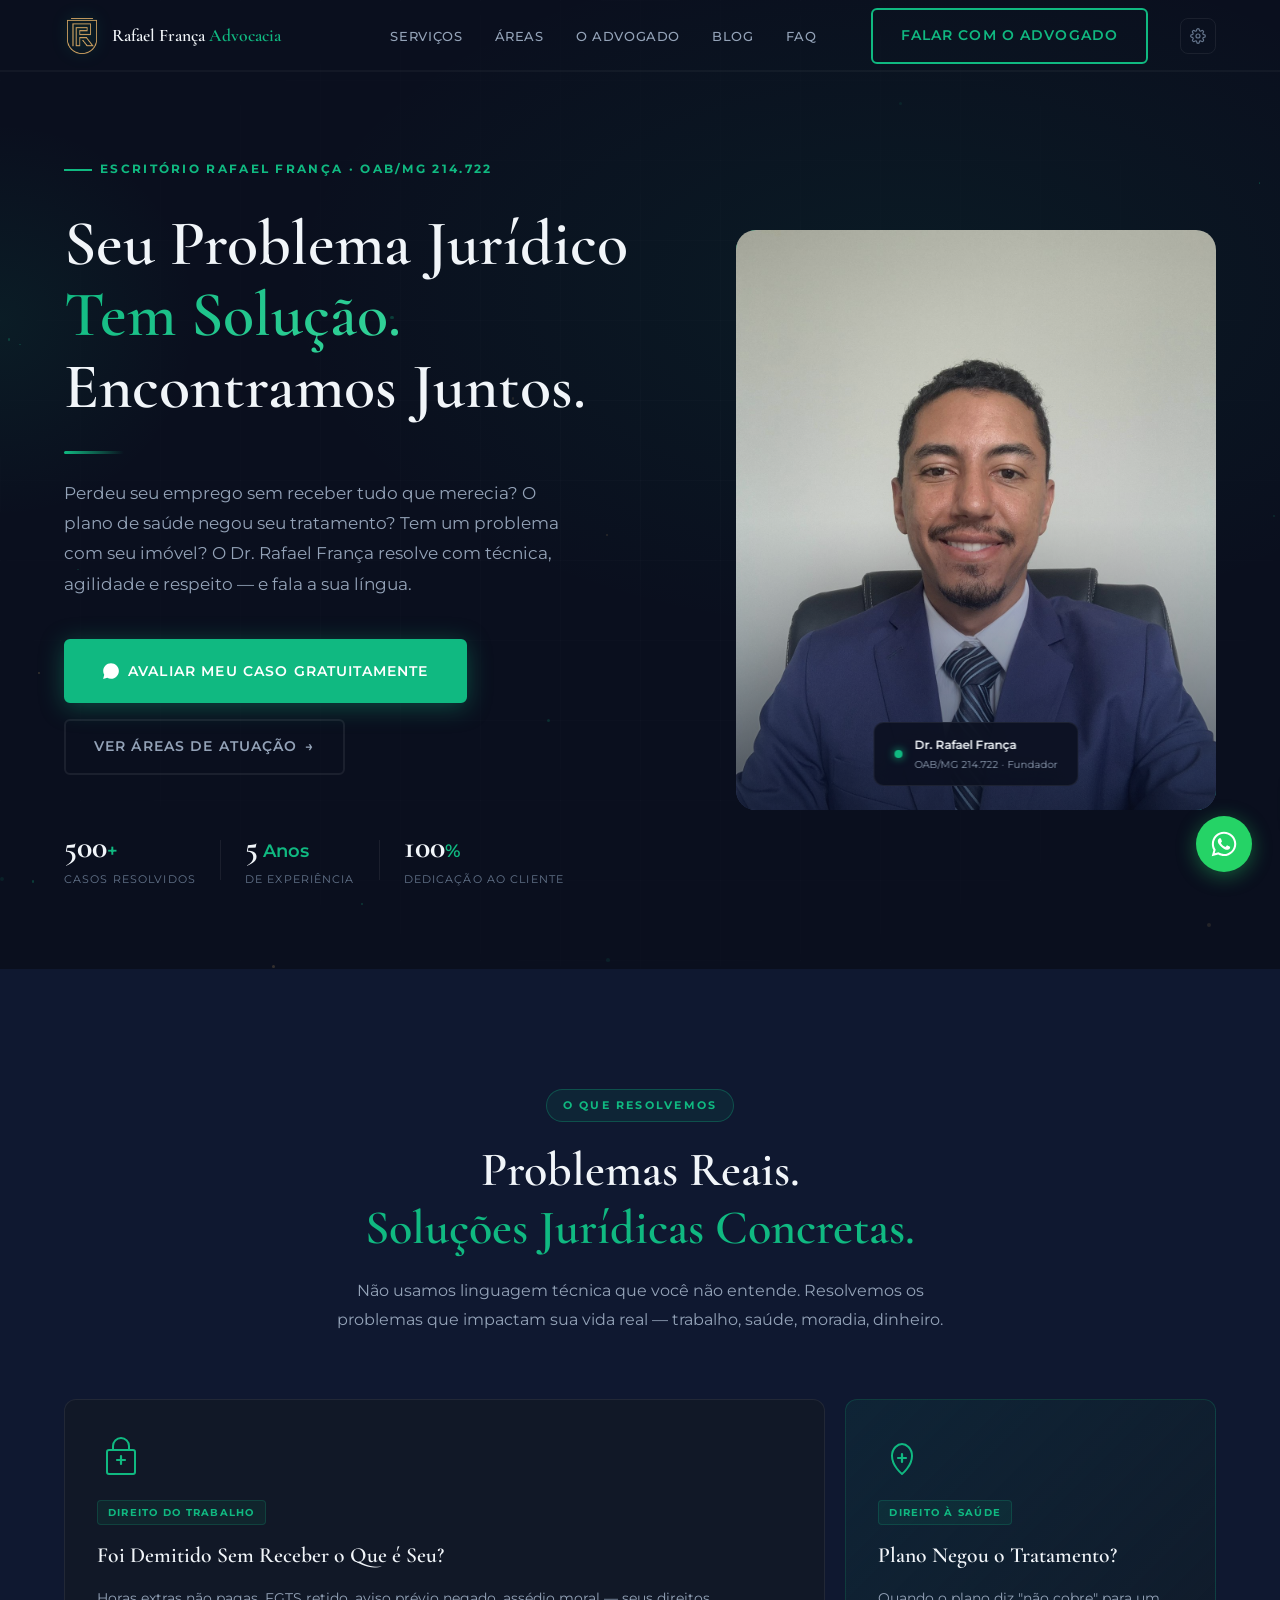
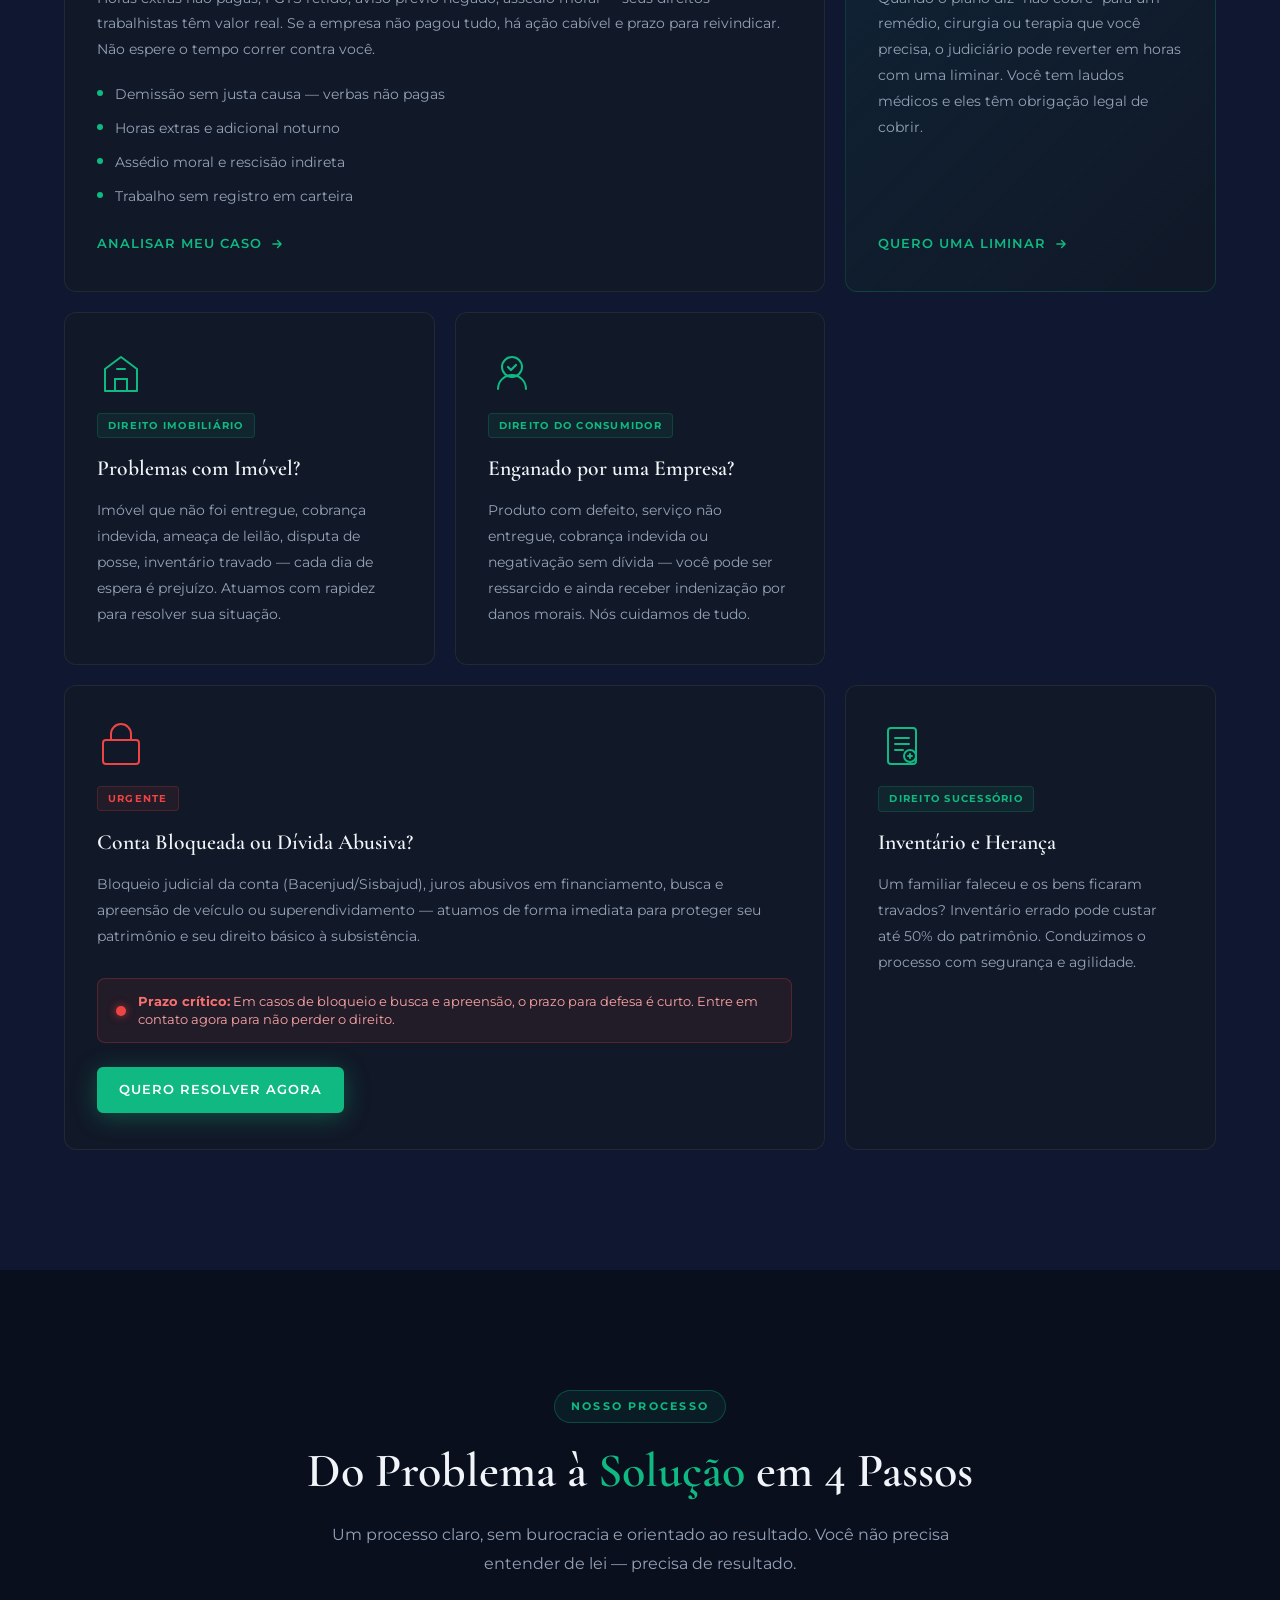
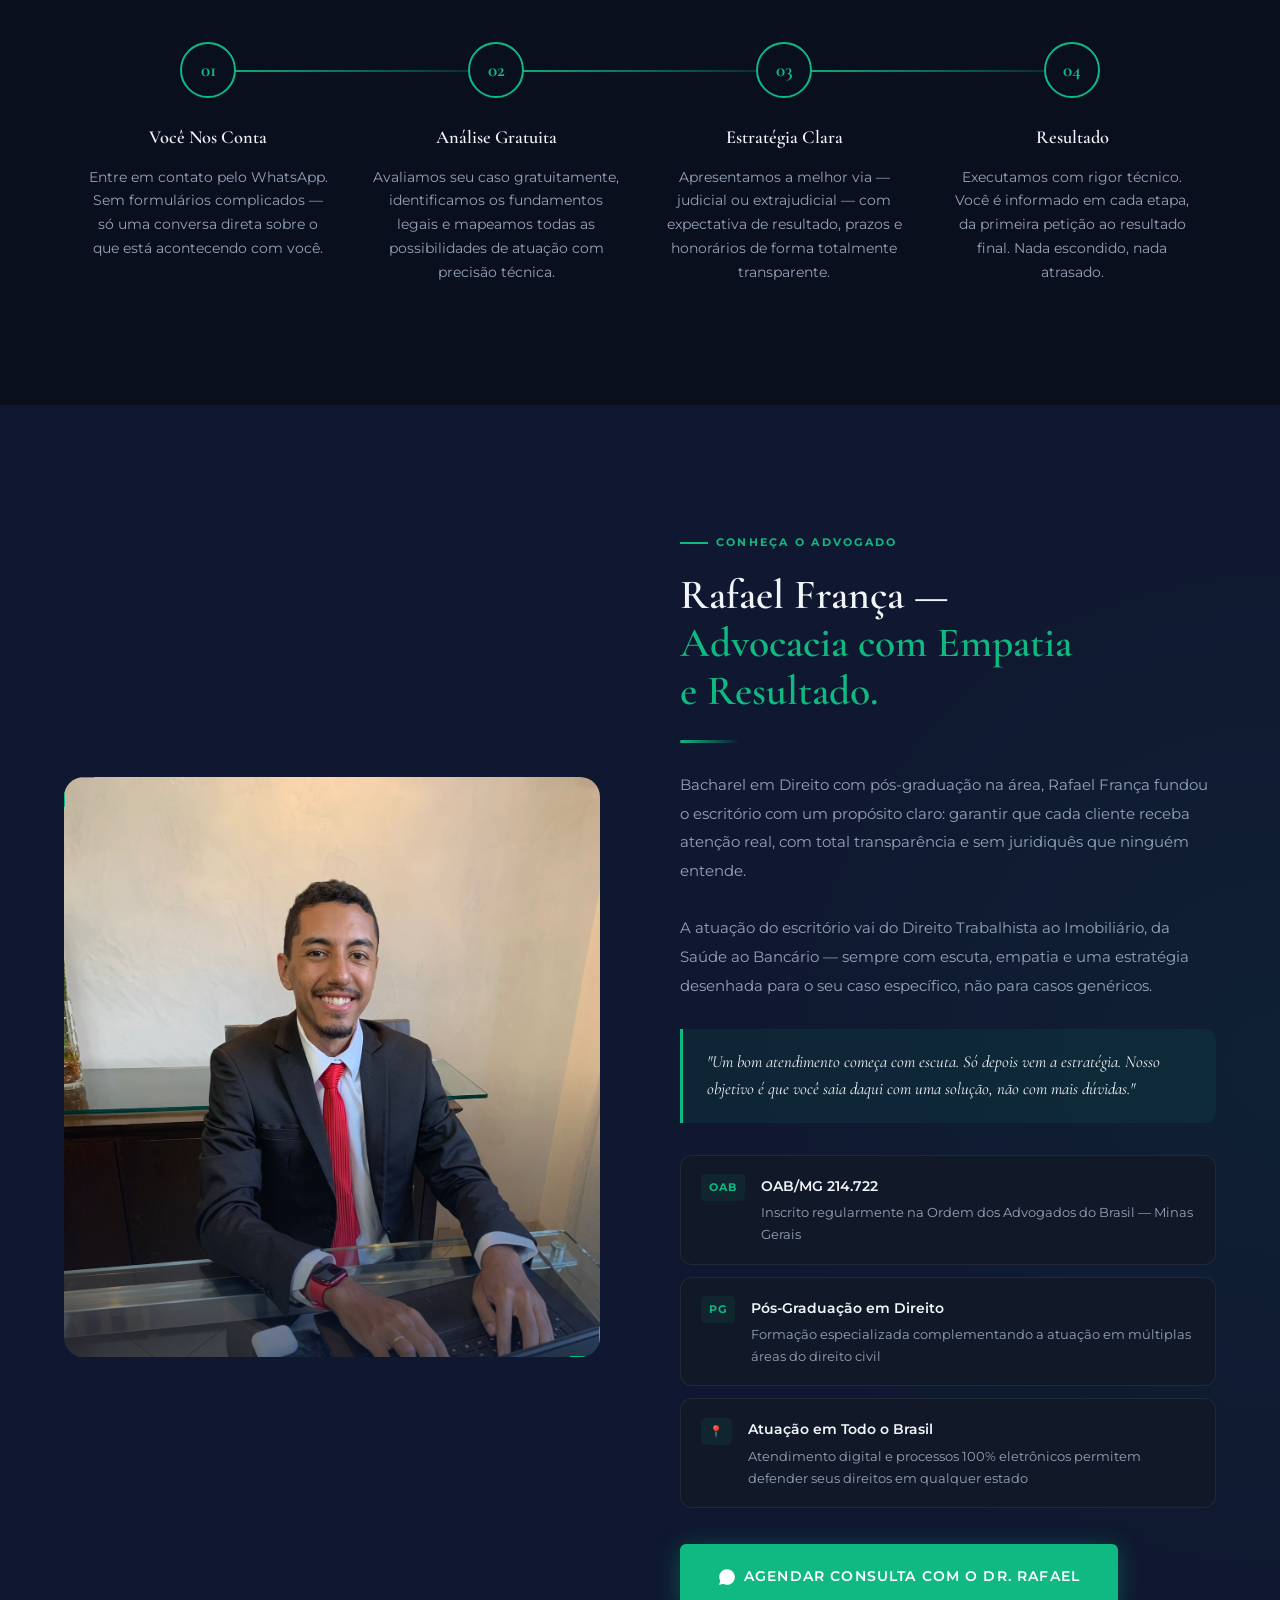
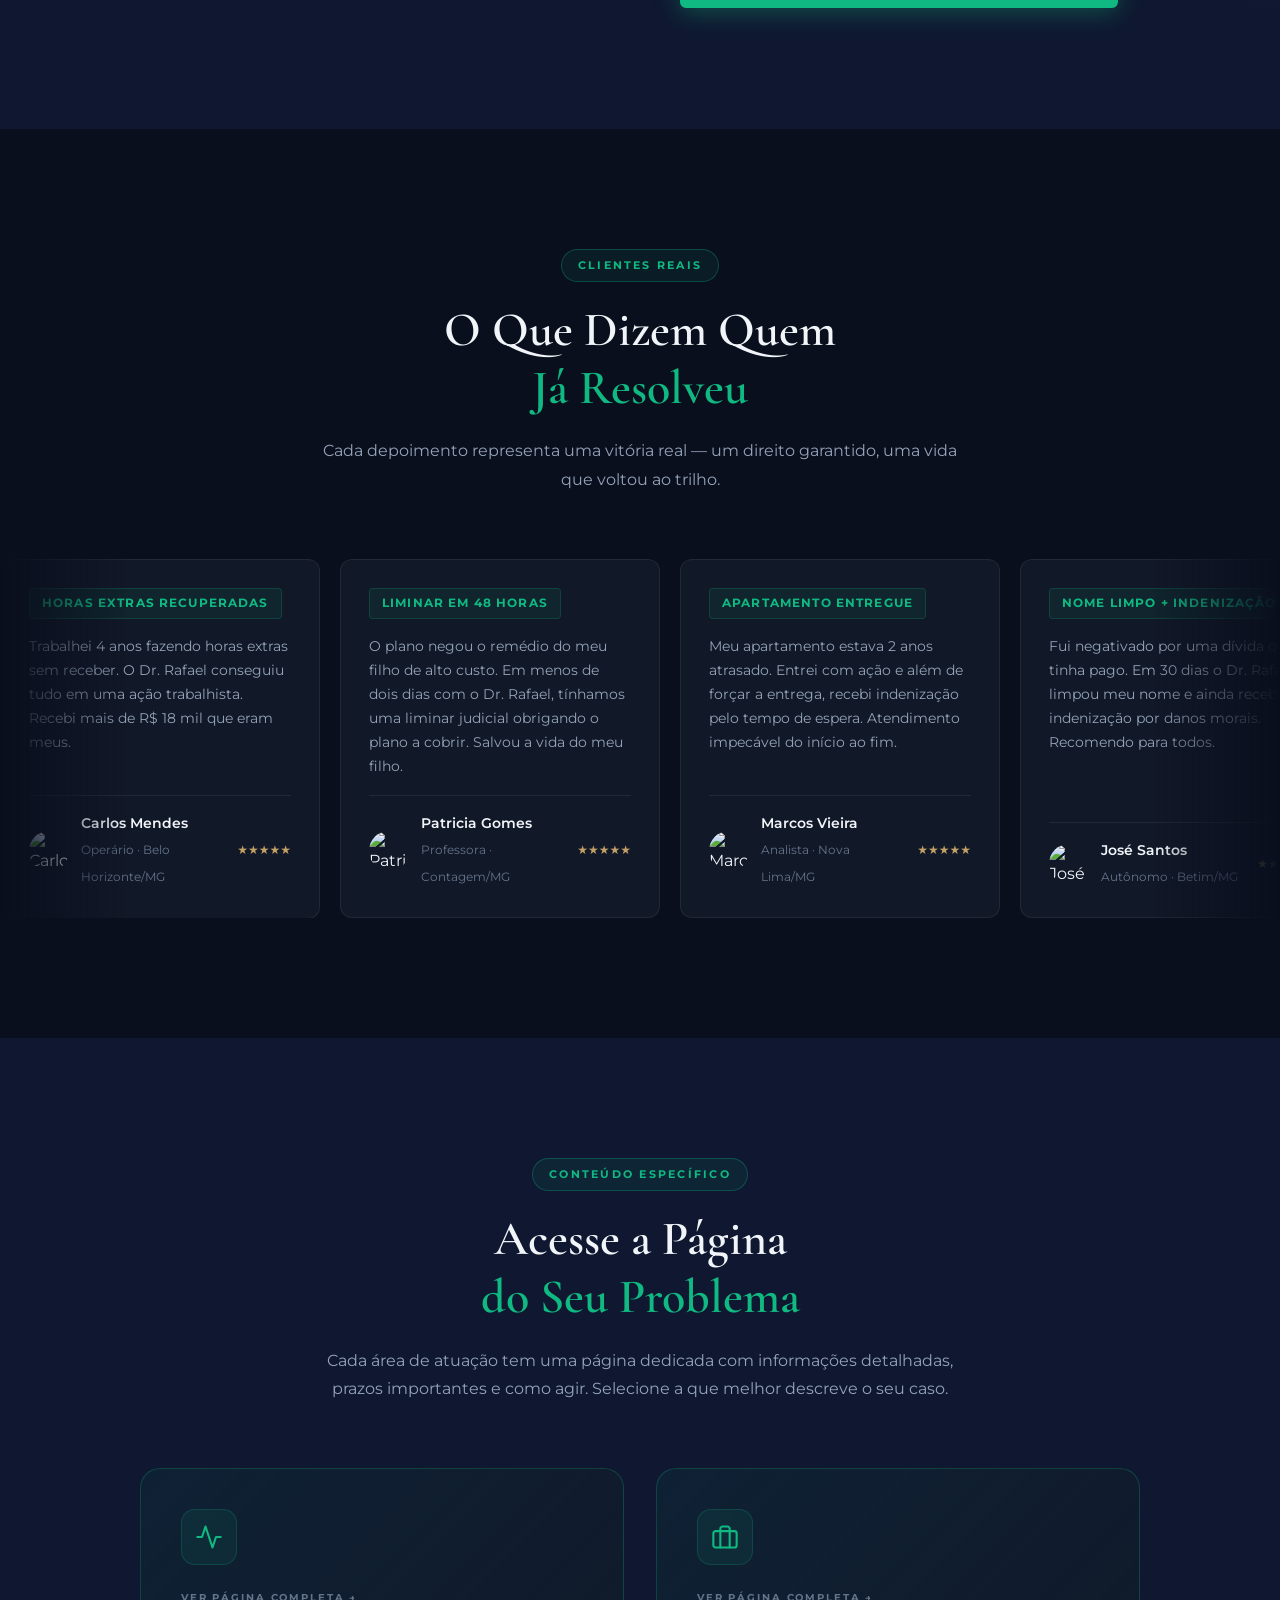
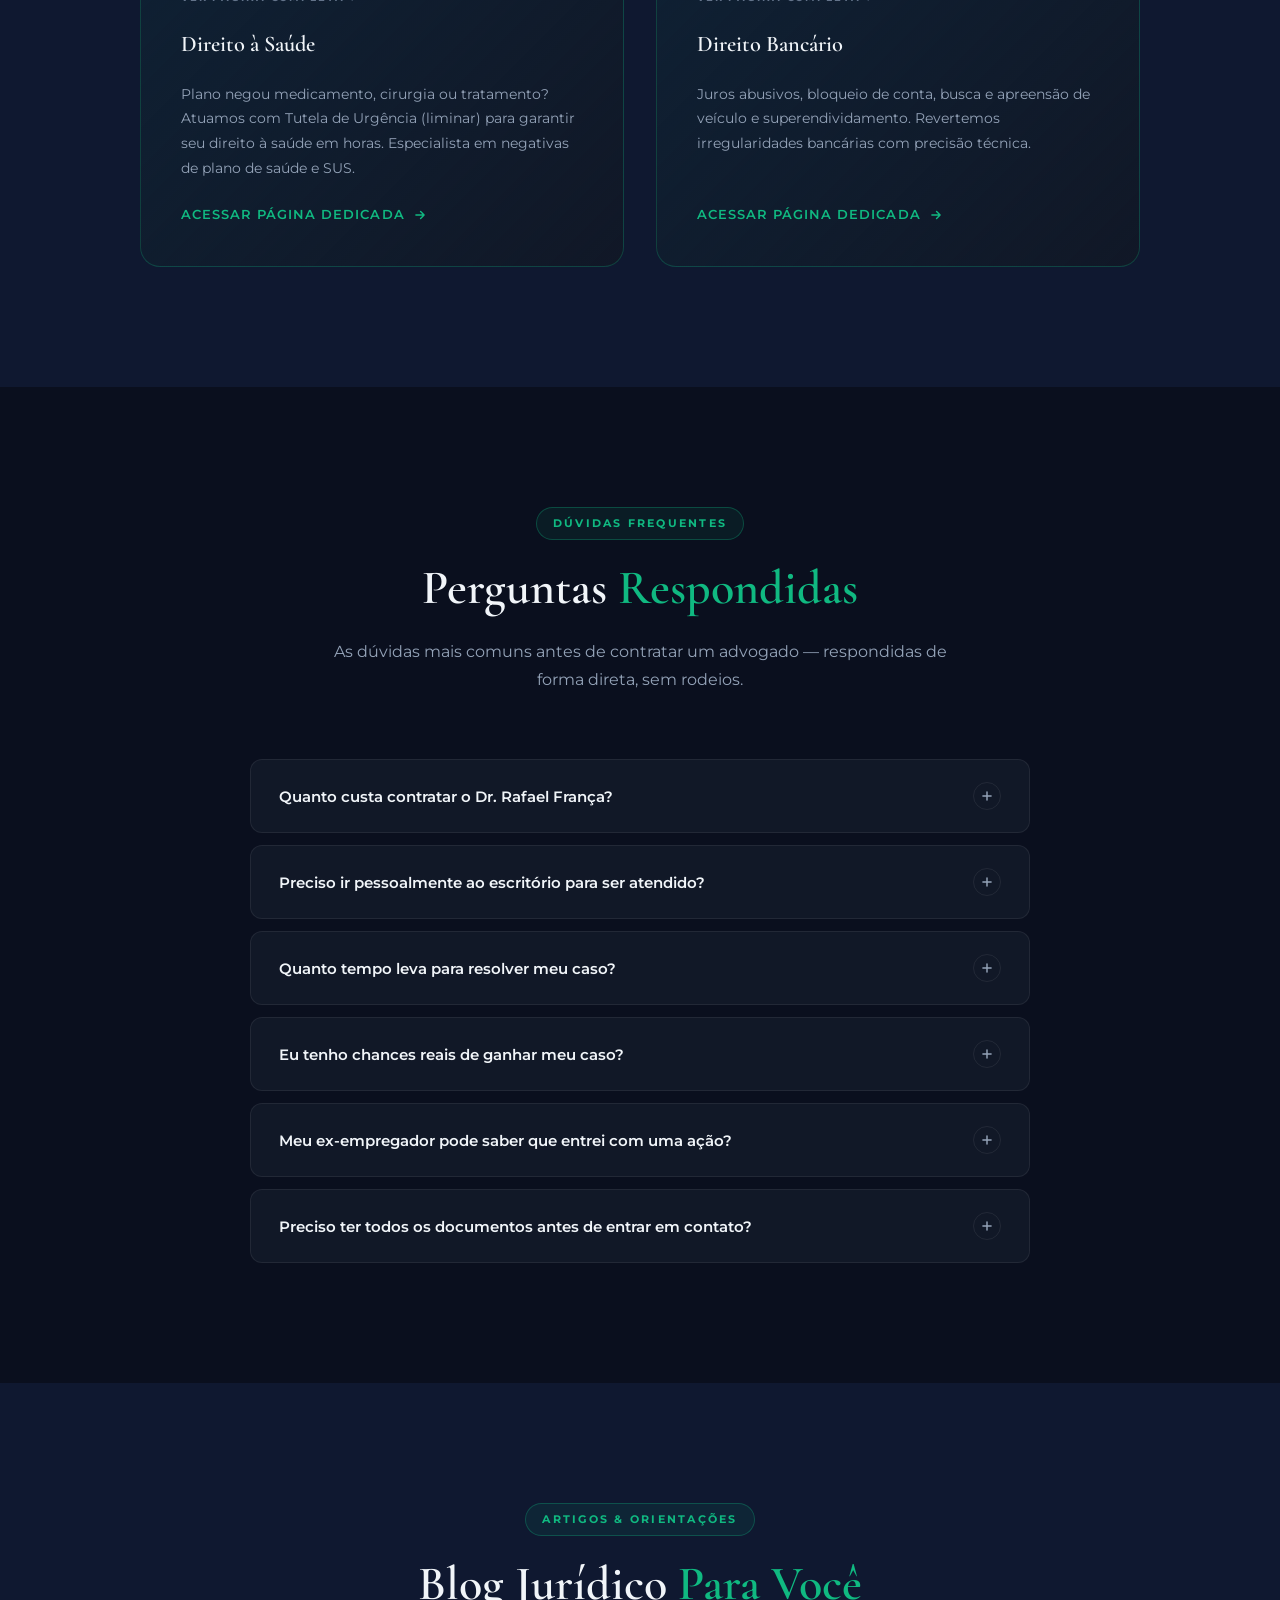
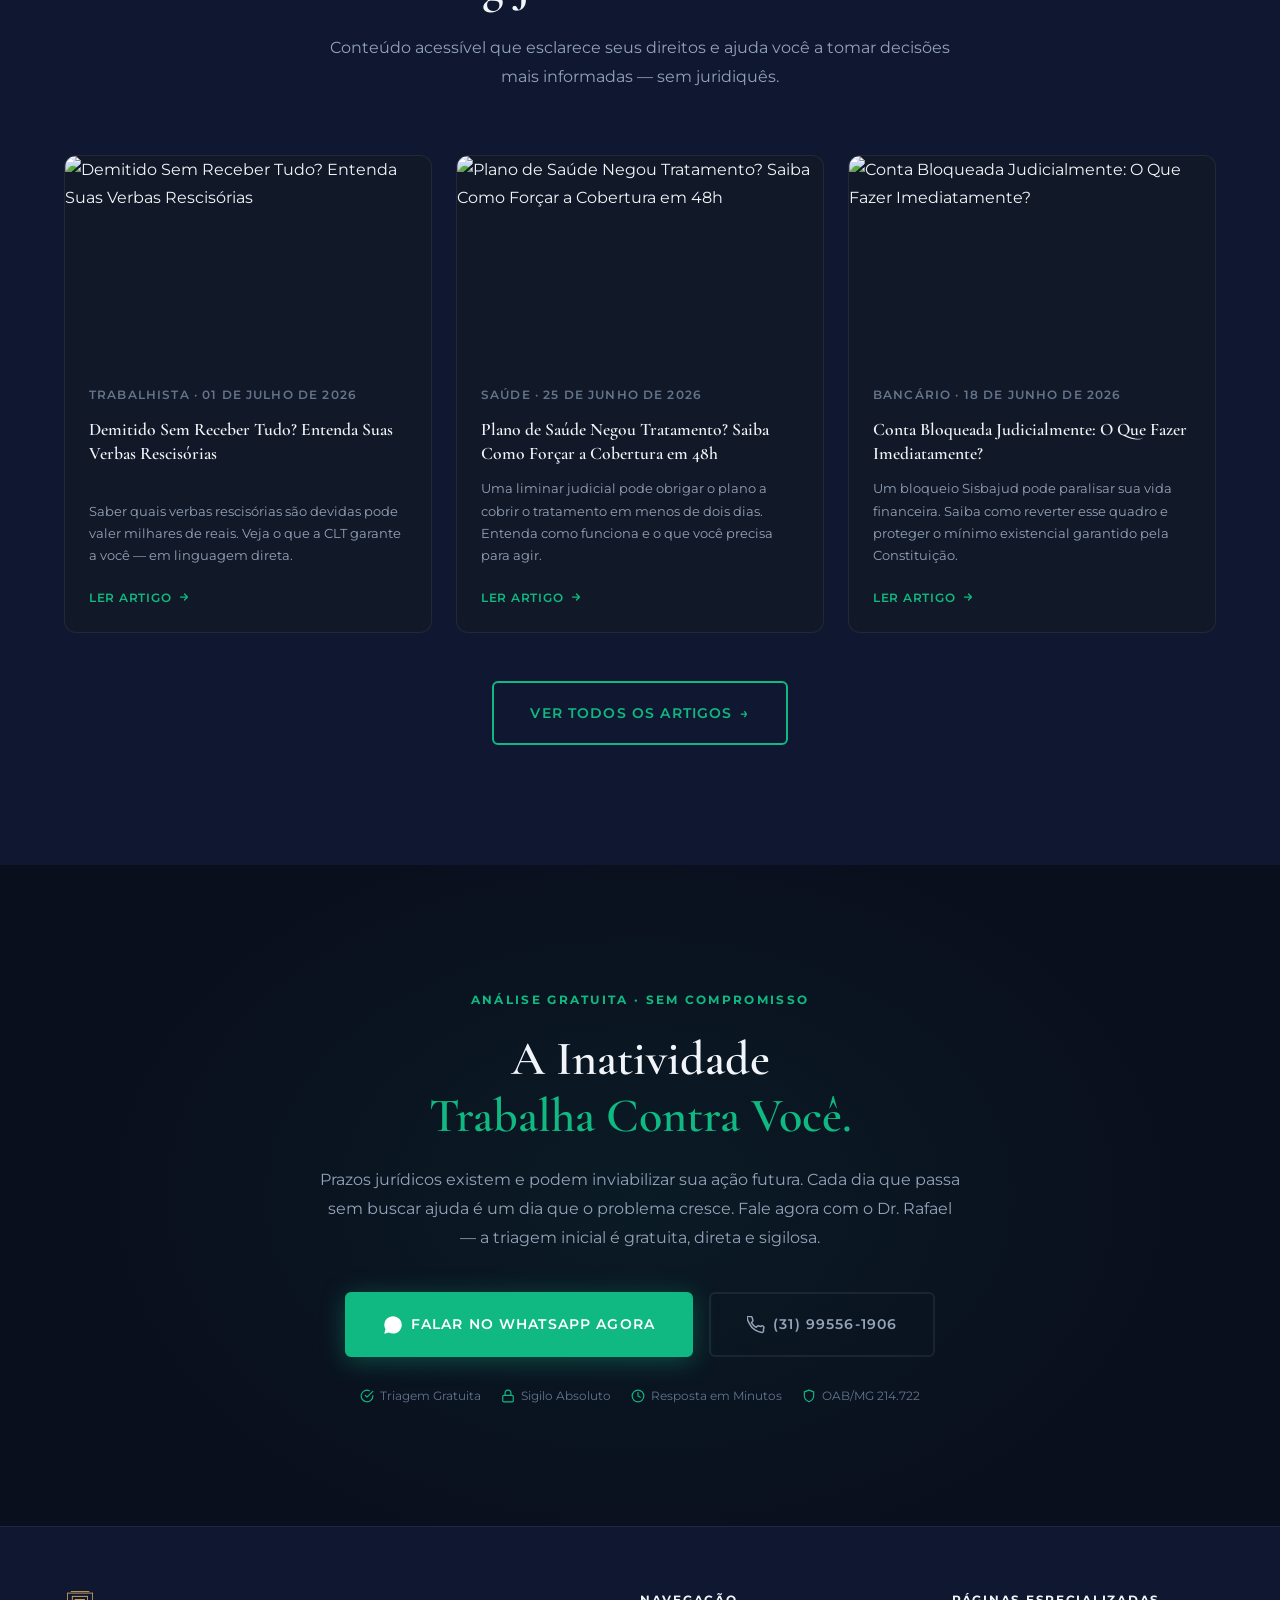
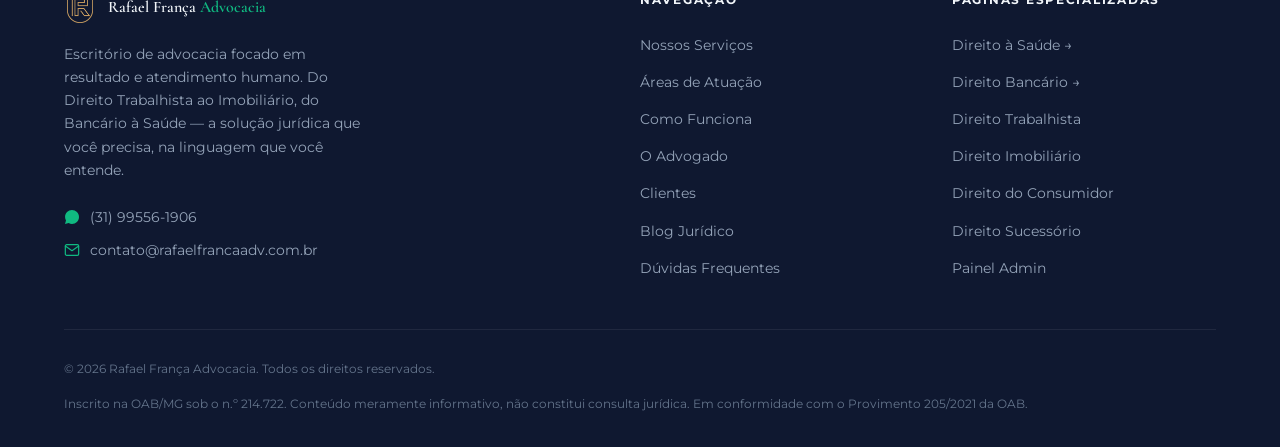
==== index.html @ 63d55066 "feat: landing page principal, blog funcional, cms local e melhorias visuais e SEO" ====
<!DOCTYPE html>
<html lang="pt-BR">
<head>
  <meta charset="UTF-8" />
  <meta name="viewport" content="width=device-width, initial-scale=1.0" />
  <meta name="description" content="Rafael França Advogado | OAB/MG 214.722 — Escritório de advocacia full-service em BH: Direito Trabalhista, Imobiliário, Saúde, Consumidor e Bancário. Atendimento personalizado e resultados reais." />
  <title>Rafael França Advocacia | Escritório Jurídico em Belo Horizonte — OAB/MG 214.722</title>

  <!-- Favicon -->
  <link rel="icon" type="image/png" href="assets/images/logo-escudo-goldsf.png" />
  <link rel="apple-touch-icon" href="assets/images/logo-escudo-goldsf.png" />
  <meta name="theme-color" content="#0A0F1E" />

  <!-- Open Graph -->
  <meta property="og:type" content="website" />
  <meta property="og:title" content="Rafael França Advocacia | Escritório Jurídico em BH" />
  <meta property="og:description" content="Direito Trabalhista, Imobiliário, Saúde, Consumidor e Bancário. Atendimento personalizado, resultados concretos. OAB/MG 214.722." />
  <meta property="og:url" content="https://rafaori.vercel.app/" />
  <meta property="og:image" content="https://rafaori.vercel.app/assets/images/logo-escudo-goldsf.png" />
  <meta property="og:locale" content="pt_BR" />
  <meta name="twitter:card" content="summary_large_image" />

  <!-- Schema.org -->
  <script type="application/ld+json">
  {
    "@context": "https://schema.org",
    "@type": "LegalService",
    "name": "Rafael França Advocacia",
    "description": "Escritório de advocacia especializado em Direito Trabalhista, Direito à Saúde, Direito Imobiliário, Direito do Consumidor e Direito Bancário.",
    "url": "https://rafaori.vercel.app/",
    "telephone": "+5531995561906",
    "address": {
      "@type": "PostalAddress",
      "addressLocality": "Belo Horizonte",
      "addressRegion": "MG",
      "addressCountry": "BR"
    },
    "sameAs": ["https://www.instagram.com/rafaelfranca.adv/"]
  }
  </script>

  <!-- Fonts -->
  <link rel="preconnect" href="https://fonts.googleapis.com" />
  <link rel="preconnect" href="https://fonts.gstatic.com" crossorigin />
  <link href="https://fonts.googleapis.com/css2?family=Cormorant+Garamond:ital,wght@0,400;0,600;0,700;1,400;1,600&family=Montserrat:wght@300;400;500;600;700&display=swap" rel="stylesheet" />

  <!-- AOS -->
  <link rel="stylesheet" href="https://unpkg.com/aos@2.3.4/dist/aos.css" />

  <!-- Styles -->
  <link rel="stylesheet" href="assets/css/style.css" />
</head>

<body>

  <!-- ==============================
       HEADER
  ================================= -->
  <header id="header" class="header" role="banner">
    <div class="header__inner">
      <a href="#hero" class="header__logo" aria-label="Rafael França Advocacia — Página Inicial">
        <img src="assets/images/logo-escudo-goldsf.png" alt="Escudo Rafael França" class="header__logo-icon" />
        <span class="header__logo-text">Rafael França <em>Advocacia</em></span>
      </a>

      <nav class="header__nav" id="main-nav" aria-label="Navegação principal">
        <ul class="header__nav-list">
          <li><a href="#servicos" class="header__nav-link">Serviços</a></li>
          <li><a href="#areas-lp" class="header__nav-link">Áreas</a></li>
          <li><a href="#especialista" class="header__nav-link">O Advogado</a></li>
          <li><a href="blog.html" class="header__nav-link">Blog</a></li>
          <li><a href="#faq" class="header__nav-link">FAQ</a></li>
        </ul>
      </nav>

      <a href="https://wa.me/message/267L3H22YEJVE1" class="btn btn--outline header__cta" target="_blank" rel="noopener noreferrer">
        Falar com o Advogado
      </a>

      <a href="admin/index.html" class="header__admin-btn" aria-label="Painel Administrativo do Blog" title="Painel Admin">
        <svg width="16" height="16" viewBox="0 0 24 24" fill="none" stroke="currentColor" stroke-width="1.8" stroke-linecap="round" stroke-linejoin="round" aria-hidden="true"><circle cx="12" cy="12" r="3"/><path d="M19.4 15a1.65 1.65 0 00.33 1.82l.06.06a2 2 0 010 2.83 2 2 0 01-2.83 0l-.06-.06a1.65 1.65 0 00-1.82-.33 1.65 1.65 0 00-1 1.51V21a2 2 0 01-4 0v-.09A1.65 1.65 0 009 19.4a1.65 1.65 0 00-1.82.33l-.06.06a2 2 0 01-2.83-2.83l.06-.06A1.65 1.65 0 004.68 15a1.65 1.65 0 00-1.51-1H3a2 2 0 010-4h.09A1.65 1.65 0 004.6 9a1.65 1.65 0 00-.33-1.82l-.06-.06a2 2 0 012.83-2.83l.06.06A1.65 1.65 0 009 4.68a1.65 1.65 0 001-1.51V3a2 2 0 014 0v.09a1.65 1.65 0 001 1.51 1.65 1.65 0 001.82-.33l.06-.06a2 2 0 012.83 2.83l-.06.06A1.65 1.65 0 0019.4 9a1.65 1.65 0 001.51 1H21a2 2 0 010 4h-.09a1.65 1.65 0 00-1.51 1z"/></svg>
      </a>

      <button class="hamburger" id="hamburger" aria-label="Abrir menu de navegação" aria-expanded="false" aria-controls="mobile-menu-overlay">
        <span class="hamburger__bar"></span>
        <span class="hamburger__bar"></span>
        <span class="hamburger__bar"></span>
      </button>
    </div>
    <div class="header__progress" aria-hidden="true">
      <div class="header__progress-bar" id="scroll-progress"></div>
    </div>
  </header>

  <!-- Mobile Menu -->
  <div class="mobile-menu" id="mobile-menu-overlay" aria-hidden="true" role="dialog" aria-modal="true" aria-label="Menu de navegação">
    <div class="mobile-menu__top">
      <a href="#hero" class="mobile-menu__logo mobile-menu__link" aria-label="Página inicial">
        <img src="assets/images/logo-escudo-goldsf.png" alt="" class="mobile-menu__logo-icon" />
        <span class="mobile-menu__logo-text">Rafael França <em>Advocacia</em></span>
      </a>
      <button class="mobile-menu__close" id="mobile-menu-close" aria-label="Fechar menu">
        <svg width="20" height="20" viewBox="0 0 24 24" fill="none" stroke="currentColor" stroke-width="1.8" stroke-linecap="round" aria-hidden="true"><line x1="18" y1="6" x2="6" y2="18"/><line x1="6" y1="6" x2="18" y2="18"/></svg>
      </button>
    </div>
    <div class="mobile-menu__divider"></div>
    <nav class="mobile-menu__nav" aria-label="Menu mobile">
      <ul class="mobile-menu__list">
        <li class="mobile-menu__item"><a href="#servicos" class="mobile-menu__link"><span class="mobile-menu__item-num">01</span><span class="mobile-menu__item-label">Serviços</span><svg class="mobile-menu__item-arrow" width="18" height="18" viewBox="0 0 24 24" fill="none" stroke="currentColor" stroke-width="1.5" aria-hidden="true"><path d="M5 12h14M13 6l6 6-6 6"/></svg></a></li>
        <li class="mobile-menu__item"><a href="#areas-lp" class="mobile-menu__link"><span class="mobile-menu__item-num">02</span><span class="mobile-menu__item-label">Áreas de Atuação</span><svg class="mobile-menu__item-arrow" width="18" height="18" viewBox="0 0 24 24" fill="none" stroke="currentColor" stroke-width="1.5" aria-hidden="true"><path d="M5 12h14M13 6l6 6-6 6"/></svg></a></li>
        <li class="mobile-menu__item"><a href="#especialista" class="mobile-menu__link"><span class="mobile-menu__item-num">03</span><span class="mobile-menu__item-label">O Advogado</span><svg class="mobile-menu__item-arrow" width="18" height="18" viewBox="0 0 24 24" fill="none" stroke="currentColor" stroke-width="1.5" aria-hidden="true"><path d="M5 12h14M13 6l6 6-6 6"/></svg></a></li>
        <li class="mobile-menu__item"><a href="#depoimentos" class="mobile-menu__link"><span class="mobile-menu__item-num">04</span><span class="mobile-menu__item-label">Clientes</span><svg class="mobile-menu__item-arrow" width="18" height="18" viewBox="0 0 24 24" fill="none" stroke="currentColor" stroke-width="1.5" aria-hidden="true"><path d="M5 12h14M13 6l6 6-6 6"/></svg></a></li>
        <li class="mobile-menu__item"><a href="blog.html" class="mobile-menu__link"><span class="mobile-menu__item-num">05</span><span class="mobile-menu__item-label">Blog</span><svg class="mobile-menu__item-arrow" width="18" height="18" viewBox="0 0 24 24" fill="none" stroke="currentColor" stroke-width="1.5" aria-hidden="true"><path d="M5 12h14M13 6l6 6-6 6"/></svg></a></li>
        <li class="mobile-menu__item"><a href="#faq" class="mobile-menu__link"><span class="mobile-menu__item-num">06</span><span class="mobile-menu__item-label">FAQ</span><svg class="mobile-menu__item-arrow" width="18" height="18" viewBox="0 0 24 24" fill="none" stroke="currentColor" stroke-width="1.5" aria-hidden="true"><path d="M5 12h14M13 6l6 6-6 6"/></svg></a></li>
      </ul>
    </nav>
    <div class="mobile-menu__bottom">
      <a href="https://wa.me/message/267L3H22YEJVE1" class="btn btn--primary" target="_blank" rel="noopener noreferrer">
        Falar com o Dr. Rafael
      </a>
      <p class="mobile-menu__tagline">Atendimento direto · Sigilo absoluto</p>
    </div>
    <div class="mobile-menu__watermark" aria-hidden="true">
      <img src="assets/images/logo-escudo-goldsf.png" alt="" />
    </div>
  </div>

  <!-- ==============================
       HERO
  ================================= -->
  <section id="hero" class="hero" aria-labelledby="hero-title">
    <div class="hero__bg" aria-hidden="true"></div>
    <div class="hero__grid-lines" aria-hidden="true"></div>
    <div class="hero__particles" id="particles" aria-hidden="true"></div>
    <div class="hero__mouse-glow" id="hero-glow" aria-hidden="true"></div>

    <div class="hero__inner">

      <!-- LEFT: texto -->
      <div class="hero__text-col">
        <div class="hero__eyebrow fade-up-init" id="hero-eyebrow">
          Escritório Rafael França · OAB/MG 214.722
        </div>

        <h1 class="hero__title fade-up-init" id="hero-title">
          Seu Problema Jurídico<br />
          <em class="hero__title--accent">Tem Solução.</em><br />
          Encontramos Juntos.
        </h1>

        <div class="hero__rule fade-up-init" aria-hidden="true"></div>

        <p class="hero__subtitle fade-up-init" id="hero-subtitle-text">
          Perdeu seu emprego sem receber tudo que merecia? O plano de saúde negou seu tratamento?
          Tem um problema com seu imóvel? O Dr. Rafael França resolve com técnica, agilidade e respeito — e fala a sua língua.
        </p>

        <div class="hero__ctas fade-up-init" id="hero-ctas">
          <a href="https://wa.me/message/267L3H22YEJVE1" class="btn btn--primary btn--large" target="_blank" rel="noopener noreferrer">
            <svg width="18" height="18" viewBox="0 0 448 512" fill="currentColor" aria-hidden="true"><path d="M380.9 97.1C339 55.1 283.2 32 223.9 32c-122.4 0-222 99.6-222 222 0 39.1 10.2 77.3 29.6 111L0 480l117.7-30.9c32.4 17.7 68.9 27 106.1 27h.1c122.3 0 224.1-99.6 224.1-222 0-59.3-25.2-115-67.1-157z"/></svg>
            <span>Avaliar Meu Caso Gratuitamente</span>
          </a>
          <a href="#servicos" class="btn btn--ghost">
            Ver Áreas de Atuação <span class="btn__arrow">→</span>
          </a>
        </div>

        <div class="hero__trust" id="hero-stats">
          <div class="hero__trust-item fade-up-init">
            <div><span class="hero__trust-number" data-count="500">0</span><span class="hero__trust-suffix">+</span></div>
            <span class="hero__trust-label">Casos Resolvidos</span>
          </div>
          <div class="hero__trust-sep fade-up-init" aria-hidden="true"></div>
          <div class="hero__trust-item fade-up-init">
            <div><span class="hero__trust-number" data-count="5">0</span><span class="hero__trust-suffix"> Anos</span></div>
            <span class="hero__trust-label">De Experiência</span>
          </div>
          <div class="hero__trust-sep fade-up-init" aria-hidden="true"></div>
          <div class="hero__trust-item fade-up-init">
            <div><span class="hero__trust-number" data-count="100">0</span><span class="hero__trust-suffix">%</span></div>
            <span class="hero__trust-label">Dedicação ao Cliente</span>
          </div>
        </div>
      </div>

      <!-- RIGHT: foto -->
      <div class="hero__photo-col">
        <div class="hero__photo-frame">
          <div class="frame-corner frame-corner--tl" aria-hidden="true"></div>
          <div class="frame-corner frame-corner--br" aria-hidden="true"></div>
          <img src="assets/images/rafa22.jpeg" alt="Dr. Rafael França, Advogado OAB/MG 214.722" class="hero__photo-img" fetchpriority="high" />
          <div class="hero__photo-overlay" aria-hidden="true"></div>
          <div class="hero__photo-badge">
            <div class="hero__photo-badge-dot" aria-hidden="true"></div>
            <div>
              <div class="hero__photo-badge-text">Dr. Rafael França</div>
              <div class="hero__photo-badge-sub">OAB/MG 214.722 · Fundador</div>
            </div>
          </div>
        </div>
      </div>

    </div>
  </section>

  <!-- ==============================
       SERVIÇOS (BENTO)
  ================================= -->
  <section id="servicos" class="section services" aria-labelledby="servicos-title">
    <div class="container">
      <div class="section__header" data-aos="fade-up">
        <div class="section__label">O Que Resolvemos</div>
        <h2 class="section__title" id="servicos-title">Problemas Reais.<br /><em>Soluções Jurídicas Concretas.</em></h2>
        <p class="section__desc">Não usamos linguagem técnica que você não entende. Resolvemos os problemas que impactam sua vida real — trabalho, saúde, moradia, dinheiro.</p>
      </div>

      <div class="bento-grid">

        <!-- Card 1: Trabalhista -->
        <div class="bento-card bento-card--wide" data-aos="fade-up" data-aos-delay="80">
          <div class="bento-card__icon">
            <svg viewBox="0 0 48 48" fill="none" xmlns="http://www.w3.org/2000/svg" aria-hidden="true">
              <rect x="10" y="14" width="28" height="24" rx="2" stroke="currentColor" stroke-width="2"/>
              <path d="M16 14V10a8 8 0 0116 0v4" stroke="currentColor" stroke-width="2" stroke-linecap="round"/>
              <path d="M24 28v-8M20 24h8" stroke="currentColor" stroke-width="2.2" stroke-linecap="round"/>
            </svg>
          </div>
          <div class="bento-card__badge">Direito do Trabalho</div>
          <h3 class="bento-card__title">Foi Demitido Sem Receber o Que é Seu?</h3>
          <p class="bento-card__text">Horas extras não pagas, FGTS retido, aviso prévio negado, assédio moral — seus direitos trabalhistas têm valor real. Se a empresa não pagou tudo, há ação cabível e prazo para reivindicar. Não espere o tempo correr contra você.</p>
          <ul class="bento-card__list" aria-label="Problemas trabalhistas que resolvemos">
            <li class="bento-card__list-item">Demissão sem justa causa — verbas não pagas</li>
            <li class="bento-card__list-item">Horas extras e adicional noturno</li>
            <li class="bento-card__list-item">Assédio moral e rescisão indireta</li>
            <li class="bento-card__list-item">Trabalho sem registro em carteira</li>
          </ul>
          <a href="https://wa.me/message/267L3H22YEJVE1?text=Oi+Dr.+Rafael%2C+preciso+de+ajuda+com+um+problema+trabalhista" class="bento-card__link" target="_blank" rel="noopener noreferrer">
            Analisar Meu Caso <svg width="14" height="14" viewBox="0 0 24 24" fill="none" stroke="currentColor" stroke-width="2.5" stroke-linecap="round" stroke-linejoin="round" aria-hidden="true"><path d="M5 12h14M13 6l6 6-6 6"/></svg>
          </a>
        </div>

        <!-- Card 2: Saúde -->
        <div class="bento-card bento-card--accent" data-aos="fade-up" data-aos-delay="120">
          <div class="bento-card__icon">
            <svg viewBox="0 0 48 48" fill="none" xmlns="http://www.w3.org/2000/svg" aria-hidden="true">
              <path d="M24 8C20 8 14 12 14 20c0 10 10 18 10 18s10-8 10-18c0-8-6-12-10-12z" stroke="currentColor" stroke-width="2" stroke-linejoin="round"/>
              <path d="M20 22h8M24 18v8" stroke="currentColor" stroke-width="2.2" stroke-linecap="round"/>
            </svg>
          </div>
          <div class="bento-card__badge">Direito à Saúde</div>
          <h3 class="bento-card__title">Plano Negou o Tratamento?</h3>
          <p class="bento-card__text">Quando o plano diz "não cobre" para um remédio, cirurgia ou terapia que você precisa, o judiciário pode reverter em horas com uma liminar. Você tem laudos médicos e eles têm obrigação legal de cobrir.</p>
          <a href="https://wa.me/message/267L3H22YEJVE1?text=Oi+Dr.+Rafael%2C+meu+plano+negou+um+tratamento" class="bento-card__link" target="_blank" rel="noopener noreferrer">
            Quero Uma Liminar <svg width="14" height="14" viewBox="0 0 24 24" fill="none" stroke="currentColor" stroke-width="2.5" stroke-linecap="round" stroke-linejoin="round" aria-hidden="true"><path d="M5 12h14M13 6l6 6-6 6"/></svg>
          </a>
        </div>

        <!-- Card 3: Imobiliário -->
        <div class="bento-card" data-aos="fade-up" data-aos-delay="160">
          <div class="bento-card__icon">
            <svg viewBox="0 0 48 48" fill="none" xmlns="http://www.w3.org/2000/svg" aria-hidden="true">
              <path d="M8 42V20L24 8l16 12v22H8z" stroke="currentColor" stroke-width="2" stroke-linejoin="round"/>
              <rect x="18" y="30" width="12" height="12" stroke="currentColor" stroke-width="2"/>
              <path d="M20 20h8" stroke="currentColor" stroke-width="2" stroke-linecap="round"/>
            </svg>
          </div>
          <div class="bento-card__badge">Direito Imobiliário</div>
          <h3 class="bento-card__title">Problemas com Imóvel?</h3>
          <p class="bento-card__text">Imóvel que não foi entregue, cobrança indevida, ameaça de leilão, disputa de posse, inventário travado — cada dia de espera é prejuízo. Atuamos com rapidez para resolver sua situação.</p>
        </div>

        <!-- Card 4: Consumidor -->
        <div class="bento-card" data-aos="fade-up" data-aos-delay="200">
          <div class="bento-card__icon">
            <svg viewBox="0 0 48 48" fill="none" xmlns="http://www.w3.org/2000/svg" aria-hidden="true">
              <circle cx="24" cy="18" r="10" stroke="currentColor" stroke-width="2"/>
              <path d="M10 40c0-7.7 6.3-14 14-14s14 6.3 14 14" stroke="currentColor" stroke-width="2" stroke-linecap="round"/>
              <path d="M20 18l3 3 5-5" stroke="currentColor" stroke-width="2.2" stroke-linecap="round" stroke-linejoin="round"/>
            </svg>
          </div>
          <div class="bento-card__badge">Direito do Consumidor</div>
          <h3 class="bento-card__title">Enganado por uma Empresa?</h3>
          <p class="bento-card__text">Produto com defeito, serviço não entregue, cobrança indevida ou negativação sem dívida — você pode ser ressarcido e ainda receber indenização por danos morais. Nós cuidamos de tudo.</p>
        </div>

        <!-- Card 5: Bancário -->
        <div class="bento-card bento-card--wide" data-aos="fade-up" data-aos-delay="240">
          <div class="bento-card__icon" style="color:#EF4444;">
            <svg viewBox="0 0 48 48" fill="none" xmlns="http://www.w3.org/2000/svg" aria-hidden="true">
              <rect x="6" y="18" width="36" height="24" rx="3" stroke="currentColor" stroke-width="2"/>
              <path d="M14 18V12a10 10 0 0120 0v6" stroke="currentColor" stroke-width="2" stroke-linecap="round"/>
            </svg>
          </div>
          <div class="bento-card__badge" style="color:#EF4444;background:rgba(239,68,68,0.08);border-color:rgba(239,68,68,0.2);">Urgente</div>
          <h3 class="bento-card__title">Conta Bloqueada ou Dívida Abusiva?</h3>
          <p class="bento-card__text">Bloqueio judicial da conta (Bacenjud/Sisbajud), juros abusivos em financiamento, busca e apreensão de veículo ou superendividamento — atuamos de forma imediata para proteger seu patrimônio e seu direito básico à subsistência.</p>
          <div class="urgency-alert">
            <div class="urgency-alert__dot" aria-hidden="true"></div>
            <p class="urgency-alert__text"><strong>Prazo crítico:</strong> Em casos de bloqueio e busca e apreensão, o prazo para defesa é curto. Entre em contato agora para não perder o direito.</p>
          </div>
          <a href="https://wa.me/message/267L3H22YEJVE1?text=Oi+Dr.+Rafael%2C+minha+conta+foi+bloqueada+e+preciso+de+ajuda+urgente" class="btn btn--primary btn--sm" style="align-self:flex-start;margin-top:8px;" target="_blank" rel="noopener noreferrer">
            <span>Quero Resolver Agora</span>
          </a>
        </div>

        <!-- Card 6: Sucessório -->
        <div class="bento-card" data-aos="fade-up" data-aos-delay="280">
          <div class="bento-card__icon">
            <svg viewBox="0 0 48 48" fill="none" xmlns="http://www.w3.org/2000/svg" aria-hidden="true">
              <rect x="10" y="6" width="28" height="36" rx="3" stroke="currentColor" stroke-width="2"/>
              <path d="M17 16h14M17 22h14M17 28h8" stroke="currentColor" stroke-width="2" stroke-linecap="round"/>
              <circle cx="32" cy="34" r="6" fill="var(--navy-card)" stroke="currentColor" stroke-width="2"/>
              <path d="M30 34h4M32 32v4" stroke="currentColor" stroke-width="2" stroke-linecap="round"/>
            </svg>
          </div>
          <div class="bento-card__badge">Direito Sucessório</div>
          <h3 class="bento-card__title">Inventário e Herança</h3>
          <p class="bento-card__text">Um familiar faleceu e os bens ficaram travados? Inventário errado pode custar até 50% do patrimônio. Conduzimos o processo com segurança e agilidade.</p>
        </div>

      </div>
    </div>
  </section>

  <!-- ==============================
       COMO FUNCIONA
  ================================= -->
  <section id="como-funciona" class="section process" aria-labelledby="process-title">
    <div class="container">
      <div class="section__header" data-aos="fade-up">
        <div class="section__label">Nosso Processo</div>
        <h2 class="section__title" id="process-title">Do Problema à <em>Solução</em> em 4 Passos</h2>
        <p class="section__desc">Um processo claro, sem burocracia e orientado ao resultado. Você não precisa entender de lei — precisa de resultado.</p>
      </div>

      <div class="process__steps" role="list">
        <div class="process__step" data-aos="fade-up" data-aos-delay="80" role="listitem">
          <div class="process__step-num" aria-hidden="true">01</div>
          <h3 class="process__step-title">Você Nos Conta</h3>
          <p class="process__step-text">Entre em contato pelo WhatsApp. Sem formulários complicados — só uma conversa direta sobre o que está acontecendo com você.</p>
        </div>

        <div class="process__step" data-aos="fade-up" data-aos-delay="160" role="listitem">
          <div class="process__step-num" aria-hidden="true">02</div>
          <h3 class="process__step-title">Análise Gratuita</h3>
          <p class="process__step-text">Avaliamos seu caso gratuitamente, identificamos os fundamentos legais e mapeamos todas as possibilidades de atuação com precisão técnica.</p>
        </div>

        <div class="process__step" data-aos="fade-up" data-aos-delay="240" role="listitem">
          <div class="process__step-num" aria-hidden="true">03</div>
          <h3 class="process__step-title">Estratégia Clara</h3>
          <p class="process__step-text">Apresentamos a melhor via — judicial ou extrajudicial — com expectativa de resultado, prazos e honorários de forma totalmente transparente.</p>
        </div>

        <div class="process__step" data-aos="fade-up" data-aos-delay="320" role="listitem">
          <div class="process__step-num" aria-hidden="true">04</div>
          <h3 class="process__step-title">Resultado</h3>
          <p class="process__step-text">Executamos com rigor técnico. Você é informado em cada etapa, da primeira petição ao resultado final. Nada escondido, nada atrasado.</p>
        </div>
      </div>
    </div>
  </section>

  <!-- ==============================
       O ESPECIALISTA
  ================================= -->
  <section id="especialista" class="section specialist" aria-labelledby="especialista-title">
    <div class="specialist__bg-accent" aria-hidden="true"></div>
    <div class="container specialist__inner">

      <!-- Foto -->
      <div class="specialist__image-col" data-aos="fade-right" data-aos-duration="1000">
        <div class="specialist__photo-frame">
          <div class="specialist__frame-corner specialist__frame-corner--tl" aria-hidden="true"></div>
          <div class="specialist__frame-corner specialist__frame-corner--br" aria-hidden="true"></div>
          <img src="assets/images/rafa1.jpeg" alt="Dr. Rafael França, Fundador do Escritório Rafael França Advocacia" class="specialist__photo-real" loading="lazy" />
          <div class="specialist__photo-overlay" aria-hidden="true"></div>
        </div>
      </div>

      <!-- Conteúdo -->
      <div class="specialist__content-col">
        <div class="specialist__label">Conheça o Advogado</div>
        <h2 class="specialist__title" id="especialista-title" data-aos="fade-up">
          Rafael França —<br /><em>Advocacia com Empatia<br />e Resultado.</em>
        </h2>
        <div class="specialist__divider" data-aos="fade-up" data-aos-delay="100" aria-hidden="true"></div>

        <p class="specialist__text" data-aos="fade-up" data-aos-delay="150">
          Bacharel em Direito com pós-graduação na área, Rafael França fundou o escritório com um propósito claro: garantir que cada cliente receba atenção real, com total transparência e sem juridiquês que ninguém entende.
        </p>

        <p class="specialist__text" data-aos="fade-up" data-aos-delay="180">
          A atuação do escritório vai do Direito Trabalhista ao Imobiliário, da Saúde ao Bancário — sempre com escuta, empatia e uma estratégia desenhada para o seu caso específico, não para casos genéricos.
        </p>

        <blockquote class="specialist__quote" data-aos="fade-up" data-aos-delay="220">
          "Um bom atendimento começa com escuta. Só depois vem a estratégia. Nosso objetivo é que você saia daqui com uma solução, não com mais dúvidas."
        </blockquote>

        <div class="specialist__credentials" data-aos="fade-up" data-aos-delay="280">
          <div class="credential-card">
            <div class="credential-card__num">OAB</div>
            <div class="credential-card__body">
              <strong>OAB/MG 214.722</strong>
              <span>Inscrito regularmente na Ordem dos Advogados do Brasil — Minas Gerais</span>
            </div>
          </div>
          <div class="credential-card">
            <div class="credential-card__num">PG</div>
            <div class="credential-card__body">
              <strong>Pós-Graduação em Direito</strong>
              <span>Formação especializada complementando a atuação em múltiplas áreas do direito civil</span>
            </div>
          </div>
          <div class="credential-card">
            <div class="credential-card__num">📍</div>
            <div class="credential-card__body">
              <strong>Atuação em Todo o Brasil</strong>
              <span>Atendimento digital e processos 100% eletrônicos permitem defender seus direitos em qualquer estado</span>
            </div>
          </div>
        </div>

        <a href="https://wa.me/message/267L3H22YEJVE1" class="btn btn--primary btn--large" target="_blank" rel="noopener noreferrer" data-aos="fade-up" data-aos-delay="360">
          <svg width="18" height="18" viewBox="0 0 448 512" fill="currentColor" aria-hidden="true"><path d="M380.9 97.1C339 55.1 283.2 32 223.9 32c-122.4 0-222 99.6-222 222 0 39.1 10.2 77.3 29.6 111L0 480l117.7-30.9c32.4 17.7 68.9 27 106.1 27h.1c122.3 0 224.1-99.6 224.1-222 0-59.3-25.2-115-67.1-157z"/></svg>
          <span>Agendar Consulta com o Dr. Rafael</span>
        </a>
      </div>
    </div>
  </section>

  <!-- ==============================
       DEPOIMENTOS — MARQUEE
  ================================= -->
  <section id="depoimentos" class="section testimonials" aria-labelledby="depoimentos-title">
    <div class="container">
      <div class="section__header" data-aos="fade-up">
        <div class="section__label">Clientes Reais</div>
        <h2 class="section__title" id="depoimentos-title">O Que Dizem Quem<br /><em>Já Resolveu</em></h2>
        <p class="section__desc">Cada depoimento representa uma vitória real — um direito garantido, uma vida que voltou ao trilho.</p>
      </div>
    </div>

    <div class="testimonials__marquee" data-aos="fade-up" data-aos-delay="100" aria-label="Depoimentos de clientes">
      <div class="testimonials__track" id="testimonials-track">
        <!-- Originais -->
        <div class="tcard" role="article">
          <div class="tcard__result">Horas extras recuperadas</div>
          <p class="tcard__text">Trabalhei 4 anos fazendo horas extras sem receber. O Dr. Rafael conseguiu tudo em uma ação trabalhista. Recebi mais de R$ 18 mil que eram meus.</p>
          <div class="tcard__author">
            <img class="tcard__avatar" src="https://ui-avatars.com/api/?name=Carlos+Mendes&background=10B981&color=fff&size=64&bold=true&font-size=0.4" alt="Carlos Mendes" loading="lazy" />
            <div class="tcard__author-info"><strong>Carlos Mendes</strong><span>Operário · Belo Horizonte/MG</span></div>
            <div class="tcard__stars" aria-label="5 estrelas">★★★★★</div>
          </div>
        </div>
        <div class="tcard" role="article">
          <div class="tcard__result">Liminar em 48 horas</div>
          <p class="tcard__text">O plano negou o remédio do meu filho de alto custo. Em menos de dois dias com o Dr. Rafael, tínhamos uma liminar judicial obrigando o plano a cobrir. Salvou a vida do meu filho.</p>
          <div class="tcard__author">
            <img class="tcard__avatar" src="https://ui-avatars.com/api/?name=Patricia+Gomes&background=10B981&color=fff&size=64&bold=true&font-size=0.4" alt="Patricia Gomes" loading="lazy" />
            <div class="tcard__author-info"><strong>Patricia Gomes</strong><span>Professora · Contagem/MG</span></div>
            <div class="tcard__stars" aria-label="5 estrelas">★★★★★</div>
          </div>
        </div>
        <div class="tcard" role="article">
          <div class="tcard__result">Apartamento entregue</div>
          <p class="tcard__text">Meu apartamento estava 2 anos atrasado. Entrei com ação e além de forçar a entrega, recebi indenização pelo tempo de espera. Atendimento impecável do início ao fim.</p>
          <div class="tcard__author">
            <img class="tcard__avatar" src="https://ui-avatars.com/api/?name=Marcos+Vieira&background=10B981&color=fff&size=64&bold=true&font-size=0.4" alt="Marcos Vieira" loading="lazy" />
            <div class="tcard__author-info"><strong>Marcos Vieira</strong><span>Analista · Nova Lima/MG</span></div>
            <div class="tcard__stars" aria-label="5 estrelas">★★★★★</div>
          </div>
        </div>
        <div class="tcard" role="article">
          <div class="tcard__result">Nome limpo + indenização</div>
          <p class="tcard__text">Fui negativado por uma dívida que já tinha pago. Em 30 dias o Dr. Rafael limpou meu nome e ainda recebi indenização por danos morais. Recomendo para todos.</p>
          <div class="tcard__author">
            <img class="tcard__avatar" src="https://ui-avatars.com/api/?name=Jose+Santos&background=10B981&color=fff&size=64&bold=true&font-size=0.4" alt="José Santos" loading="lazy" />
            <div class="tcard__author-info"><strong>José Santos</strong><span>Autônomo · Betim/MG</span></div>
            <div class="tcard__stars" aria-label="5 estrelas">★★★★★</div>
          </div>
        </div>
        <div class="tcard" role="article">
          <div class="tcard__result">Conta desbloqueada</div>
          <p class="tcard__text">Minha conta foi bloqueada judicialmente por uma dívida que nem era minha. O escritório identificou o erro em menos de um dia e conseguiu o desbloqueio rapidamente.</p>
          <div class="tcard__author">
            <img class="tcard__avatar" src="https://ui-avatars.com/api/?name=Ana+Rodrigues&background=10B981&color=fff&size=64&bold=true&font-size=0.4" alt="Ana Rodrigues" loading="lazy" />
            <div class="tcard__author-info"><strong>Ana Rodrigues</strong><span>Comerciante · Ribeirão das Neves/MG</span></div>
            <div class="tcard__stars" aria-label="5 estrelas">★★★★★</div>
          </div>
        </div>
        <div class="tcard" role="article">
          <div class="tcard__result">Herança regularizada</div>
          <p class="tcard__text">Perdemos nosso pai e os bens ficaram travados por anos. O Dr. Rafael conduziu todo o inventário com transparência e agilidade. Família unida e patrimônio garantido.</p>
          <div class="tcard__author">
            <img class="tcard__avatar" src="https://ui-avatars.com/api/?name=Luciana+Costa&background=10B981&color=fff&size=64&bold=true&font-size=0.4" alt="Luciana Costa" loading="lazy" />
            <div class="tcard__author-info"><strong>Luciana Costa</strong><span>Enfermeira · Belo Horizonte/MG</span></div>
            <div class="tcard__stars" aria-label="5 estrelas">★★★★★</div>
          </div>
        </div>
        <!-- Duplicadas para loop infinito -->
        <div class="tcard" role="article" aria-hidden="true">
          <div class="tcard__result">Horas extras recuperadas</div>
          <p class="tcard__text">Trabalhei 4 anos fazendo horas extras sem receber. O Dr. Rafael conseguiu tudo em uma ação trabalhista. Recebi mais de R$ 18 mil que eram meus.</p>
          <div class="tcard__author">
            <img class="tcard__avatar" src="https://ui-avatars.com/api/?name=Carlos+Mendes&background=10B981&color=fff&size=64&bold=true&font-size=0.4" alt="" loading="lazy" />
            <div class="tcard__author-info"><strong>Carlos Mendes</strong><span>Operário · Belo Horizonte/MG</span></div>
            <div class="tcard__stars" aria-label="5 estrelas">★★★★★</div>
          </div>
        </div>
        <div class="tcard" role="article" aria-hidden="true">
          <div class="tcard__result">Liminar em 48 horas</div>
          <p class="tcard__text">O plano negou o remédio do meu filho de alto custo. Em menos de dois dias com o Dr. Rafael, tínhamos uma liminar judicial obrigando o plano a cobrir. Salvou a vida do meu filho.</p>
          <div class="tcard__author">
            <img class="tcard__avatar" src="https://ui-avatars.com/api/?name=Patricia+Gomes&background=10B981&color=fff&size=64&bold=true&font-size=0.4" alt="" loading="lazy" />
            <div class="tcard__author-info"><strong>Patricia Gomes</strong><span>Professora · Contagem/MG</span></div>
            <div class="tcard__stars" aria-label="5 estrelas">★★★★★</div>
          </div>
        </div>
        <div class="tcard" role="article" aria-hidden="true">
          <div class="tcard__result">Apartamento entregue</div>
          <p class="tcard__text">Meu apartamento estava 2 anos atrasado. Entrei com ação e além de forçar a entrega, recebi indenização pelo tempo de espera. Atendimento impecável do início ao fim.</p>
          <div class="tcard__author">
            <img class="tcard__avatar" src="https://ui-avatars.com/api/?name=Marcos+Vieira&background=10B981&color=fff&size=64&bold=true&font-size=0.4" alt="" loading="lazy" />
            <div class="tcard__author-info"><strong>Marcos Vieira</strong><span>Analista · Nova Lima/MG</span></div>
            <div class="tcard__stars" aria-label="5 estrelas">★★★★★</div>
          </div>
        </div>
        <div class="tcard" role="article" aria-hidden="true">
          <div class="tcard__result">Nome limpo + indenização</div>
          <p class="tcard__text">Fui negativado por uma dívida que já tinha pago. Em 30 dias o Dr. Rafael limpou meu nome e ainda recebi indenização por danos morais. Recomendo para todos.</p>
          <div class="tcard__author">
            <img class="tcard__avatar" src="https://ui-avatars.com/api/?name=Jose+Santos&background=10B981&color=fff&size=64&bold=true&font-size=0.4" alt="" loading="lazy" />
            <div class="tcard__author-info"><strong>José Santos</strong><span>Autônomo · Betim/MG</span></div>
            <div class="tcard__stars" aria-label="5 estrelas">★★★★★</div>
          </div>
        </div>
        <div class="tcard" role="article" aria-hidden="true">
          <div class="tcard__result">Conta desbloqueada</div>
          <p class="tcard__text">Minha conta foi bloqueada judicialmente por uma dívida que nem era minha. O escritório identificou o erro em menos de um dia e conseguiu o desbloqueio rapidamente.</p>
          <div class="tcard__author">
            <img class="tcard__avatar" src="https://ui-avatars.com/api/?name=Ana+Rodrigues&background=10B981&color=fff&size=64&bold=true&font-size=0.4" alt="" loading="lazy" />
            <div class="tcard__author-info"><strong>Ana Rodrigues</strong><span>Comerciante · Ribeirão das Neves/MG</span></div>
            <div class="tcard__stars" aria-label="5 estrelas">★★★★★</div>
          </div>
        </div>
        <div class="tcard" role="article" aria-hidden="true">
          <div class="tcard__result">Herança regularizada</div>
          <p class="tcard__text">Perdemos nosso pai e os bens ficaram travados por anos. O Dr. Rafael conduziu todo o inventário com transparência e agilidade. Família unida e patrimônio garantido.</p>
          <div class="tcard__author">
            <img class="tcard__avatar" src="https://ui-avatars.com/api/?name=Luciana+Costa&background=10B981&color=fff&size=64&bold=true&font-size=0.4" alt="" loading="lazy" />
            <div class="tcard__author-info"><strong>Luciana Costa</strong><span>Enfermeira · Belo Horizonte/MG</span></div>
            <div class="tcard__stars" aria-label="5 estrelas">★★★★★</div>
          </div>
        </div>
      </div>
    </div>
  </section>

  <!-- ==============================
       ÁREAS LP — LINKS PARA LANDING PAGES
  ================================= -->
  <section id="areas-lp" class="section lp-areas" aria-labelledby="lp-areas-title">
    <div class="container">
      <div class="section__header" data-aos="fade-up">
        <div class="section__label">Conteúdo Específico</div>
        <h2 class="section__title" id="lp-areas-title">Acesse a Página<br /><em>do Seu Problema</em></h2>
        <p class="section__desc">Cada área de atuação tem uma página dedicada com informações detalhadas, prazos importantes e como agir. Selecione a que melhor descreve o seu caso.</p>
      </div>

      <div class="lp-areas__grid">
        <a href="https://rafamedd.vercel.app/" class="lp-card" data-aos="fade-up" data-aos-delay="80" target="_blank" rel="noopener noreferrer" aria-label="Ver página de Direito à Saúde">
          <div class="lp-card__icon">
            <svg viewBox="0 0 24 24" fill="none" stroke="currentColor" stroke-width="1.8" stroke-linecap="round" stroke-linejoin="round" aria-hidden="true"><path d="M22 12h-4l-3 9L9 3l-3 9H2"/></svg>
          </div>
          <div class="lp-card__category">Ver Página Completa →</div>
          <h3 class="lp-card__title">Direito à Saúde</h3>
          <p class="lp-card__desc">Plano negou medicamento, cirurgia ou tratamento? Atuamos com Tutela de Urgência (liminar) para garantir seu direito à saúde em horas. Especialista em negativas de plano de saúde e SUS.</p>
          <div class="lp-card__link">
            Acessar Página Dedicada <svg width="14" height="14" viewBox="0 0 24 24" fill="none" stroke="currentColor" stroke-width="2.5" stroke-linecap="round" stroke-linejoin="round" aria-hidden="true"><path d="M5 12h14M13 6l6 6-6 6"/></svg>
          </div>
        </a>

        <a href="https://rafaadv.vercel.app/" class="lp-card" data-aos="fade-up" data-aos-delay="120" target="_blank" rel="noopener noreferrer" aria-label="Ver página de Direito Bancário">
          <div class="lp-card__icon">
            <svg viewBox="0 0 24 24" fill="none" stroke="currentColor" stroke-width="1.8" stroke-linecap="round" stroke-linejoin="round" aria-hidden="true"><rect x="2" y="7" width="20" height="14" rx="2"/><path d="M16 21V5a2 2 0 00-2-2h-4a2 2 0 00-2 2v16"/></svg>
          </div>
          <div class="lp-card__category">Ver Página Completa →</div>
          <h3 class="lp-card__title">Direito Bancário</h3>
          <p class="lp-card__desc">Juros abusivos, bloqueio de conta, busca e apreensão de veículo e superendividamento. Revertemos irregularidades bancárias com precisão técnica.</p>
          <div class="lp-card__link">
            Acessar Página Dedicada <svg width="14" height="14" viewBox="0 0 24 24" fill="none" stroke="currentColor" stroke-width="2.5" stroke-linecap="round" stroke-linejoin="round" aria-hidden="true"><path d="M5 12h14M13 6l6 6-6 6"/></svg>
          </div>
        </a>
      </div>
    </div>
  </section>

  <!-- ==============================
       FAQ
  ================================= -->
  <section id="faq" class="section faq" aria-labelledby="faq-title">
    <div class="container">
      <div class="section__header" data-aos="fade-up">
        <div class="section__label">Dúvidas Frequentes</div>
        <h2 class="section__title" id="faq-title">Perguntas <em>Respondidas</em></h2>
        <p class="section__desc">As dúvidas mais comuns antes de contratar um advogado — respondidas de forma direta, sem rodeios.</p>
      </div>

      <div class="faq__list" id="faq-list" data-aos="fade-up" data-aos-delay="80">

        <div class="faq__item">
          <button class="faq__question" aria-expanded="false">
            Quanto custa contratar o Dr. Rafael França?
            <span class="faq__icon" aria-hidden="true">
              <svg width="14" height="14" viewBox="0 0 24 24" fill="none" stroke="currentColor" stroke-width="2.5" stroke-linecap="round"><line x1="12" y1="5" x2="12" y2="19"/><line x1="5" y1="12" x2="19" y2="12"/></svg>
            </span>
          </button>
          <div class="faq__answer" aria-hidden="true">
            <div class="faq__answer-inner">A análise inicial do seu caso é gratuita. Os honorários são apresentados de forma transparente, antes de qualquer contratação, de acordo com a complexidade do caso e os parâmetros do Código de Ética da OAB. Muitos casos trabalhistas são cobrados apenas em caso de êxito.</div>
          </div>
        </div>

        <div class="faq__item">
          <button class="faq__question" aria-expanded="false">
            Preciso ir pessoalmente ao escritório para ser atendido?
            <span class="faq__icon" aria-hidden="true">
              <svg width="14" height="14" viewBox="0 0 24 24" fill="none" stroke="currentColor" stroke-width="2.5" stroke-linecap="round"><line x1="12" y1="5" x2="12" y2="19"/><line x1="5" y1="12" x2="19" y2="12"/></svg>
            </span>
          </button>
          <div class="faq__answer" aria-hidden="true">
            <div class="faq__answer-inner">Não! O atendimento inicial é feito pelo WhatsApp e os processos são 100% digitais. O escritório pode representar seus interesses em qualquer estado do Brasil de forma remota. Você não precisa sair de casa para iniciar seu caso.</div>
          </div>
        </div>

        <div class="faq__item">
          <button class="faq__question" aria-expanded="false">
            Quanto tempo leva para resolver meu caso?
            <span class="faq__icon" aria-hidden="true">
              <svg width="14" height="14" viewBox="0 0 24 24" fill="none" stroke="currentColor" stroke-width="2.5" stroke-linecap="round"><line x1="12" y1="5" x2="12" y2="19"/><line x1="5" y1="12" x2="19" y2="12"/></svg>
            </span>
          </button>
          <div class="faq__answer" aria-hidden="true">
            <div class="faq__answer-inner">Depende da área e da complexidade. Casos de saúde com risco de vida podem ter liminar em 24 a 72 horas. Casos de desbloqueio de conta, de dias a semanas. Ações trabalhistas e imobiliárias têm prazos maiores, mas você é acompanhado em cada etapa. Na primeira consulta, já apresentamos uma estimativa realista.</div>
          </div>
        </div>

        <div class="faq__item">
          <button class="faq__question" aria-expanded="false">
            Eu tenho chances reais de ganhar meu caso?
            <span class="faq__icon" aria-hidden="true">
              <svg width="14" height="14" viewBox="0 0 24 24" fill="none" stroke="currentColor" stroke-width="2.5" stroke-linecap="round"><line x1="12" y1="5" x2="12" y2="19"/><line x1="5" y1="12" x2="19" y2="12"/></svg>
            </span>
          </button>
          <div class="faq__answer" aria-hidden="true">
            <div class="faq__answer-inner">Somos diretos: só aceitamos casos em que acreditamos ter fundamento legal sólido. Se não houver base jurídica suficiente, diremos isso na consulta inicial. Não prometemos resultados impossíveis, mas trabalhamos com estratégia e comprometimento nos casos que assumimos.</div>
          </div>
        </div>

        <div class="faq__item">
          <button class="faq__question" aria-expanded="false">
            Meu ex-empregador pode saber que entrei com uma ação?
            <span class="faq__icon" aria-hidden="true">
              <svg width="14" height="14" viewBox="0 0 24 24" fill="none" stroke="currentColor" stroke-width="2.5" stroke-linecap="round"><line x1="12" y1="5" x2="12" y2="19"/><line x1="5" y1="12" x2="19" y2="12"/></svg>
            </span>
          </button>
          <div class="faq__answer" aria-hidden="true">
            <div class="faq__answer-inner">Sim, em ações judiciais o réu (empresa) é citado no processo — isso é parte do procedimento legal. No entanto, isso não impede você de agir. A legislação trabalhista protege fortemente o trabalhador e é seu direito buscar o que lhe é devido. Discutiremos a melhor estratégia considerando sua situação específica.</div>
          </div>
        </div>

        <div class="faq__item">
          <button class="faq__question" aria-expanded="false">
            Preciso ter todos os documentos antes de entrar em contato?
            <span class="faq__icon" aria-hidden="true">
              <svg width="14" height="14" viewBox="0 0 24 24" fill="none" stroke="currentColor" stroke-width="2.5" stroke-linecap="round"><line x1="12" y1="5" x2="12" y2="19"/><line x1="5" y1="12" x2="19" y2="12"/></svg>
            </span>
          </button>
          <div class="faq__answer" aria-hidden="true">
            <div class="faq__answer-inner">Não espere ter todos os documentos perfeitos. Entre em contato agora mesmo. Na conversa inicial, orientamos exatamente quais documentos serão necessários para o seu caso específico. Em muitas situações, começamos a trabalhar com o que você já tem.</div>
          </div>
        </div>

      </div>
    </div>
  </section>

  <!-- ==============================
       BLOG PREVIEW
  ================================= -->
  <section id="blog" class="section blog-preview" aria-labelledby="blog-title">
    <div class="container">
      <div class="section__header" data-aos="fade-up">
        <div class="section__label">Artigos &amp; Orientações</div>
        <h2 class="section__title" id="blog-title">Blog Jurídico <em>Para Você</em></h2>
        <p class="section__desc">Conteúdo acessível que esclarece seus direitos e ajuda você a tomar decisões mais informadas — sem juridiquês.</p>
      </div>

      <div class="blog-preview__grid" id="blog-preview-grid" data-aos="fade-up" data-aos-delay="80">
        <!-- Renderizado por JS via CMS -->
      </div>

      <div class="blog-preview__cta-wrap" data-aos="fade-up" data-aos-delay="120">
        <a href="blog.html" class="btn btn--outline btn--large">
          Ver Todos os Artigos <span class="btn__arrow">→</span>
        </a>
      </div>
    </div>
  </section>

  <!-- ==============================
       CTA FINAL
  ================================= -->
  <section class="section cta-final" aria-labelledby="cta-title">
    <div class="container">
      <div class="cta-final__inner" data-aos="fade-up">
        <div class="cta-final__eyebrow">Análise Gratuita · Sem Compromisso</div>
        <h2 class="cta-final__title" id="cta-title">
          A Inatividade<br /><em>Trabalha Contra Você.</em>
        </h2>
        <p class="cta-final__text">
          Prazos jurídicos existem e podem inviabilizar sua ação futura. Cada dia que passa sem buscar ajuda é um dia que o problema cresce. Fale agora com o Dr. Rafael — a triagem inicial é gratuita, direta e sigilosa.
        </p>
        <div class="cta-final__buttons">
          <a href="https://wa.me/message/267L3H22YEJVE1" class="btn btn--primary btn--large" target="_blank" rel="noopener noreferrer">
            <svg width="20" height="20" viewBox="0 0 448 512" fill="currentColor" aria-hidden="true"><path d="M380.9 97.1C339 55.1 283.2 32 223.9 32c-122.4 0-222 99.6-222 222 0 39.1 10.2 77.3 29.6 111L0 480l117.7-30.9c32.4 17.7 68.9 27 106.1 27h.1c122.3 0 224.1-99.6 224.1-222 0-59.3-25.2-115-67.1-157z"/></svg>
            <span>Falar no WhatsApp Agora</span>
          </a>
          <a href="tel:+5531995561906" class="btn btn--ghost btn--large">
            <svg width="18" height="18" viewBox="0 0 24 24" fill="none" stroke="currentColor" stroke-width="2" stroke-linecap="round" stroke-linejoin="round" aria-hidden="true"><path d="M22 16.92v3a2 2 0 01-2.18 2 19.79 19.79 0 01-8.63-3.07A19.5 19.5 0 013.07 9.8a19.79 19.79 0 01-3.07-8.63A2 2 0 012 .82L5.08.8a2 2 0 012 1.72 12.84 12.84 0 00.7 2.81 2 2 0 01-.45 2.11L5.91 8.85a16 16 0 006.29 6.29l1.41-1.41a2 2 0 012.11-.45 12.84 12.84 0 002.81.7A2 2 0 0122 16.92z"/></svg>
            <span>(31) 99556-1906</span>
          </a>
        </div>
        <div class="cta-final__trust">
          <div class="cta-final__trust-item">
            <svg viewBox="0 0 24 24" fill="none" stroke="currentColor" stroke-width="2" stroke-linecap="round" stroke-linejoin="round" aria-hidden="true"><path d="M22 11.08V12a10 10 0 11-5.93-9.14"/><polyline points="22 4 12 14.01 9 11.01"/></svg>
            Triagem Gratuita
          </div>
          <div class="cta-final__trust-item">
            <svg viewBox="0 0 24 24" fill="none" stroke="currentColor" stroke-width="2" stroke-linecap="round" stroke-linejoin="round" aria-hidden="true"><rect x="3" y="11" width="18" height="11" rx="2"/><path d="M7 11V7a5 5 0 0110 0v4"/></svg>
            Sigilo Absoluto
          </div>
          <div class="cta-final__trust-item">
            <svg viewBox="0 0 24 24" fill="none" stroke="currentColor" stroke-width="2" stroke-linecap="round" stroke-linejoin="round" aria-hidden="true"><circle cx="12" cy="12" r="10"/><polyline points="12 6 12 12 16 14"/></svg>
            Resposta em Minutos
          </div>
          <div class="cta-final__trust-item">
            <svg viewBox="0 0 24 24" fill="none" stroke="currentColor" stroke-width="2" stroke-linecap="round" stroke-linejoin="round" aria-hidden="true"><path d="M12 22s8-4 8-10V5l-8-3-8 3v7c0 6 8 10 8 10z"/></svg>
            OAB/MG 214.722
          </div>
        </div>
      </div>
    </div>
  </section>

  <!-- ==============================
       FOOTER
  ================================= -->
  <footer class="footer" role="contentinfo">
    <div class="container">
      <div class="footer__grid">

        <!-- Brand -->
        <div class="footer__brand">
          <div class="footer__logo">
            <img src="assets/images/logo-escudo-goldsf.png" alt="Escudo Rafael França Advocacia" class="footer__logo-icon" />
            <span class="footer__logo-text">Rafael França <em>Advocacia</em></span>
          </div>
          <p class="footer__tagline">
            Escritório de advocacia focado em resultado e atendimento humano. Do Direito Trabalhista ao Imobiliário, do Bancário à Saúde — a solução jurídica que você precisa, na linguagem que você entende.
          </p>
          <div class="footer__contact">
            <a href="https://wa.me/message/267L3H22YEJVE1" class="footer__contact-item" target="_blank" rel="noopener noreferrer">
              <svg viewBox="0 0 448 512" fill="currentColor" aria-hidden="true"><path d="M380.9 97.1C339 55.1 283.2 32 223.9 32c-122.4 0-222 99.6-222 222 0 39.1 10.2 77.3 29.6 111L0 480l117.7-30.9c32.4 17.7 68.9 27 106.1 27h.1c122.3 0 224.1-99.6 224.1-222 0-59.3-25.2-115-67.1-157z"/></svg>
              (31) 99556-1906
            </a>
            <a href="mailto:contato@rafaelfrancaadv.com.br" class="footer__contact-item">
              <svg viewBox="0 0 24 24" fill="none" stroke="currentColor" stroke-width="1.8" stroke-linecap="round" stroke-linejoin="round" aria-hidden="true"><path d="M4 4h16c1.1 0 2 .9 2 2v12c0 1.1-.9 2-2 2H4c-1.1 0-2-.9-2-2V6c0-1.1.9-2 2-2z"/><polyline points="22,6 12,13 2,6"/></svg>
              contato@rafaelfrancaadv.com.br
            </a>
          </div>
        </div>

        <!-- Navegação -->
        <div class="footer__col">
          <h3 class="footer__col-title">Navegação</h3>
          <ul class="footer__nav-list">
            <li><a href="#servicos" class="footer__nav-link">Nossos Serviços</a></li>
            <li><a href="#areas-lp" class="footer__nav-link">Áreas de Atuação</a></li>
            <li><a href="#como-funciona" class="footer__nav-link">Como Funciona</a></li>
            <li><a href="#especialista" class="footer__nav-link">O Advogado</a></li>
            <li><a href="#depoimentos" class="footer__nav-link">Clientes</a></li>
            <li><a href="blog.html" class="footer__nav-link">Blog Jurídico</a></li>
            <li><a href="#faq" class="footer__nav-link">Dúvidas Frequentes</a></li>
          </ul>
        </div>

        <!-- LPs -->
        <div class="footer__col">
          <h3 class="footer__col-title">Páginas Especializadas</h3>
          <ul class="footer__nav-list">
            <li><a href="https://rafamedd.vercel.app/" class="footer__nav-link" target="_blank" rel="noopener noreferrer">Direito à Saúde →</a></li>
            <li><a href="https://rafaadv.vercel.app/" class="footer__nav-link" target="_blank" rel="noopener noreferrer">Direito Bancário →</a></li>
            <li><a href="https://wa.me/message/267L3H22YEJVE1?text=Direito+Trabalhista" class="footer__nav-link" target="_blank" rel="noopener noreferrer">Direito Trabalhista</a></li>
            <li><a href="https://wa.me/message/267L3H22YEJVE1?text=Direito+Imobiliario" class="footer__nav-link" target="_blank" rel="noopener noreferrer">Direito Imobiliário</a></li>
            <li><a href="https://wa.me/message/267L3H22YEJVE1?text=Direito+Consumidor" class="footer__nav-link" target="_blank" rel="noopener noreferrer">Direito do Consumidor</a></li>
            <li><a href="https://wa.me/message/267L3H22YEJVE1?text=Direito+Sucessorio" class="footer__nav-link" target="_blank" rel="noopener noreferrer">Direito Sucessório</a></li>
            <li><a href="admin/index.html" class="footer__nav-link">Painel Admin</a></li>
          </ul>
        </div>

      </div>

      <div class="footer__bottom">
        <p class="footer__copy">© 2026 Rafael França Advocacia. Todos os direitos reservados.</p>
        <p class="footer__oab">Inscrito na OAB/MG sob o n.º 214.722. Conteúdo meramente informativo, não constitui consulta jurídica. Em conformidade com o Provimento 205/2021 da OAB.</p>
      </div>
    </div>
  </footer>

  <!-- WhatsApp Float -->
  <a href="https://wa.me/message/267L3H22YEJVE1" class="whatsapp-float" target="_blank" rel="noopener noreferrer" aria-label="Conversar no WhatsApp com o Dr. Rafael França">
    <svg viewBox="0 0 448 512" fill="currentColor" aria-hidden="true"><path d="M380.9 97.1C339 55.1 283.2 32 223.9 32c-122.4 0-222 99.6-222 222 0 39.1 10.2 77.3 29.6 111L0 480l117.7-30.9c32.4 17.7 68.9 27 106.1 27h.1c122.3 0 224.1-99.6 224.1-222 0-59.3-25.2-115-67.1-157zm-157 341.6c-33.2 0-65.7-8.9-94-25.7l-6.7-4-69.8 18.3L72 359.2l-4.4-7c-18.5-29.4-28.2-63.3-28.2-98.2 0-101.7 82.8-184.5 184.6-184.5 49.3 0 95.6 19.2 130.4 54.1 34.8 34.9 56.2 81.2 56.1 130.5 0 101.8-84.9 184.6-186.6 184.6zm101.2-138.2c-5.5-2.8-32.8-16.2-37.9-18-5.1-1.9-8.8-2.8-12.5 2.8-3.7 5.6-14.3 18-17.6 21.8-3.2 3.7-6.5 4.2-12 1.4-32.6-16.3-54-29.1-75.5-66-5.7-9.8 5.7-9.1 16.3-30.3 1.8-3.7.9-6.9-.5-9.7-1.4-2.8-12.5-30.1-17.1-41.2-4.5-10.8-9.1-9.3-12.5-9.5-3.2-.2-6.9-.2-10.6-.2-3.7 0-9.7 1.4-14.8 6.9-5.1 5.6-19.4 19-19.4 46.3 0 27.3 19.9 53.7 22.6 57.4 2.8 3.7 39.1 59.7 94.8 83.8 35.2 15.2 49 16.5 66.6 13.9 10.7-1.6 32.8-13.4 37.4-26.4 4.6-13 4.6-24.1 3.2-26.4-1.3-2.5-5-3.9-10.5-6.6z"/></svg>
  </a>

  <!-- AOS -->
  <script src="https://unpkg.com/aos@2.3.4/dist/aos.js"></script>

  <!-- CMS Engine -->
  <script src="js/cms.js?v=3.0.0"></script>

  <!-- Main JS -->
  <script src="assets/js/main.js?v=3.0.0"></script>

</body>
</html>
---- assets/css/style.css ----
/**
 * style.css — Rafael França Advocacia | Site Principal
 * Design System: Dark Navy + Esmeralda/Petróleo
 * Versão: 3.0.0
 * ================================================
 */

/* ============================================
   1. TOKENS & VARIÁVEIS
   ============================================ */
:root {
  /* Cores Primárias */
  --navy:          #0A0F1E;
  --navy-mid:      #0F1830;
  --navy-card:     #111827;
  --navy-border:   rgba(255,255,255,0.07);

  /* Esmeralda / Teal — cor de destaque */
  --emerald:       #10B981;
  --emerald-light: #34D399;
  --emerald-dark:  #059669;
  --emerald-glow:  rgba(16,185,129,0.18);
  --emerald-subtle:rgba(16,185,129,0.08);

  /* Ouro — herança da marca */
  --gold:          #C3A166;
  --gold-light:    #D4AF6A;
  --gold-subtle:   rgba(195,161,102,0.12);

  /* Texto */
  --text-light:    #F1F5F9;
  --text-muted:    #94A3B8;
  --text-subtle:   #64748B;

  /* Tipografia */
  --font-serif:    'Cormorant Garamond', Georgia, serif;
  --font-sans:     'Montserrat', 'Inter', system-ui, sans-serif;

  /* Espaçamento */
  --section-pad:   120px;
  --container:     1200px;
  --radius:        12px;
  --radius-lg:     20px;

  /* Sombras */
  --shadow-card:   0 4px 32px rgba(0,0,0,0.35);
  --shadow-glow:   0 0 40px rgba(16,185,129,0.15);

  /* Transições */
  --ease:          cubic-bezier(0.16, 1, 0.3, 1);
  --dur:           0.35s;
}

/* ============================================
   2. RESET & BASE
   ============================================ */
*, *::before, *::after { box-sizing: border-box; margin: 0; padding: 0; }

html { scroll-behavior: smooth; font-size: 16px; -webkit-text-size-adjust: 100%; }

body {
  font-family: var(--font-sans);
  background-color: var(--navy);
  color: var(--text-light);
  line-height: 1.7;
  overflow-x: hidden;
  -webkit-font-smoothing: antialiased;
}

img { max-width: 100%; display: block; }
a { color: inherit; text-decoration: none; }
ul, ol { list-style: none; }
button { font-family: inherit; cursor: pointer; border: none; background: none; }

/* ============================================
   3. UTILITÁRIOS
   ============================================ */
.container {
  width: 100%;
  max-width: var(--container);
  margin: 0 auto;
  padding: 0 24px;
}
.section { padding: var(--section-pad) 0; }
.text-emerald { color: var(--emerald); }
.text-gold    { color: var(--gold); }
.sr-only { position:absolute;width:1px;height:1px;overflow:hidden;clip:rect(0,0,0,0); }

/* ============================================
   4. BOTÕES
   ============================================ */
.btn {
  display: inline-flex;
  align-items: center;
  gap: 8px;
  padding: 14px 28px;
  border-radius: 6px;
  font-family: var(--font-sans);
  font-size: 0.875rem;
  font-weight: 600;
  letter-spacing: 0.08em;
  text-transform: uppercase;
  transition: all var(--dur) var(--ease);
  cursor: pointer;
  white-space: nowrap;
  border: 2px solid transparent;
  position: relative;
  overflow: hidden;
}
.btn::before {
  content: '';
  position: absolute;
  inset: 0;
  background: rgba(255,255,255,0.06);
  opacity: 0;
  transition: opacity 0.2s;
}
.btn:hover::before { opacity: 1; }

.btn--primary {
  background: var(--emerald);
  color: #fff;
  border-color: var(--emerald);
  box-shadow: 0 4px 24px rgba(16,185,129,0.35);
}
.btn--primary:hover {
  background: var(--emerald-light);
  border-color: var(--emerald-light);
  box-shadow: 0 6px 32px rgba(16,185,129,0.5);
  transform: translateY(-2px);
}
.btn--outline {
  background: transparent;
  border-color: var(--emerald);
  color: var(--emerald);
}
.btn--outline:hover {
  background: var(--emerald);
  color: #fff;
  transform: translateY(-2px);
}
.btn--ghost {
  background: transparent;
  border-color: var(--navy-border);
  color: var(--text-muted);
}
.btn--ghost:hover {
  border-color: rgba(255,255,255,0.2);
  color: var(--text-light);
}
.btn--large { padding: 18px 36px; font-size: 0.9rem; }
.btn--sm    { padding: 10px 20px; font-size: 0.8rem; }
.btn__arrow { transition: transform 0.2s; }
.btn:hover .btn__arrow { transform: translateX(4px); }

/* ============================================
   5. SEÇÃO HEADER
   ============================================ */
.section__header {
  text-align: center;
  margin-bottom: 64px;
}
.section__label {
  display: inline-block;
  font-size: 0.7rem;
  font-weight: 700;
  letter-spacing: 0.2em;
  text-transform: uppercase;
  color: var(--emerald);
  padding: 6px 16px;
  border: 1px solid rgba(16,185,129,0.3);
  border-radius: 100px;
  background: var(--emerald-subtle);
  margin-bottom: 20px;
}
.section__title {
  font-family: var(--font-serif);
  font-size: clamp(2rem, 4vw, 3rem);
  font-weight: 600;
  line-height: 1.2;
  color: var(--text-light);
}
.section__title em {
  font-style: normal;
  color: var(--emerald);
}
.section__desc {
  max-width: 640px;
  margin: 20px auto 0;
  color: var(--text-muted);
  font-size: 1rem;
  line-height: 1.8;
}

/* ============================================
   6. NAVBAR / HEADER
   ============================================ */
.header {
  position: fixed;
  top: 0; left: 0; right: 0;
  z-index: 1000;
  transition: background 0.4s var(--ease), box-shadow 0.4s;
}
.header.scrolled {
  background: rgba(10,15,30,0.95);
  backdrop-filter: blur(20px);
  -webkit-backdrop-filter: blur(20px);
  box-shadow: 0 1px 0 var(--navy-border);
}
.header__inner {
  max-width: var(--container);
  margin: 0 auto;
  padding: 0 24px;
  height: 72px;
  display: flex;
  align-items: center;
  gap: 24px;
}
.header__logo {
  display: flex;
  align-items: center;
  gap: 12px;
  flex-shrink: 0;
}
.header__logo-icon {
  width: 36px;
  height: 36px;
  object-fit: contain;
  filter: drop-shadow(0 0 8px rgba(16,185,129,0.4));
}
.header__logo-text {
  font-family: var(--font-serif);
  font-size: 1.1rem;
  font-weight: 600;
  color: var(--text-light);
}
.header__logo-text em {
  font-style: normal;
  color: var(--emerald);
}
.header__nav { margin-left: auto; }
.header__nav-list {
  display: flex;
  align-items: center;
  gap: 4px;
}
.header__nav-link {
  padding: 8px 14px;
  font-size: 0.8rem;
  font-weight: 500;
  letter-spacing: 0.05em;
  text-transform: uppercase;
  color: var(--text-muted);
  border-radius: 6px;
  transition: color 0.2s, background 0.2s;
}
.header__nav-link:hover {
  color: var(--text-light);
  background: rgba(255,255,255,0.05);
}
.header__cta { margin-left: 16px; }
.header__admin-btn {
  display: flex;
  align-items: center;
  justify-content: center;
  width: 36px;
  height: 36px;
  color: var(--text-subtle);
  border-radius: 8px;
  border: 1px solid var(--navy-border);
  transition: color 0.2s, border-color 0.2s, background 0.2s;
  margin-left: 8px;
  flex-shrink: 0;
}
.header__admin-btn:hover {
  color: var(--emerald);
  border-color: rgba(16,185,129,0.3);
  background: var(--emerald-subtle);
}
.header__progress {
  position: absolute;
  bottom: 0; left: 0; right: 0;
  height: 2px;
  background: rgba(255,255,255,0.04);
}
.header__progress-bar {
  height: 100%;
  background: linear-gradient(90deg, var(--emerald), var(--gold));
  width: 0%;
  transition: width 0.1s;
}

/* Hamburger */
.hamburger {
  display: none;
  flex-direction: column;
  justify-content: center;
  gap: 5px;
  width: 36px;
  height: 36px;
  padding: 6px;
  border-radius: 8px;
  border: 1px solid var(--navy-border);
  margin-left: 8px;
  flex-shrink: 0;
}
.hamburger__bar {
  display: block;
  height: 2px;
  background: var(--text-muted);
  border-radius: 2px;
  transition: all 0.3s var(--ease);
}
.hamburger.is-open .hamburger__bar:nth-child(1) { transform: translateY(7px) rotate(45deg); }
.hamburger.is-open .hamburger__bar:nth-child(2) { opacity: 0; transform: scaleX(0); }
.hamburger.is-open .hamburger__bar:nth-child(3) { transform: translateY(-7px) rotate(-45deg); }

/* Mobile Menu */
.mobile-menu {
  position: fixed;
  inset: 0;
  z-index: 999;
  background: var(--navy-mid);
  display: flex;
  flex-direction: column;
  padding: 20px 24px 40px;
  transform: translateX(100%);
  transition: transform 0.4s var(--ease);
}
.mobile-menu.is-open { transform: translateX(0); }
.mobile-menu__top {
  display: flex;
  align-items: center;
  justify-content: space-between;
  height: 72px;
}
.mobile-menu__logo { display: flex; align-items: center; gap: 12px; }
.mobile-menu__logo-icon { width: 32px; height: 32px; object-fit: contain; }
.mobile-menu__logo-text {
  font-family: var(--font-serif);
  font-size: 1rem;
  font-weight: 600;
  color: var(--text-light);
}
.mobile-menu__logo-text em { font-style: normal; color: var(--emerald); }
.mobile-menu__close {
  display: flex;
  align-items: center;
  justify-content: center;
  width: 36px; height: 36px;
  border-radius: 8px;
  border: 1px solid var(--navy-border);
  color: var(--text-muted);
  transition: color 0.2s, background 0.2s;
}
.mobile-menu__close:hover { color: var(--text-light); background: rgba(255,255,255,0.05); }
.mobile-menu__divider { height: 1px; background: var(--navy-border); margin: 8px 0; }
.mobile-menu__nav { flex: 1; padding-top: 16px; }
.mobile-menu__list { display: flex; flex-direction: column; gap: 4px; }
.mobile-menu__item {}
.mobile-menu__link {
  display: flex;
  align-items: center;
  gap: 16px;
  padding: 16px 12px;
  border-radius: 10px;
  font-size: 1.1rem;
  font-weight: 500;
  color: var(--text-muted);
  transition: color 0.2s, background 0.2s;
}
.mobile-menu__link:hover {
  color: var(--text-light);
  background: rgba(255,255,255,0.04);
}
.mobile-menu__item-num {
  font-size: 0.7rem;
  font-weight: 700;
  letter-spacing: 0.1em;
  color: var(--emerald);
  min-width: 24px;
}
.mobile-menu__item-label { flex: 1; }
.mobile-menu__item-arrow { color: var(--text-subtle); }
.mobile-menu__bottom {
  display: flex;
  flex-direction: column;
  align-items: center;
  gap: 12px;
}
.mobile-menu__bottom .btn { width: 100%; justify-content: center; }
.mobile-menu__tagline {
  font-size: 0.75rem;
  color: var(--text-subtle);
  letter-spacing: 0.05em;
}
.mobile-menu__watermark {
  position: absolute;
  bottom: -40px; right: -40px;
  width: 260px; height: 260px;
  opacity: 0.03;
  pointer-events: none;
}
.mobile-menu__watermark img { width: 100%; }

/* ============================================
   7. HERO
   ============================================ */
.hero {
  position: relative;
  min-height: 100vh;
  display: flex;
  align-items: center;
  overflow: hidden;
  background: var(--navy);
  padding-top: 72px;
}
.hero__bg {
  position: absolute;
  inset: 0;
  background:
    radial-gradient(ellipse 80% 60% at 70% 30%, rgba(16,185,129,0.07) 0%, transparent 60%),
    radial-gradient(ellipse 60% 80% at 20% 80%, rgba(10,15,30,0.8) 0%, transparent 70%);
}
.hero__grid-lines {
  position: absolute;
  inset: 0;
  background-image:
    linear-gradient(rgba(255,255,255,0.015) 1px, transparent 1px),
    linear-gradient(90deg, rgba(255,255,255,0.015) 1px, transparent 1px);
  background-size: 80px 80px;
  mask-image: radial-gradient(ellipse 80% 80% at 50% 50%, black 0%, transparent 100%);
}
.hero__particles { position: absolute; inset: 0; pointer-events: none; }
.hero__mouse-glow {
  position: absolute;
  width: 400px; height: 400px;
  border-radius: 50%;
  background: radial-gradient(circle, rgba(16,185,129,0.08) 0%, transparent 70%);
  pointer-events: none;
  transform: translate(-50%, -50%);
  transition: left 0.15s, top 0.15s;
}
.hero__inner {
  position: relative;
  z-index: 2;
  max-width: var(--container);
  margin: 0 auto;
  padding: 80px 24px;
  display: grid;
  grid-template-columns: 1fr 480px;
  gap: 80px;
  align-items: center;
  width: 100%;
}
.hero__eyebrow {
  display: inline-flex;
  align-items: center;
  gap: 8px;
  font-size: 0.72rem;
  font-weight: 700;
  letter-spacing: 0.2em;
  text-transform: uppercase;
  color: var(--emerald);
  margin-bottom: 28px;
}
.hero__eyebrow::before {
  content: '';
  display: inline-block;
  width: 28px; height: 2px;
  background: var(--emerald);
}
.hero__title {
  font-family: var(--font-serif);
  font-size: clamp(2.4rem, 5.5vw, 4rem);
  font-weight: 600;
  line-height: 1.12;
  color: var(--text-light);
  margin-bottom: 28px;
}
.hero__title--accent {
  font-style: normal;
  background: linear-gradient(135deg, var(--emerald) 0%, var(--emerald-light) 100%);
  -webkit-background-clip: text;
  -webkit-text-fill-color: transparent;
  background-clip: text;
}
.hero__rule {
  width: 60px; height: 3px;
  background: linear-gradient(90deg, var(--emerald), transparent);
  border-radius: 2px;
  margin-bottom: 24px;
}
.hero__subtitle {
  font-size: 1.05rem;
  color: var(--text-muted);
  line-height: 1.8;
  max-width: 500px;
  margin-bottom: 40px;
}
.hero__ctas {
  display: flex;
  flex-wrap: wrap;
  gap: 16px;
  margin-bottom: 56px;
}
.hero__trust {
  display: flex;
  align-items: center;
  gap: 0;
}
.hero__trust-sep {
  width: 1px; height: 40px;
  background: var(--navy-border);
  margin: 0 24px;
}
.hero__trust-item {}
.hero__trust-number {
  font-family: var(--font-serif);
  font-size: 2rem;
  font-weight: 700;
  color: var(--text-light);
  line-height: 1;
}
.hero__trust-suffix {
  font-size: 1.1rem;
  color: var(--emerald);
  font-weight: 600;
}
.hero__trust-label {
  display: block;
  font-size: 0.7rem;
  letter-spacing: 0.1em;
  text-transform: uppercase;
  color: var(--text-subtle);
  margin-top: 4px;
}

/* Hero Photo */
.hero__photo-col { position: relative; }
.hero__photo-frame {
  position: relative;
  border-radius: var(--radius-lg);
  overflow: hidden;
}
.hero__photo-img {
  width: 100%;
  height: 580px;
  object-fit: cover;
  object-position: top center;
  display: block;
  filter: grayscale(15%);
  transition: filter 0.4s;
}
.hero__photo-frame:hover .hero__photo-img { filter: grayscale(0%); }
.hero__photo-overlay {
  position: absolute;
  inset: 0;
  background: linear-gradient(
    to top,
    rgba(10,15,30,0.7) 0%,
    rgba(10,15,30,0.1) 50%,
    transparent 100%
  );
}
.frame-corner {
  position: absolute;
  width: 28px; height: 28px;
  pointer-events: none;
}
.frame-corner--tl { top: -1px; left: -1px; border-top: 2px solid var(--emerald); border-left: 2px solid var(--emerald); border-radius: 4px 0 0 0; }
.frame-corner--br { bottom: -1px; right: -1px; border-bottom: 2px solid var(--emerald); border-right: 2px solid var(--emerald); border-radius: 0 0 4px 0; }
.hero__photo-badge {
  position: absolute;
  bottom: 24px;
  left: 50%;
  transform: translateX(-50%);
  background: rgba(10,15,30,0.85);
  backdrop-filter: blur(12px);
  border: 1px solid var(--navy-border);
  border-radius: 10px;
  padding: 12px 20px;
  display: flex;
  align-items: center;
  gap: 12px;
  white-space: nowrap;
}
.hero__photo-badge-dot {
  width: 8px; height: 8px;
  border-radius: 50%;
  background: var(--emerald);
  box-shadow: 0 0 8px var(--emerald);
  animation: pulse-dot 2s infinite;
}
@keyframes pulse-dot { 0%,100%{opacity:1;transform:scale(1)} 50%{opacity:0.7;transform:scale(1.2)} }
.hero__photo-badge-text {
  font-size: 0.75rem;
  font-weight: 600;
  color: var(--text-light);
}
.hero__photo-badge-sub {
  font-size: 0.65rem;
  color: var(--text-muted);
}

/* Fade-up animation (JS init) */
.fade-up-init { opacity: 0; transform: translateY(30px); }
.fade-up-done { opacity: 1; transform: translateY(0); transition: opacity 0.7s var(--ease), transform 0.7s var(--ease); }

/* ============================================
   8. SERVIÇOS (BENTO GRID)
   ============================================ */
.services { background: var(--navy-mid); }
.bento-grid {
  display: grid;
  grid-template-columns: repeat(3, 1fr);
  gap: 20px;
}
.bento-card {
  background: var(--navy-card);
  border: 1px solid var(--navy-border);
  border-radius: var(--radius);
  padding: 36px 32px;
  display: flex;
  flex-direction: column;
  gap: 16px;
  transition: border-color 0.3s, transform 0.3s var(--ease), box-shadow 0.3s;
  position: relative;
  overflow: hidden;
}
.bento-card::before {
  content: '';
  position: absolute;
  top: 0; left: 0; right: 0;
  height: 3px;
  background: linear-gradient(90deg, var(--emerald), transparent);
  opacity: 0;
  transition: opacity 0.3s;
}
.bento-card:hover {
  border-color: rgba(16,185,129,0.25);
  transform: translateY(-4px);
  box-shadow: var(--shadow-glow);
}
.bento-card:hover::before { opacity: 1; }
.bento-card--wide  { grid-column: span 2; }
.bento-card--full  { grid-column: 1 / -1; }
.bento-card--accent {
  background: linear-gradient(135deg, rgba(16,185,129,0.08) 0%, var(--navy-card) 100%);
  border-color: rgba(16,185,129,0.2);
}

.bento-card__icon {
  width: 48px; height: 48px;
  color: var(--emerald);
  flex-shrink: 0;
}
.bento-card__icon svg { width: 100%; height: 100%; }
.bento-card__badge {
  display: inline-block;
  font-size: 0.65rem;
  font-weight: 700;
  letter-spacing: 0.12em;
  text-transform: uppercase;
  color: var(--emerald);
  background: var(--emerald-subtle);
  border: 1px solid rgba(16,185,129,0.2);
  border-radius: 4px;
  padding: 3px 10px;
  align-self: flex-start;
}
.bento-card__title {
  font-family: var(--font-serif);
  font-size: 1.35rem;
  font-weight: 600;
  color: var(--text-light);
  line-height: 1.3;
}
.bento-card__text {
  font-size: 0.9rem;
  color: var(--text-muted);
  line-height: 1.8;
  flex: 1;
}
.bento-card__link {
  display: inline-flex;
  align-items: center;
  gap: 8px;
  font-size: 0.8rem;
  font-weight: 600;
  letter-spacing: 0.08em;
  text-transform: uppercase;
  color: var(--emerald);
  margin-top: 8px;
  transition: gap 0.2s;
}
.bento-card__link:hover { gap: 14px; }
.bento-card__list {
  display: flex;
  flex-direction: column;
  gap: 10px;
  margin-top: 4px;
}
.bento-card__list-item {
  display: flex;
  align-items: flex-start;
  gap: 12px;
  font-size: 0.88rem;
  color: var(--text-muted);
}
.bento-card__list-item::before {
  content: '';
  display: inline-block;
  width: 6px; height: 6px;
  border-radius: 50%;
  background: var(--emerald);
  margin-top: 7px;
  flex-shrink: 0;
}

/* Urgência card */
.urgency-alert {
  display: flex;
  align-items: center;
  gap: 12px;
  background: rgba(239,68,68,0.08);
  border: 1px solid rgba(239,68,68,0.25);
  border-radius: 8px;
  padding: 14px 18px;
  margin-top: 12px;
}
.urgency-alert__dot {
  width: 10px; height: 10px;
  border-radius: 50%;
  background: #EF4444;
  box-shadow: 0 0 8px rgba(239,68,68,0.7);
  animation: pulse-dot 1.5s infinite;
  flex-shrink: 0;
}
.urgency-alert__text {
  font-size: 0.8rem;
  color: #FCA5A5;
  line-height: 1.4;
}
.urgency-alert__text strong { color: #F87171; }

/* ============================================
   9. COMO FUNCIONA
   ============================================ */
.process { background: var(--navy); }
.process__steps {
  display: grid;
  grid-template-columns: repeat(4, 1fr);
  gap: 0;
  position: relative;
}
.process__step {
  display: flex;
  flex-direction: column;
  align-items: center;
  text-align: center;
  padding: 0 20px;
  position: relative;
}
.process__step:not(:last-child)::after {
  content: '';
  position: absolute;
  top: 28px;
  right: -50%;
  width: 100%;
  height: 2px;
  background: linear-gradient(90deg, var(--emerald), rgba(16,185,129,0.1));
}
.process__step-num {
  width: 56px; height: 56px;
  border-radius: 50%;
  background: var(--navy); /* Fundo sólido para ocultar a linha por trás */
  border: 2px solid var(--emerald);
  display: flex;
  align-items: center;
  justify-content: center;
  font-family: var(--font-serif);
  font-size: 1.2rem;
  font-weight: 700;
  color: var(--emerald);
  margin-bottom: 24px;
  position: relative;
  z-index: 2;
  transition: all 0.3s var(--ease);
}
.process__step:hover .process__step-num {
  background: var(--emerald);
  color: var(--navy);
  box-shadow: 0 0 20px rgba(16,185,129,0.4);
}
.process__step-icon {
  width: 28px; height: 28px;
  color: var(--emerald);
  margin-bottom: 16px;
}
.process__step-title {
  font-family: var(--font-serif);
  font-size: 1.15rem;
  font-weight: 600;
  color: var(--text-light);
  margin-bottom: 12px;
}
.process__step-text {
  font-size: 0.875rem;
  color: var(--text-muted);
  line-height: 1.7;
}

/* ============================================
   10. O ESPECIALISTA
   ============================================ */
.specialist {
  background: var(--navy-mid);
  position: relative;
  overflow: hidden;
}
.specialist__bg-accent {
  position: absolute;
  top: 0; right: 0;
  width: 50%;
  height: 100%;
  background: radial-gradient(ellipse at right center, rgba(16,185,129,0.05) 0%, transparent 60%);
  pointer-events: none;
}
.specialist__inner {
  display: grid;
  grid-template-columns: 1fr 1fr;
  gap: 80px;
  align-items: center;
}
.specialist__image-col { position: relative; }
.specialist__photo-frame {
  position: relative;
  border-radius: var(--radius-lg);
  overflow: hidden;
}
.specialist__frame-corner {
  position: absolute;
  width: 32px; height: 32px;
  pointer-events: none;
  z-index: 2;
}
.specialist__frame-corner--tl { top: -2px; left: -2px; border-top: 3px solid var(--emerald); border-left: 3px solid var(--emerald); border-radius: 6px 0 0 0; }
.specialist__frame-corner--br { bottom: -2px; right: -2px; border-bottom: 3px solid var(--emerald); border-right: 3px solid var(--emerald); border-radius: 0 0 6px 0; }
.specialist__photo-real {
  width: 100%;
  max-height: 580px;
  object-fit: cover;
  object-position: top center;
  display: block;
  transition: transform 0.5s var(--ease);
}
.specialist__photo-frame:hover .specialist__photo-real { transform: scale(1.02); }
.specialist__photo-overlay {
  position: absolute;
  inset: 0;
  background: linear-gradient(to top, rgba(15,24,48,0.6) 0%, transparent 50%);
}

.specialist__content-col {}
.specialist__label {
  display: inline-flex;
  align-items: center;
  gap: 8px;
  font-size: 0.7rem;
  font-weight: 700;
  letter-spacing: 0.2em;
  text-transform: uppercase;
  color: var(--emerald);
  margin-bottom: 20px;
}
.specialist__label::before {
  content: '';
  display: inline-block;
  width: 28px; height: 2px;
  background: var(--emerald);
}
.specialist__title {
  font-family: var(--font-serif);
  font-size: clamp(1.8rem, 3.5vw, 2.6rem);
  font-weight: 600;
  color: var(--text-light);
  line-height: 1.15;
  margin-bottom: 24px;
}
.specialist__title em { font-style: normal; color: var(--emerald); }
.specialist__divider {
  width: 60px; height: 3px;
  background: linear-gradient(90deg, var(--emerald), transparent);
  border-radius: 2px;
  margin-bottom: 28px;
}
.specialist__text {
  font-size: 0.95rem;
  color: var(--text-muted);
  line-height: 1.9;
  margin-bottom: 28px;
}
.specialist__quote {
  position: relative;
  padding: 20px 24px;
  border-left: 3px solid var(--emerald);
  background: var(--emerald-subtle);
  border-radius: 0 var(--radius) var(--radius) 0;
  font-family: var(--font-serif);
  font-size: 1.05rem;
  font-style: italic;
  color: var(--text-light);
  margin-bottom: 32px;
  line-height: 1.6;
}
.specialist__credentials {
  display: flex;
  flex-direction: column;
  gap: 12px;
  margin-bottom: 36px;
}
.credential-card {
  display: flex;
  align-items: flex-start;
  gap: 16px;
  background: var(--navy-card);
  border: 1px solid var(--navy-border);
  border-radius: var(--radius);
  padding: 18px 20px;
  transition: border-color 0.2s;
}
.credential-card:hover { border-color: rgba(16,185,129,0.2); }
.credential-card__num {
  font-size: 0.7rem;
  font-weight: 700;
  letter-spacing: 0.1em;
  color: var(--emerald);
  padding: 4px 8px;
  background: var(--emerald-subtle);
  border-radius: 4px;
  flex-shrink: 0;
}
.credential-card__body {
  display: flex;
  flex-direction: column;
  gap: 4px;
}
.credential-card__body strong {
  font-size: 0.9rem;
  font-weight: 600;
  color: var(--text-light);
}
.credential-card__body span {
  font-size: 0.8rem;
  color: var(--text-muted);
}

/* ============================================
   11. DEPOIMENTOS — MARQUEE
   ============================================ */
.testimonials { background: var(--navy); overflow: hidden; }
.testimonials__marquee {
  position: relative;
  overflow: hidden;
  mask-image: linear-gradient(to right, transparent, black 10%, black 90%, transparent);
  -webkit-mask-image: linear-gradient(to right, transparent, black 10%, black 90%, transparent);
}
.testimonials__track {
  display: flex;
  gap: 20px;
  animation: marquee-scroll 40s linear infinite;
  width: max-content;
}
.testimonials__track:hover { animation-play-state: paused; }
@keyframes marquee-scroll {
  from { transform: translateX(0); }
  to   { transform: translateX(-50%); }
}
.tcard {
  width: 320px;
  flex-shrink: 0;
  background: var(--navy-card);
  border: 1px solid var(--navy-border);
  border-radius: var(--radius);
  padding: 28px;
  display: flex;
  flex-direction: column;
  gap: 16px;
  transition: border-color 0.3s, transform 0.3s;
}
.tcard:hover {
  border-color: rgba(16,185,129,0.2);
  transform: translateY(-4px);
}
.tcard__result {
  display: inline-block;
  font-size: 0.72rem;
  font-weight: 700;
  letter-spacing: 0.1em;
  text-transform: uppercase;
  color: var(--emerald);
  background: var(--emerald-subtle);
  border: 1px solid rgba(16,185,129,0.2);
  padding: 5px 12px;
  border-radius: 4px;
  align-self: flex-start;
}
.tcard__text {
  font-size: 0.88rem;
  color: var(--text-muted);
  line-height: 1.7;
  flex: 1;
}
.tcard__author {
  display: flex;
  align-items: center;
  gap: 12px;
  border-top: 1px solid var(--navy-border);
  padding-top: 16px;
}
.tcard__avatar {
  width: 40px; height: 40px;
  border-radius: 50%;
  object-fit: cover;
  flex-shrink: 0;
}
.tcard__author-info strong {
  display: block;
  font-size: 0.85rem;
  font-weight: 600;
  color: var(--text-light);
}
.tcard__author-info span {
  font-size: 0.75rem;
  color: var(--text-subtle);
}
.tcard__stars { margin-left: auto; color: var(--gold); font-size: 0.75rem; }

/* ============================================
   12. ÁREAS LP — CARDS CALL-TO-ACTION
   ============================================ */
.lp-areas { background: var(--navy-mid); }
.lp-areas__grid {
  display: grid;
  grid-template-columns: repeat(2, 1fr);
  gap: 32px;
  max-width: 1000px;
  margin: 0 auto;
}
.lp-card {
  background: linear-gradient(135deg, rgba(16,185,129,0.06) 0%, var(--navy-card) 100%);
  border: 1px solid rgba(16,185,129,0.25);
  border-radius: var(--radius-lg);
  padding: 40px;
  display: flex;
  flex-direction: column;
  gap: 24px;
  position: relative;
  overflow: hidden;
  transition: border-color 0.3s, transform 0.3s var(--ease), box-shadow 0.3s;
}
.lp-card::after {
  content: '';
  position: absolute;
  inset: 0;
  border-radius: var(--radius-lg);
  background: linear-gradient(135deg, rgba(16,185,129,0.12) 0%, transparent 60%);
  opacity: 0;
  transition: opacity 0.3s;
}
.lp-card:hover {
  border-color: rgba(16,185,129,0.5);
  transform: translateY(-6px);
  box-shadow: 0 16px 48px rgba(16,185,129,0.18);
}
.lp-card:hover::after { opacity: 1; }
.lp-card--featured {
  background: linear-gradient(135deg, rgba(16,185,129,0.06) 0%, var(--navy-card) 100%);
  border-color: rgba(16,185,129,0.25);
}
.lp-card__icon {
  width: 56px; height: 56px;
  background: var(--emerald-subtle);
  border: 1px solid rgba(16,185,129,0.2);
  border-radius: 14px;
  display: flex;
  align-items: center;
  justify-content: center;
  color: var(--emerald);
  position: relative;
  z-index: 1;
}
.lp-card__icon svg { width: 28px; height: 28px; }
.lp-card__category {
  font-size: 0.65rem;
  font-weight: 700;
  letter-spacing: 0.18em;
  text-transform: uppercase;
  color: var(--text-subtle);
  position: relative;
  z-index: 1;
}
.lp-card__title {
  font-family: var(--font-serif);
  font-size: 1.4rem;
  font-weight: 600;
  color: var(--text-light);
  line-height: 1.2;
  position: relative;
  z-index: 1;
}
.lp-card__desc {
  font-size: 0.88rem;
  color: var(--text-muted);
  line-height: 1.75;
  flex: 1;
  position: relative;
  z-index: 1;
}
.lp-card__link {
  display: inline-flex;
  align-items: center;
  gap: 8px;
  font-size: 0.8rem;
  font-weight: 600;
  letter-spacing: 0.08em;
  text-transform: uppercase;
  color: var(--emerald);
  transition: gap 0.2s;
  position: relative;
  z-index: 1;
  align-self: flex-start;
}
.lp-card__link:hover { gap: 14px; }

/* ============================================
   13. FAQ (ACCORDION)
   ============================================ */
.faq { background: var(--navy); }
.faq__list {
  max-width: 780px;
  margin: 0 auto;
  display: flex;
  flex-direction: column;
  gap: 12px;
}
.faq__item {
  background: var(--navy-card);
  border: 1px solid var(--navy-border);
  border-radius: var(--radius);
  overflow: hidden;
  transition: border-color 0.2s;
}
.faq__item.is-open { border-color: rgba(16,185,129,0.3); }
.faq__question {
  display: flex;
  align-items: center;
  justify-content: space-between;
  gap: 16px;
  width: 100%;
  padding: 22px 28px;
  text-align: left;
  font-size: 0.95rem;
  font-weight: 600;
  color: var(--text-light);
  line-height: 1.4;
  transition: color 0.2s;
}
.faq__question:hover { color: var(--emerald); }
.faq__item.is-open .faq__question { color: var(--emerald); }
.faq__icon {
  width: 28px; height: 28px;
  border-radius: 50%;
  border: 1px solid var(--navy-border);
  display: flex;
  align-items: center;
  justify-content: center;
  color: var(--text-muted);
  flex-shrink: 0;
  transition: all 0.3s;
}
.faq__item.is-open .faq__icon {
  border-color: var(--emerald);
  color: var(--emerald);
  background: var(--emerald-subtle);
  transform: rotate(45deg);
}
.faq__answer {
  max-height: 0;
  overflow: hidden;
  transition: max-height 0.4s var(--ease);
}
.faq__answer-inner {
  padding: 0 28px 24px;
  font-size: 0.9rem;
  color: var(--text-muted);
  line-height: 1.8;
}

/* ============================================
   14. BLOG PREVIEW
   ============================================ */
.blog-preview { background: var(--navy-mid); }
.blog-preview__grid {
  display: grid;
  grid-template-columns: repeat(3, 1fr);
  gap: 24px;
  margin-bottom: 48px;
}
.blog-card {
  background: var(--navy-card);
  border: 1px solid var(--navy-border);
  border-radius: var(--radius);
  overflow: hidden;
  display: flex;
  flex-direction: column;
  transition: border-color 0.3s, transform 0.3s var(--ease), box-shadow 0.3s;
}
.blog-card:hover {
  border-color: rgba(16,185,129,0.2);
  transform: translateY(-4px);
  box-shadow: var(--shadow-glow);
}
.blog-card__thumb {
  aspect-ratio: 16/9;
  overflow: hidden;
  position: relative;
}
.blog-card__thumb img {
  width: 100%; height: 100%;
  object-fit: cover;
  transition: transform 0.5s var(--ease);
}
.blog-card:hover .blog-card__thumb img { transform: scale(1.05); }
.blog-card__body { padding: 24px; flex: 1; display: flex; flex-direction: column; gap: 12px; }
.blog-card__date {
  font-size: 0.72rem;
  font-weight: 600;
  letter-spacing: 0.1em;
  text-transform: uppercase;
  color: var(--text-subtle);
}
.blog-card__title {
  font-family: var(--font-serif);
  font-size: 1.1rem;
  font-weight: 600;
  color: var(--text-light);
  line-height: 1.35;
  transition: color 0.2s;
  flex: 1;
}
.blog-card:hover .blog-card__title { color: var(--emerald); }
.blog-card__excerpt {
  font-size: 0.82rem;
  color: var(--text-muted);
  line-height: 1.7;
}
.blog-card__read {
  display: inline-flex;
  align-items: center;
  gap: 6px;
  font-size: 0.78rem;
  font-weight: 600;
  letter-spacing: 0.06em;
  text-transform: uppercase;
  color: var(--emerald);
  transition: gap 0.2s;
  margin-top: 8px;
}
.blog-card:hover .blog-card__read { gap: 12px; }
.blog-preview__cta-wrap {
  display: flex;
  justify-content: center;
}

/* ============================================
   15. CTA FINAL
   ============================================ */
.cta-final {
  background: var(--navy);
  position: relative;
  overflow: hidden;
}
.cta-final::before {
  content: '';
  position: absolute;
  inset: 0;
  background: radial-gradient(ellipse 60% 80% at 50% 50%, rgba(16,185,129,0.07) 0%, transparent 70%);
}
.cta-final__inner {
  position: relative;
  z-index: 1;
  text-align: center;
  max-width: 640px;
  margin: 0 auto;
}
.cta-final__eyebrow {
  display: inline-block;
  font-size: 0.72rem;
  font-weight: 700;
  letter-spacing: 0.2em;
  text-transform: uppercase;
  color: var(--emerald);
  margin-bottom: 20px;
}
.cta-final__title {
  font-family: var(--font-serif);
  font-size: clamp(2rem, 4vw, 3rem);
  font-weight: 600;
  color: var(--text-light);
  margin-bottom: 20px;
  line-height: 1.2;
}
.cta-final__title em { font-style: normal; color: var(--emerald); }
.cta-final__text {
  font-size: 1rem;
  color: var(--text-muted);
  line-height: 1.8;
  margin-bottom: 40px;
}
.cta-final__buttons {
  display: flex;
  justify-content: center;
  flex-wrap: wrap;
  gap: 16px;
  margin-bottom: 28px;
}
.cta-final__trust {
  display: flex;
  justify-content: center;
  align-items: center;
  gap: 20px;
  flex-wrap: wrap;
}
.cta-final__trust-item {
  display: flex;
  align-items: center;
  gap: 6px;
  font-size: 0.78rem;
  color: var(--text-subtle);
}
.cta-final__trust-item svg { width: 14px; height: 14px; color: var(--emerald); }

/* ============================================
   16. FOOTER
   ============================================ */
.footer {
  background: var(--navy-mid);
  border-top: 1px solid var(--navy-border);
  padding: 64px 0 32px;
}
.footer__grid {
  display: grid;
  grid-template-columns: 2fr 1fr 1fr;
  gap: 48px;
  margin-bottom: 48px;
}
.footer__brand {}
.footer__logo {
  display: flex;
  align-items: center;
  gap: 12px;
  margin-bottom: 20px;
}
.footer__logo-icon { width: 32px; height: 32px; object-fit: contain; }
.footer__logo-text {
  font-family: var(--font-serif);
  font-size: 1rem;
  font-weight: 600;
  color: var(--text-light);
}
.footer__logo-text em { font-style: normal; color: var(--emerald); }
.footer__tagline {
  font-size: 0.85rem;
  color: var(--text-muted);
  line-height: 1.7;
  max-width: 300px;
  margin-bottom: 24px;
}
.footer__contact {}
.footer__contact-item {
  display: flex;
  align-items: center;
  gap: 10px;
  font-size: 0.85rem;
  color: var(--text-muted);
  margin-bottom: 10px;
  transition: color 0.2s;
}
.footer__contact-item:hover { color: var(--text-light); }
.footer__contact-item svg { width: 16px; height: 16px; color: var(--emerald); flex-shrink: 0; }
.footer__col-title {
  font-size: 0.72rem;
  font-weight: 700;
  letter-spacing: 0.15em;
  text-transform: uppercase;
  color: var(--text-light);
  margin-bottom: 20px;
}
.footer__nav-list { display: flex; flex-direction: column; gap: 10px; }
.footer__nav-link {
  font-size: 0.85rem;
  color: var(--text-muted);
  transition: color 0.2s;
}
.footer__nav-link:hover { color: var(--emerald); }
.footer__bottom {
  border-top: 1px solid var(--navy-border);
  padding-top: 28px;
  display: flex;
  align-items: center;
  justify-content: space-between;
  flex-wrap: wrap;
  gap: 16px;
}
.footer__copy {
  font-size: 0.78rem;
  color: var(--text-subtle);
}
.footer__oab {
  font-size: 0.72rem;
  color: var(--text-subtle);
}

/* WhatsApp float */
.whatsapp-float {
  position: fixed;
  bottom: 28px;
  right: 28px;
  z-index: 900;
  width: 56px;
  height: 56px;
  background: #25D366;
  border-radius: 50%;
  display: flex;
  align-items: center;
  justify-content: center;
  box-shadow: 0 4px 20px rgba(37,211,102,0.4);
  color: white;
  transition: transform 0.3s var(--ease), box-shadow 0.3s;
}
.whatsapp-float:hover {
  transform: scale(1.1);
  box-shadow: 0 6px 28px rgba(37,211,102,0.55);
}
.whatsapp-float svg { width: 28px; height: 28px; }

/* ============================================
   17. BLOG PAGE
   ============================================ */
.blog-hero {
  background: var(--navy-mid);
  padding: 120px 0 80px;
  border-bottom: 1px solid var(--navy-border);
}
.blog-hero__title {
  font-family: var(--font-serif);
  font-size: clamp(2rem, 4vw, 3.2rem);
  font-weight: 600;
  color: var(--text-light);
  margin-bottom: 16px;
}
.blog-hero__title em { font-style: normal; color: var(--emerald); }
.blog-hero__desc {
  font-size: 1rem;
  color: var(--text-muted);
  max-width: 560px;
}

.blog-main { background: var(--navy); padding: var(--section-pad) 0; }
.blog-layout {
  display: grid;
  grid-template-columns: 1fr 340px;
  gap: 48px;
  align-items: start;
}
.blog-grid {
  display: grid;
  grid-template-columns: 1fr 1fr;
  gap: 24px;
}
.blog-grid--single { grid-template-columns: 1fr; }
.blog-empty {
  grid-column: 1 / -1;
  text-align: center;
  padding: 60px 0;
  color: var(--text-muted);
}
.blog-empty__icon { font-size: 3rem; margin-bottom: 16px; }
.blog-empty p { font-size: 0.9rem; }

/* Blog Sidebar */
.blog-sidebar { position: sticky; top: 92px; }
.sidebar-widget {
  background: var(--navy-card);
  border: 1px solid var(--navy-border);
  border-radius: var(--radius);
  padding: 28px;
  margin-bottom: 24px;
}
.sidebar-widget__title {
  font-size: 0.75rem;
  font-weight: 700;
  letter-spacing: 0.15em;
  text-transform: uppercase;
  color: var(--text-light);
  margin-bottom: 20px;
}
.sidebar-cta {
  background: linear-gradient(135deg, rgba(16,185,129,0.1) 0%, var(--navy-card) 100%);
  border-color: rgba(16,185,129,0.2);
}
.sidebar-cta__text {
  font-size: 0.9rem;
  color: var(--text-muted);
  line-height: 1.6;
  margin-bottom: 20px;
}
.sidebar-recent-post {
  display: flex;
  gap: 12px;
  padding: 12px 0;
  border-bottom: 1px solid var(--navy-border);
}
.sidebar-recent-post:last-child { border-bottom: none; padding-bottom: 0; }
.sidebar-recent-post__thumb {
  width: 56px; height: 56px;
  border-radius: 8px;
  overflow: hidden;
  flex-shrink: 0;
}
.sidebar-recent-post__thumb img { width: 100%; height: 100%; object-fit: cover; }
.sidebar-recent-post__title {
  font-size: 0.8rem;
  font-weight: 500;
  color: var(--text-light);
  line-height: 1.35;
  margin-bottom: 4px;
  transition: color 0.2s;
}
.sidebar-recent-post:hover .sidebar-recent-post__title { color: var(--emerald); }
.sidebar-recent-post__date { font-size: 0.7rem; color: var(--text-subtle); }

/* Blog post card (full) */
.blog-card--featured {
  grid-column: 1 / -1;
}
.blog-card--featured .blog-card__thumb {
  aspect-ratio: 2.5/1;
}

/* Single post page */
.post-hero {
  background: var(--navy-mid);
  padding: 120px 0 60px;
  border-bottom: 1px solid var(--navy-border);
}
.post-layout {
  display: grid;
  grid-template-columns: 1fr 300px;
  gap: 48px;
  align-items: start;
  padding: var(--section-pad) 0;
}
.post-content {
  background: var(--navy-card);
  border: 1px solid var(--navy-border);
  border-radius: var(--radius-lg);
  padding: 48px;
}
.post-content h2 {
  font-family: var(--font-serif);
  font-size: 1.5rem;
  font-weight: 600;
  color: var(--text-light);
  margin: 32px 0 16px;
}
.post-content h3 {
  font-family: var(--font-serif);
  font-size: 1.2rem;
  font-weight: 600;
  color: var(--text-light);
  margin: 24px 0 12px;
}
.post-content p {
  color: var(--text-muted);
  line-height: 1.9;
  margin-bottom: 20px;
  font-size: 0.95rem;
}
.post-content ul, .post-content ol {
  margin: 16px 0 20px 24px;
  color: var(--text-muted);
  font-size: 0.95rem;
  line-height: 1.8;
}
.post-content ul { list-style: disc; }
.post-content ol { list-style: decimal; }
.post-content li { margin-bottom: 8px; }
.post-content strong { color: var(--text-light); }
.post-content blockquote {
  border-left: 3px solid var(--emerald);
  background: var(--emerald-subtle);
  padding: 16px 20px;
  border-radius: 0 8px 8px 0;
  color: var(--text-light);
  font-style: italic;
  margin: 24px 0;
}
.post-back {
  display: inline-flex;
  align-items: center;
  gap: 8px;
  font-size: 0.8rem;
  font-weight: 600;
  letter-spacing: 0.08em;
  text-transform: uppercase;
  color: var(--text-muted);
  margin-bottom: 28px;
  transition: color 0.2s;
}
.post-back:hover { color: var(--emerald); }
.post-meta {
  display: flex;
  align-items: center;
  gap: 20px;
  margin-bottom: 20px;
  flex-wrap: wrap;
}
.post-meta__date {
  font-size: 0.78rem;
  color: var(--text-subtle);
  display: flex;
  align-items: center;
  gap: 6px;
}
.post-meta__category {
  font-size: 0.7rem;
  font-weight: 700;
  letter-spacing: 0.1em;
  text-transform: uppercase;
  color: var(--emerald);
  background: var(--emerald-subtle);
  border: 1px solid rgba(16,185,129,0.2);
  padding: 3px 10px;
  border-radius: 4px;
}
.post-hero__title {
  font-family: var(--font-serif);
  font-size: clamp(1.8rem, 3.5vw, 2.8rem);
  font-weight: 600;
  color: var(--text-light);
  line-height: 1.2;
  margin-bottom: 20px;
}
.post-hero__cover {
  width: 100%;
  border-radius: var(--radius);
  overflow: hidden;
  margin-bottom: 40px;
}
.post-hero__cover img {
  width: 100%;
  aspect-ratio: 16/7;
  object-fit: cover;
}

/* ============================================
   18. REVEAL ANIMATION
   ============================================ */
[data-aos] { transition-duration: 0.7s; }

/* ============================================
   19. RESPONSIVE
   ============================================ */
@media (max-width: 1024px) {
  .hero__inner { grid-template-columns: 1fr; gap: 48px; }
  .hero__photo-col {
    display: flex;
    justify-content: center;
    align-items: center;
    width: 100%;
    max-width: 400px;
    margin: 0 auto;
  }
  .hero__photo-frame { width: 100%; }
  .hero__photo-img { height: 420px; }
  .hero__title { font-size: clamp(2rem, 6vw, 3rem); }
  .specialist__inner { grid-template-columns: 1fr; gap: 48px; }
  .specialist__image-col {
    display: flex;
    justify-content: center;
    align-items: center;
    width: 100%;
    max-width: 400px;
    margin: 0 auto;
  }
  .specialist__photo-frame { width: 100%; }
  .specialist__photo-real { max-height: 420px; }
  .bento-grid { grid-template-columns: repeat(2, 1fr); }
  .bento-card--full { grid-column: 1 / -1; }
  .process__steps { grid-template-columns: repeat(2, 1fr); gap: 40px; }
  .process__step:not(:last-child)::after { display: none; }
  .lp-areas__grid { grid-template-columns: repeat(2, 1fr); }
  .lp-card--featured { grid-column: span 1; }
  .blog-preview__grid { grid-template-columns: repeat(2, 1fr); }
  .footer__grid { grid-template-columns: 1fr 1fr; }
}

@media (max-width: 768px) {
  :root { --section-pad: 80px; }
  .header__nav, .header__cta { display: none; }
  .hamburger { display: flex; }
  .bento-grid { grid-template-columns: 1fr; }
  .bento-card--wide { grid-column: auto; }
  .process__steps { grid-template-columns: 1fr; }
  .lp-areas__grid { grid-template-columns: 1fr; }
  .blog-preview__grid { grid-template-columns: 1fr; }
  .blog-layout { grid-template-columns: 1fr; }
  .blog-grid { grid-template-columns: 1fr; }
  .blog-card--featured { grid-column: auto; }
  .blog-grid--single { grid-template-columns: 1fr; }
  .post-layout { grid-template-columns: 1fr; }
  .blog-sidebar { position: static; }
  .footer__grid { grid-template-columns: 1fr; gap: 32px; }
  .footer__bottom { flex-direction: column; text-align: center; }
  .hero__trust { flex-direction: column; gap: 24px; align-items: flex-start; }
  .hero__trust-sep { display: none; }
  .cta-final__trust { flex-direction: column; }
}

@media (max-width: 480px) {
  .hero__ctas { flex-direction: column; }
  .hero__ctas .btn { width: 100%; justify-content: center; }
  .post-content { padding: 28px 20px; }
}
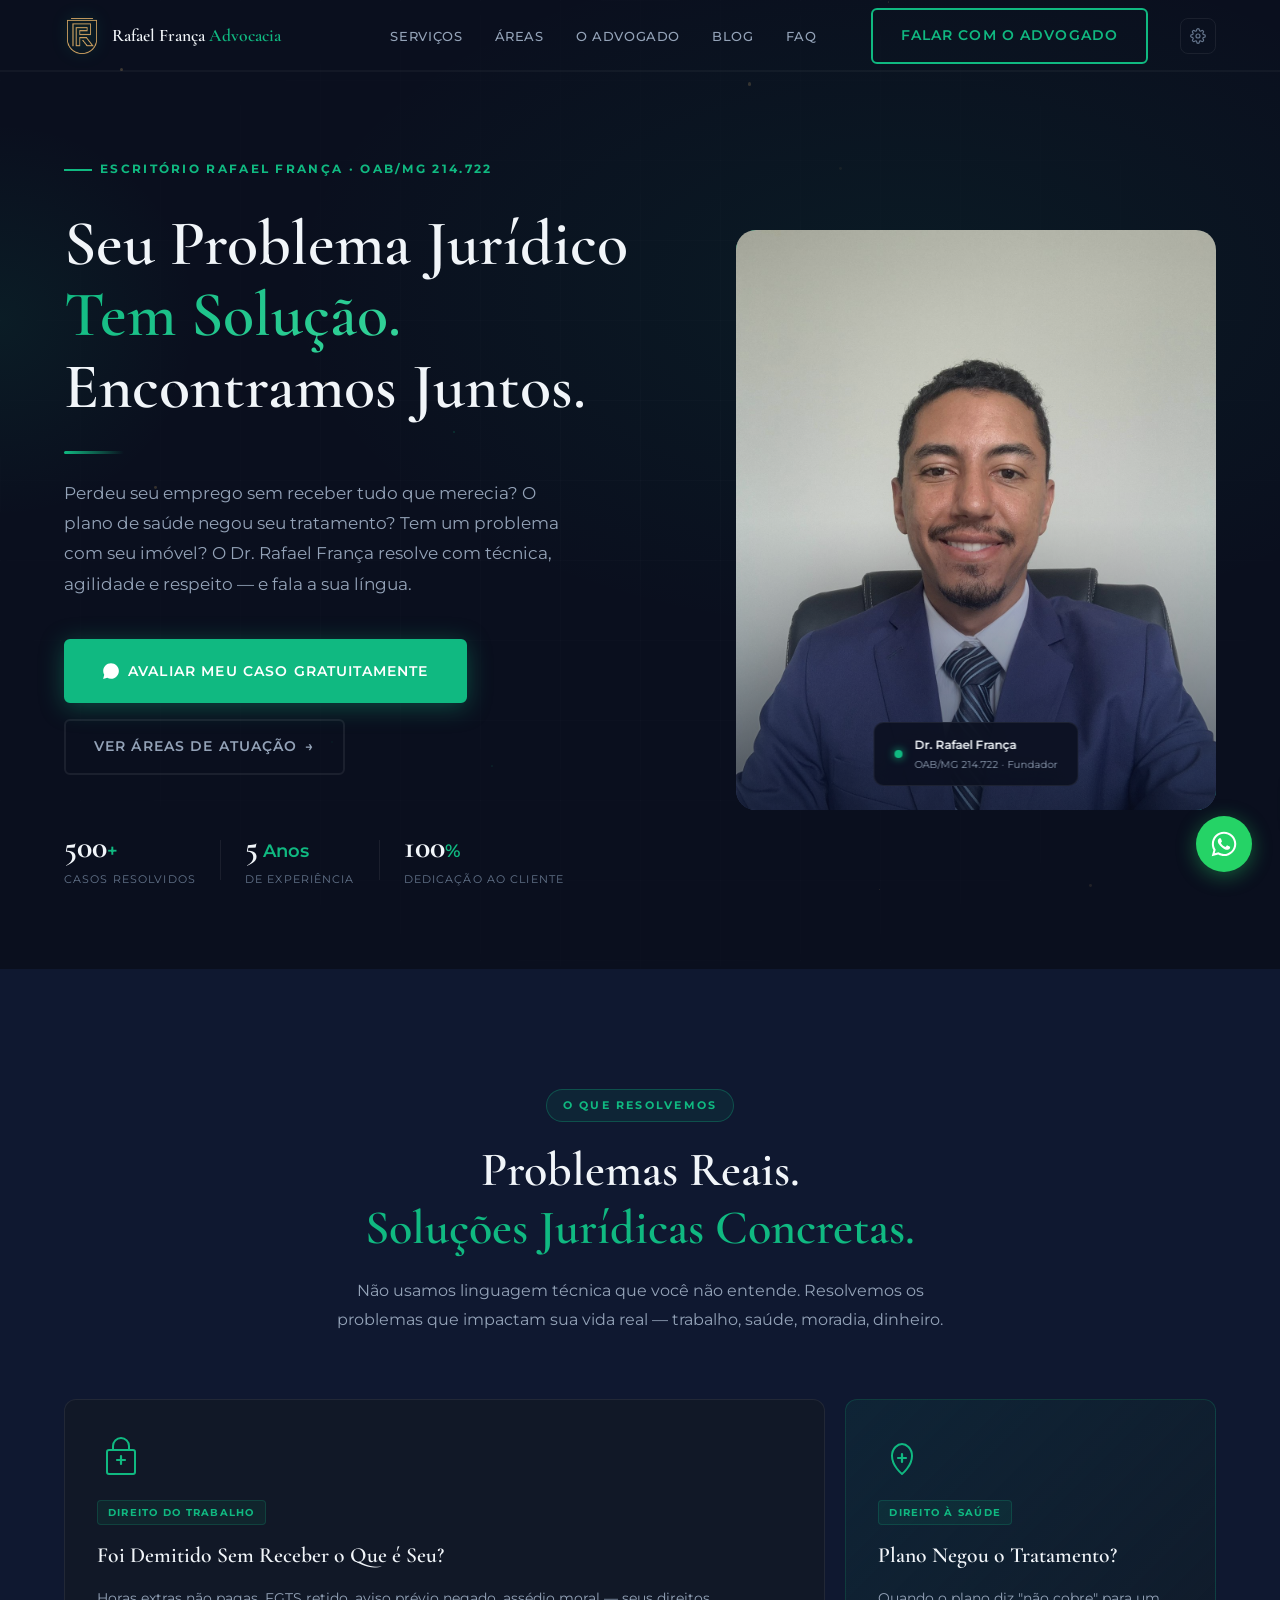
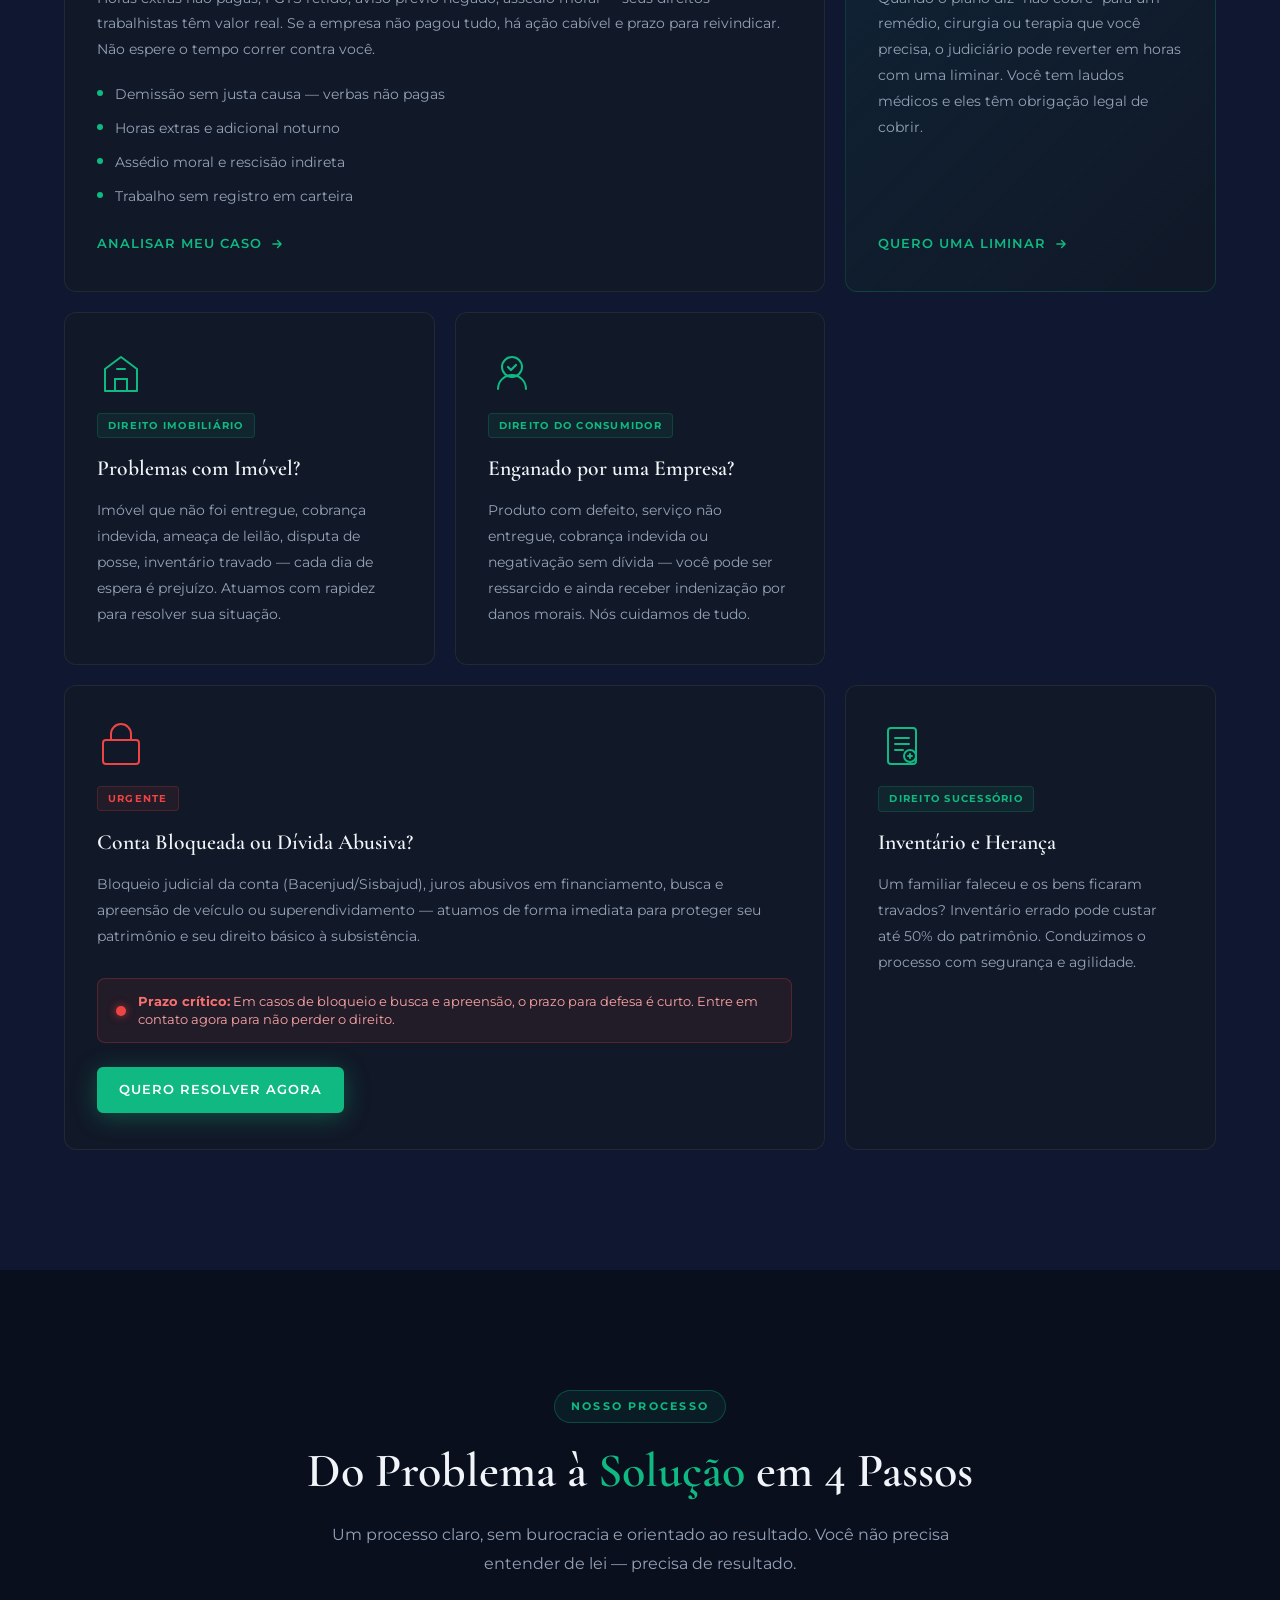
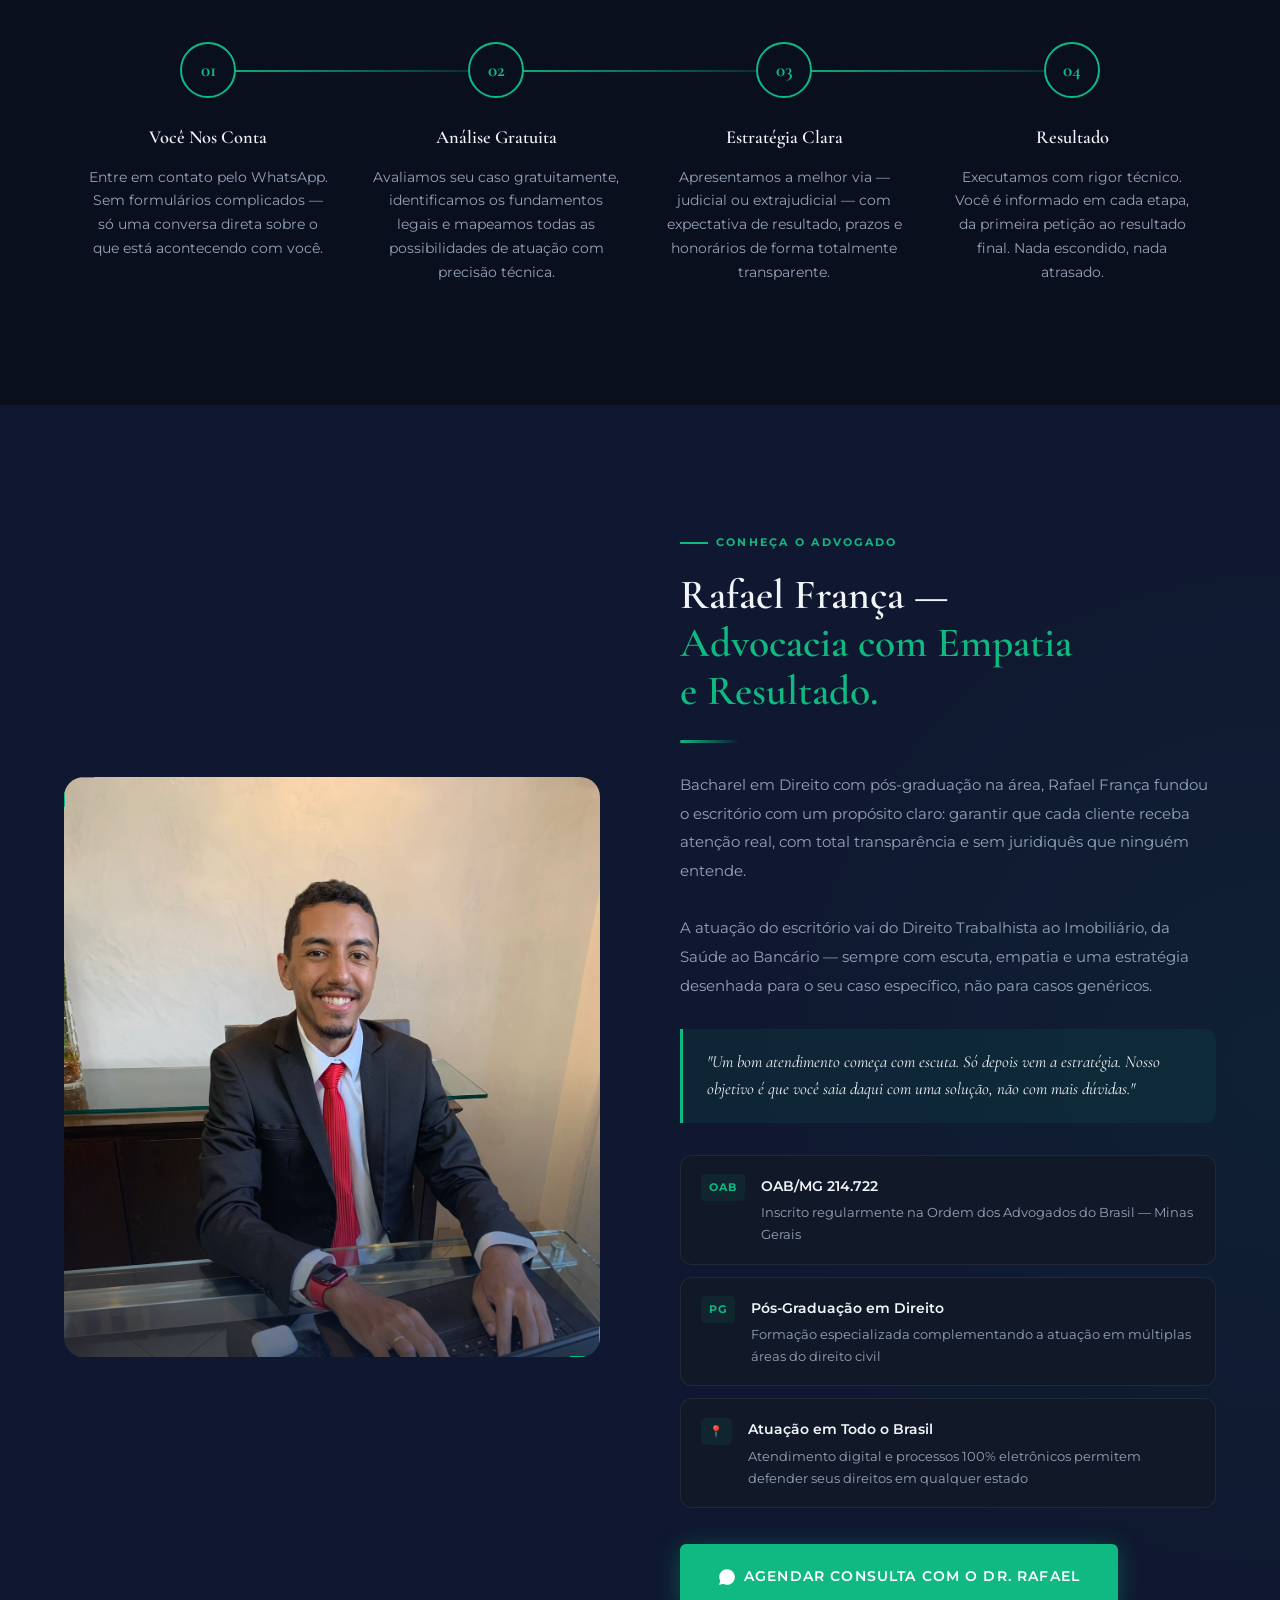
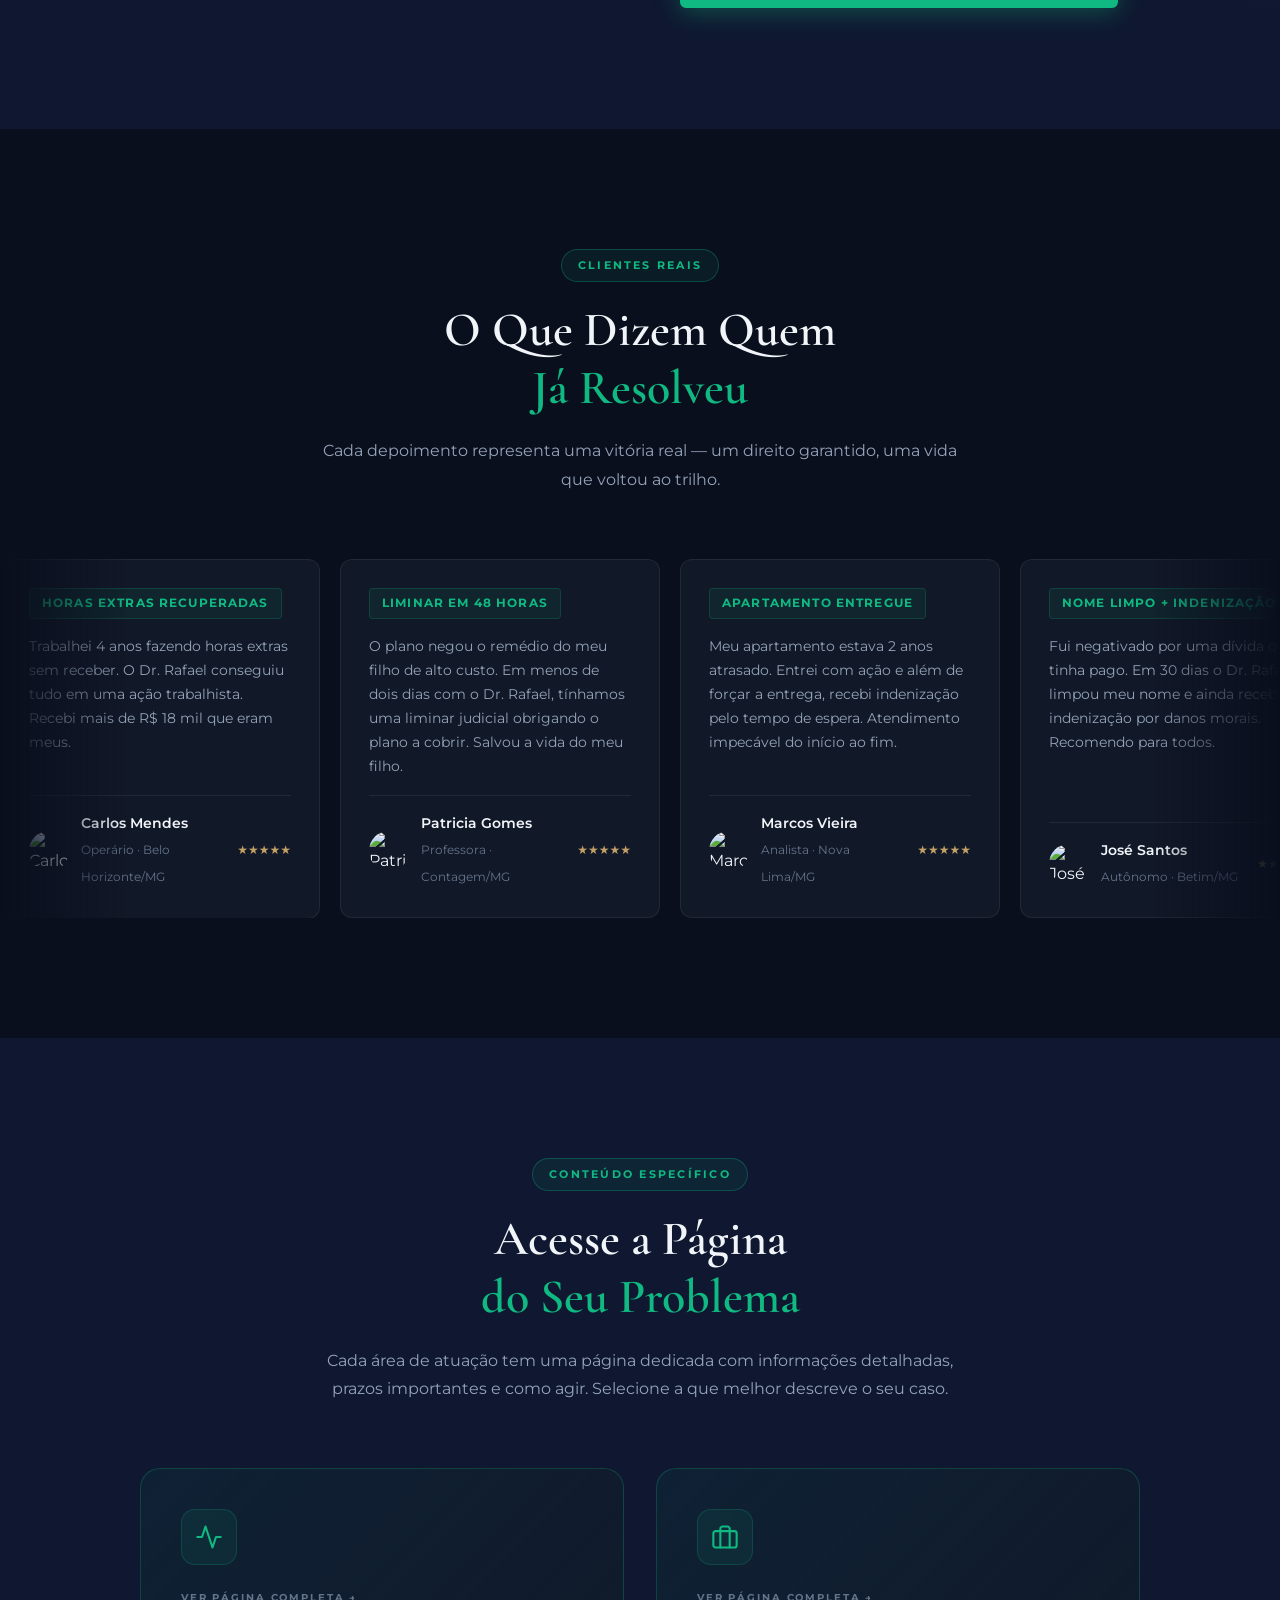
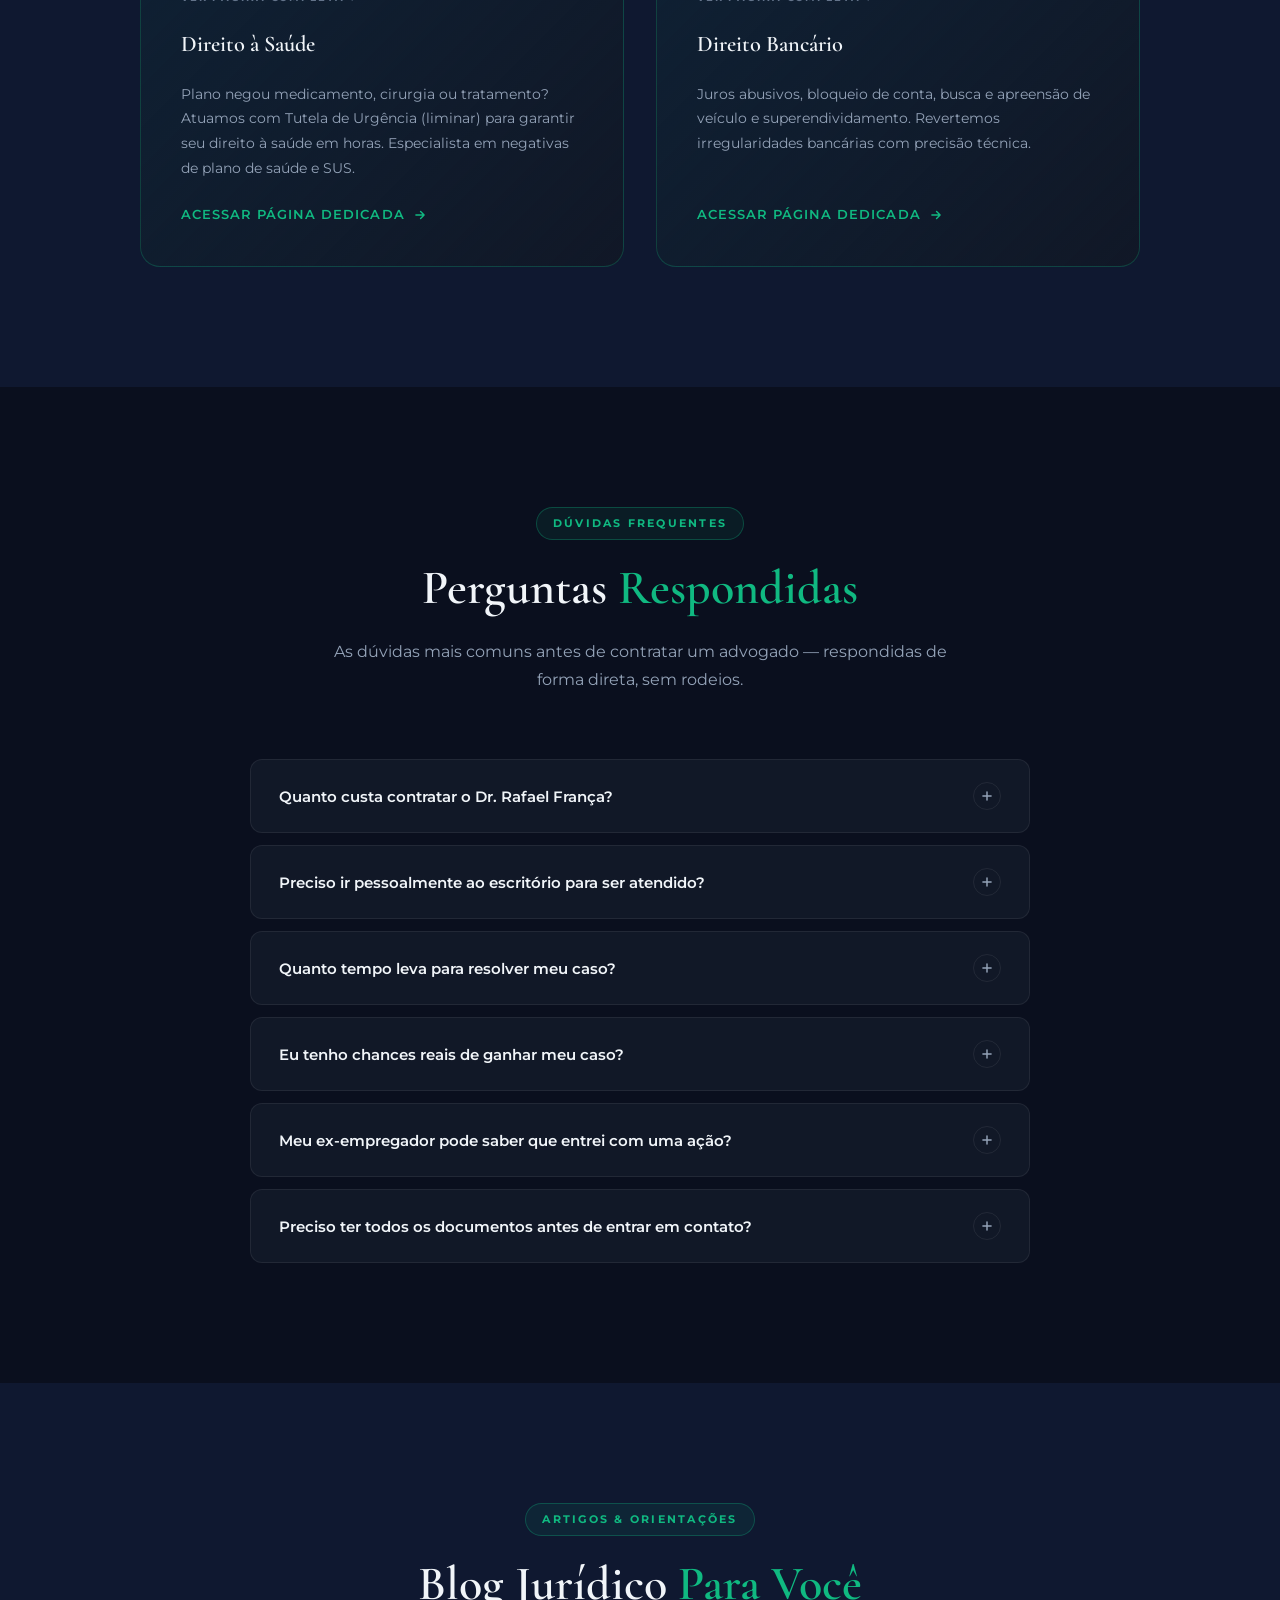
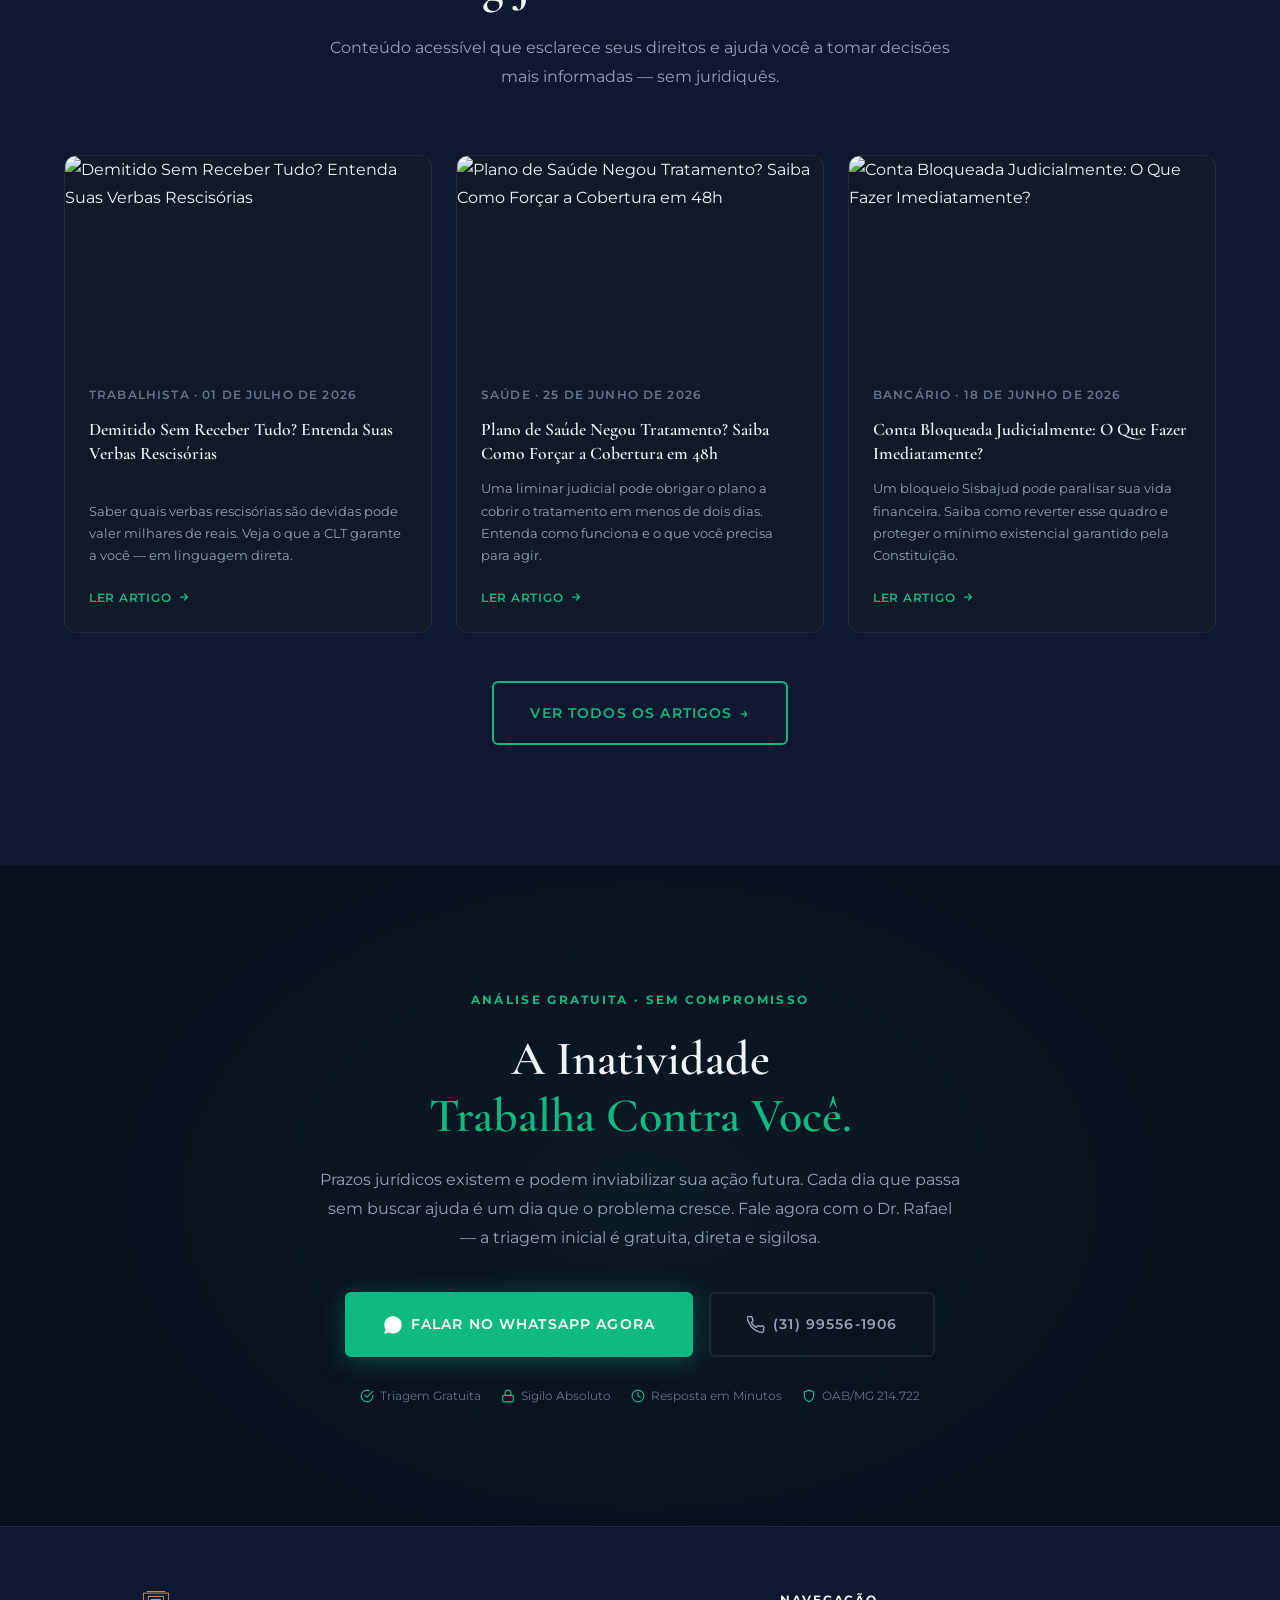
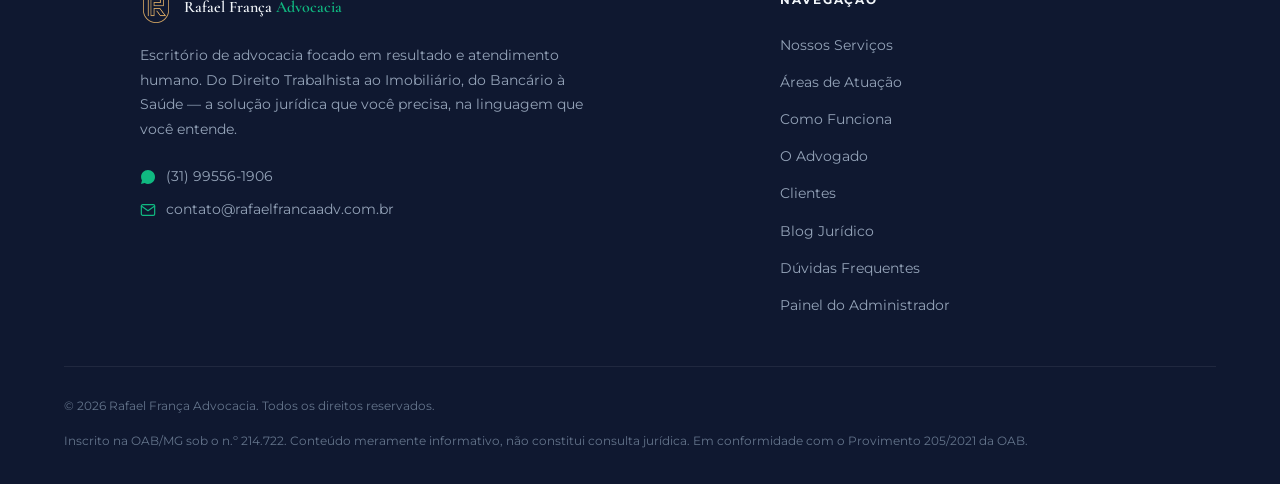
==== commit a726762d: "style: remove a coluna de paginas especializadas e enxuga o rodape" ====
--- a/index.html
+++ b/index.html
@@ -793,20 +793,7 @@
             <li><a href="#depoimentos" class="footer__nav-link">Clientes</a></li>
             <li><a href="blog.html" class="footer__nav-link">Blog Jurídico</a></li>
             <li><a href="#faq" class="footer__nav-link">Dúvidas Frequentes</a></li>
-          </ul>
-        </div>
-
-        <!-- LPs -->
-        <div class="footer__col">
-          <h3 class="footer__col-title">Páginas Especializadas</h3>
-          <ul class="footer__nav-list">
-            <li><a href="https://rafamedd.vercel.app/" class="footer__nav-link" target="_blank" rel="noopener noreferrer">Direito à Saúde →</a></li>
-            <li><a href="https://rafaadv.vercel.app/" class="footer__nav-link" target="_blank" rel="noopener noreferrer">Direito Bancário →</a></li>
-            <li><a href="https://wa.me/message/267L3H22YEJVE1?text=Direito+Trabalhista" class="footer__nav-link" target="_blank" rel="noopener noreferrer">Direito Trabalhista</a></li>
-            <li><a href="https://wa.me/message/267L3H22YEJVE1?text=Direito+Imobiliario" class="footer__nav-link" target="_blank" rel="noopener noreferrer">Direito Imobiliário</a></li>
-            <li><a href="https://wa.me/message/267L3H22YEJVE1?text=Direito+Consumidor" class="footer__nav-link" target="_blank" rel="noopener noreferrer">Direito do Consumidor</a></li>
-            <li><a href="https://wa.me/message/267L3H22YEJVE1?text=Direito+Sucessorio" class="footer__nav-link" target="_blank" rel="noopener noreferrer">Direito Sucessório</a></li>
-            <li><a href="admin/index.html" class="footer__nav-link">Painel Admin</a></li>
+            <li><a href="admin/index.html" class="footer__nav-link">Painel do Administrador</a></li>
           </ul>
         </div>
 
--- a/assets/css/style.css
+++ b/assets/css/style.css
@@ -1352,9 +1352,10 @@
 }
 .footer__grid {
   display: grid;
-  grid-template-columns: 2fr 1fr 1fr;
-  gap: 48px;
-  margin-bottom: 48px;
+  grid-template-columns: 1.6fr 1fr;
+  gap: 64px;
+  max-width: 1000px;
+  margin: 0 auto 48px;
 }
 .footer__brand {}
 .footer__logo {
@@ -1374,8 +1375,8 @@
 .footer__tagline {
   font-size: 0.85rem;
   color: var(--text-muted);
-  line-height: 1.7;
-  max-width: 300px;
+  line-height: 1.8;
+  max-width: 460px;
   margin-bottom: 24px;
 }
 .footer__contact {}
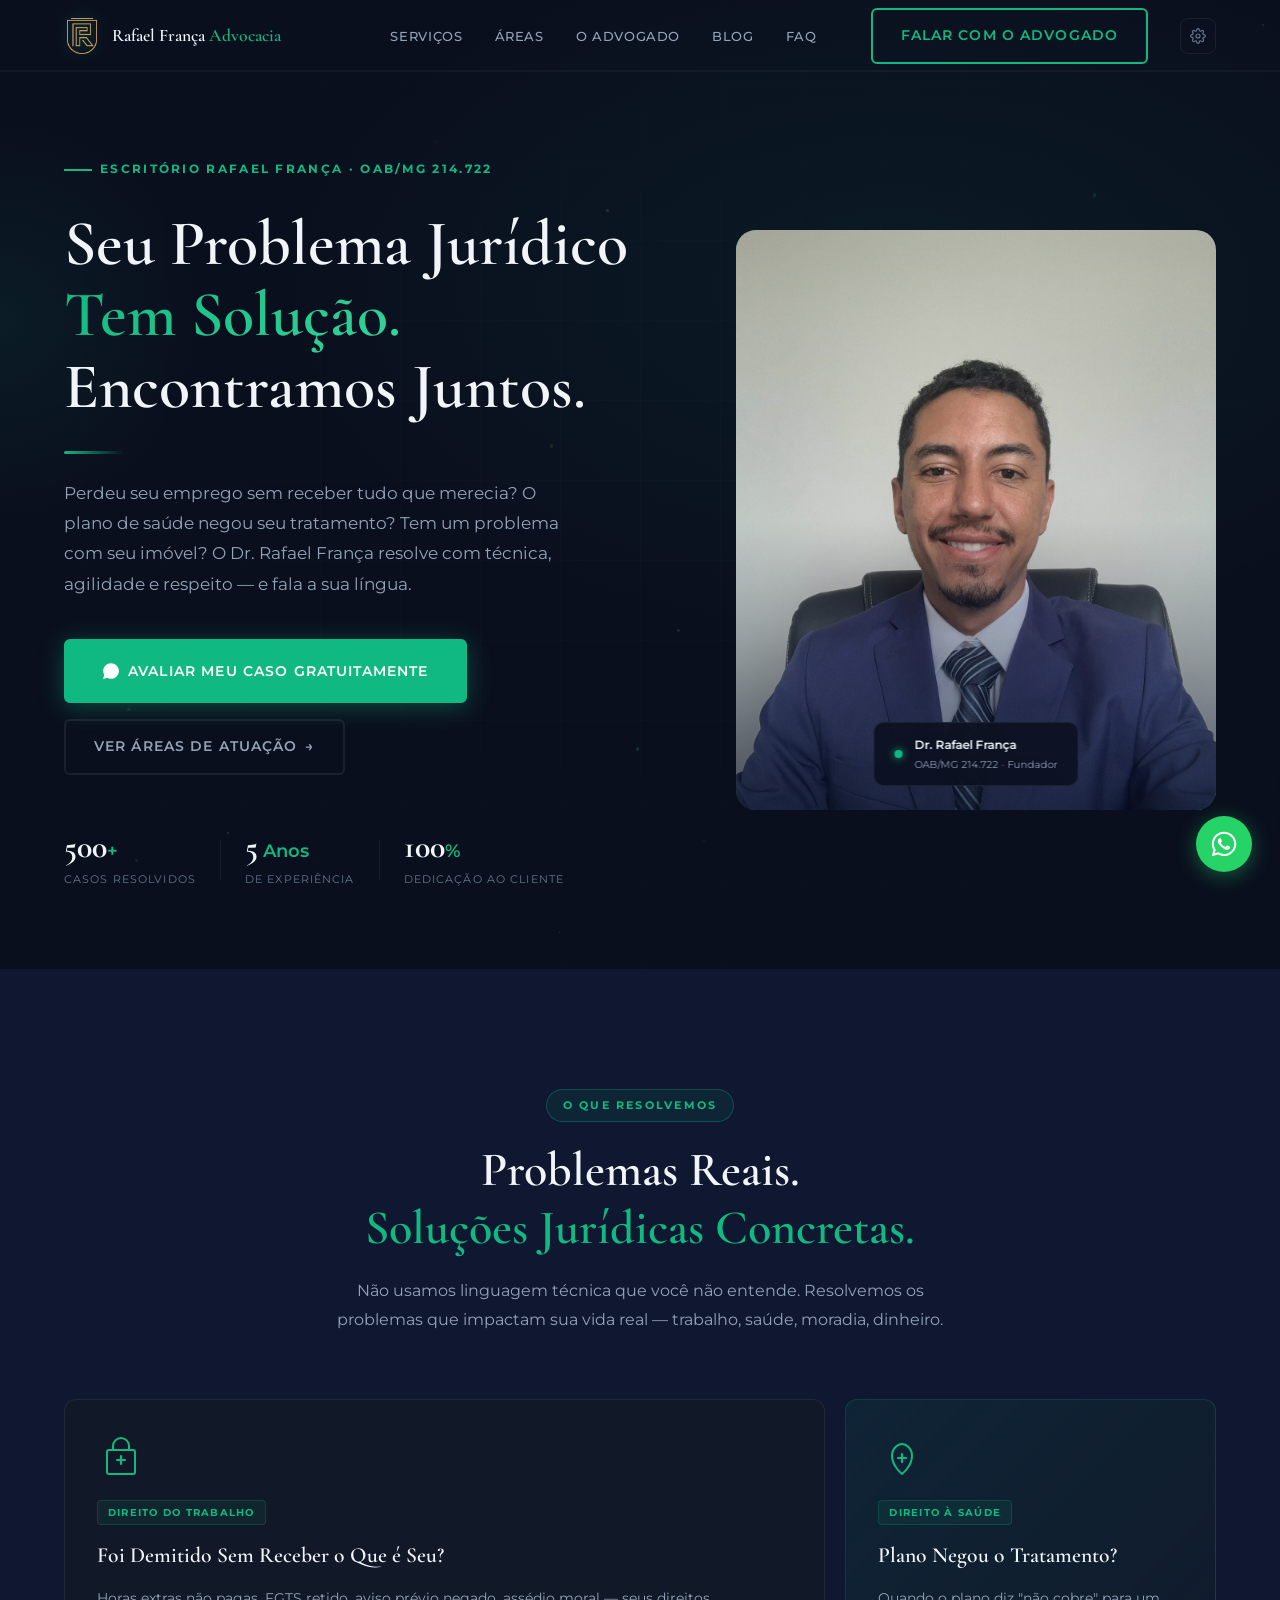
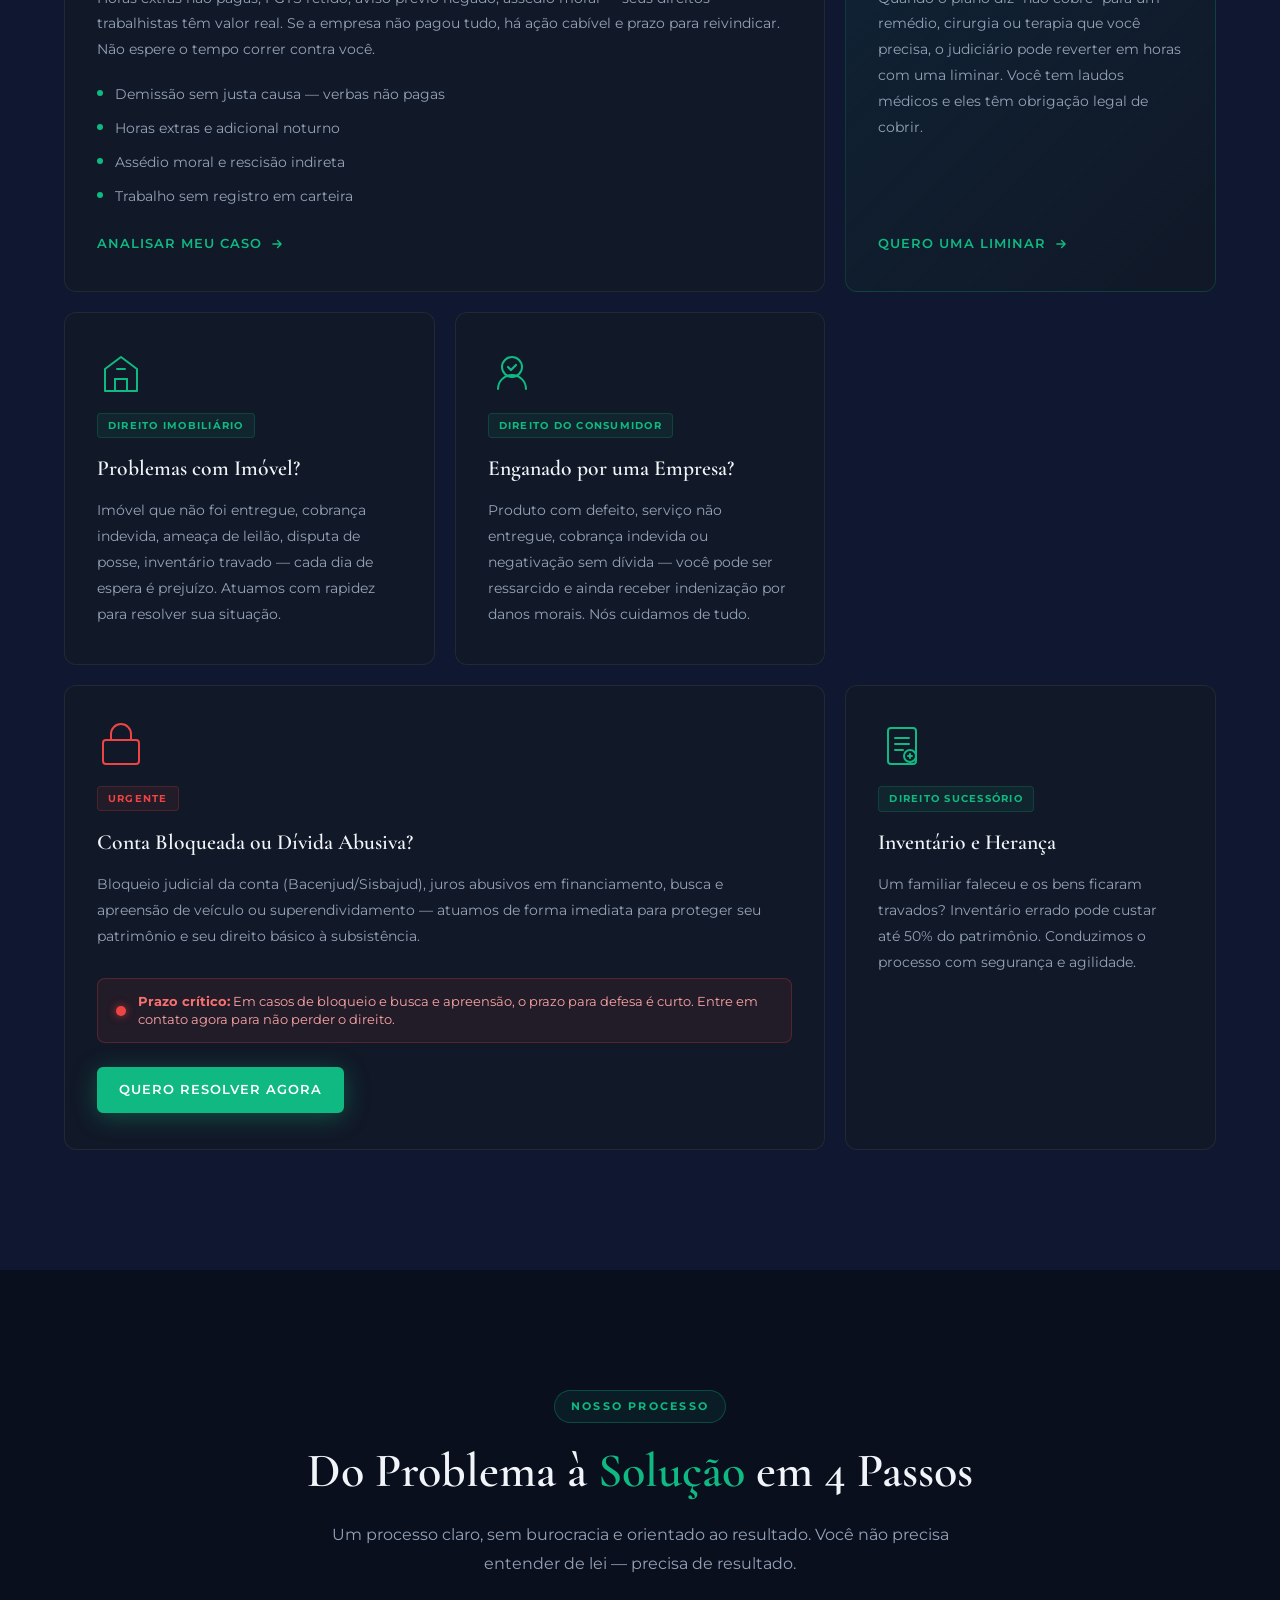
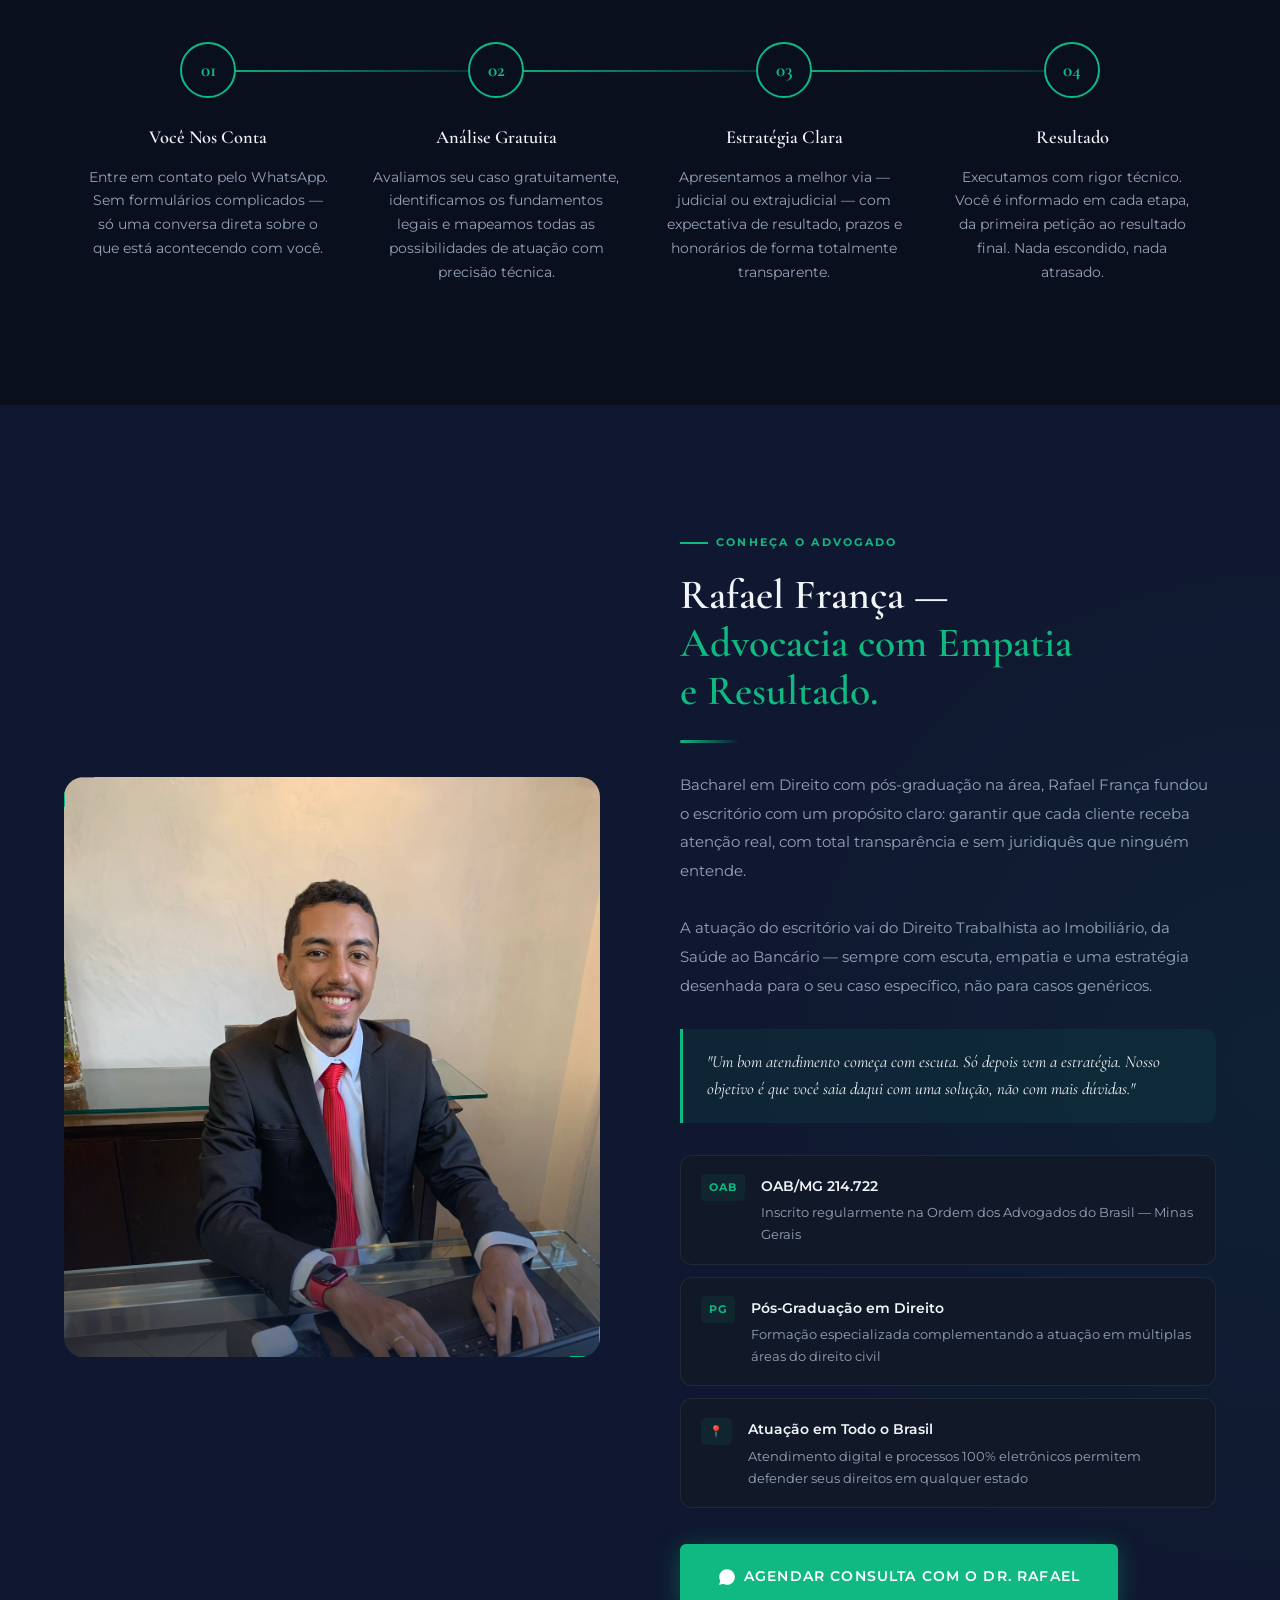
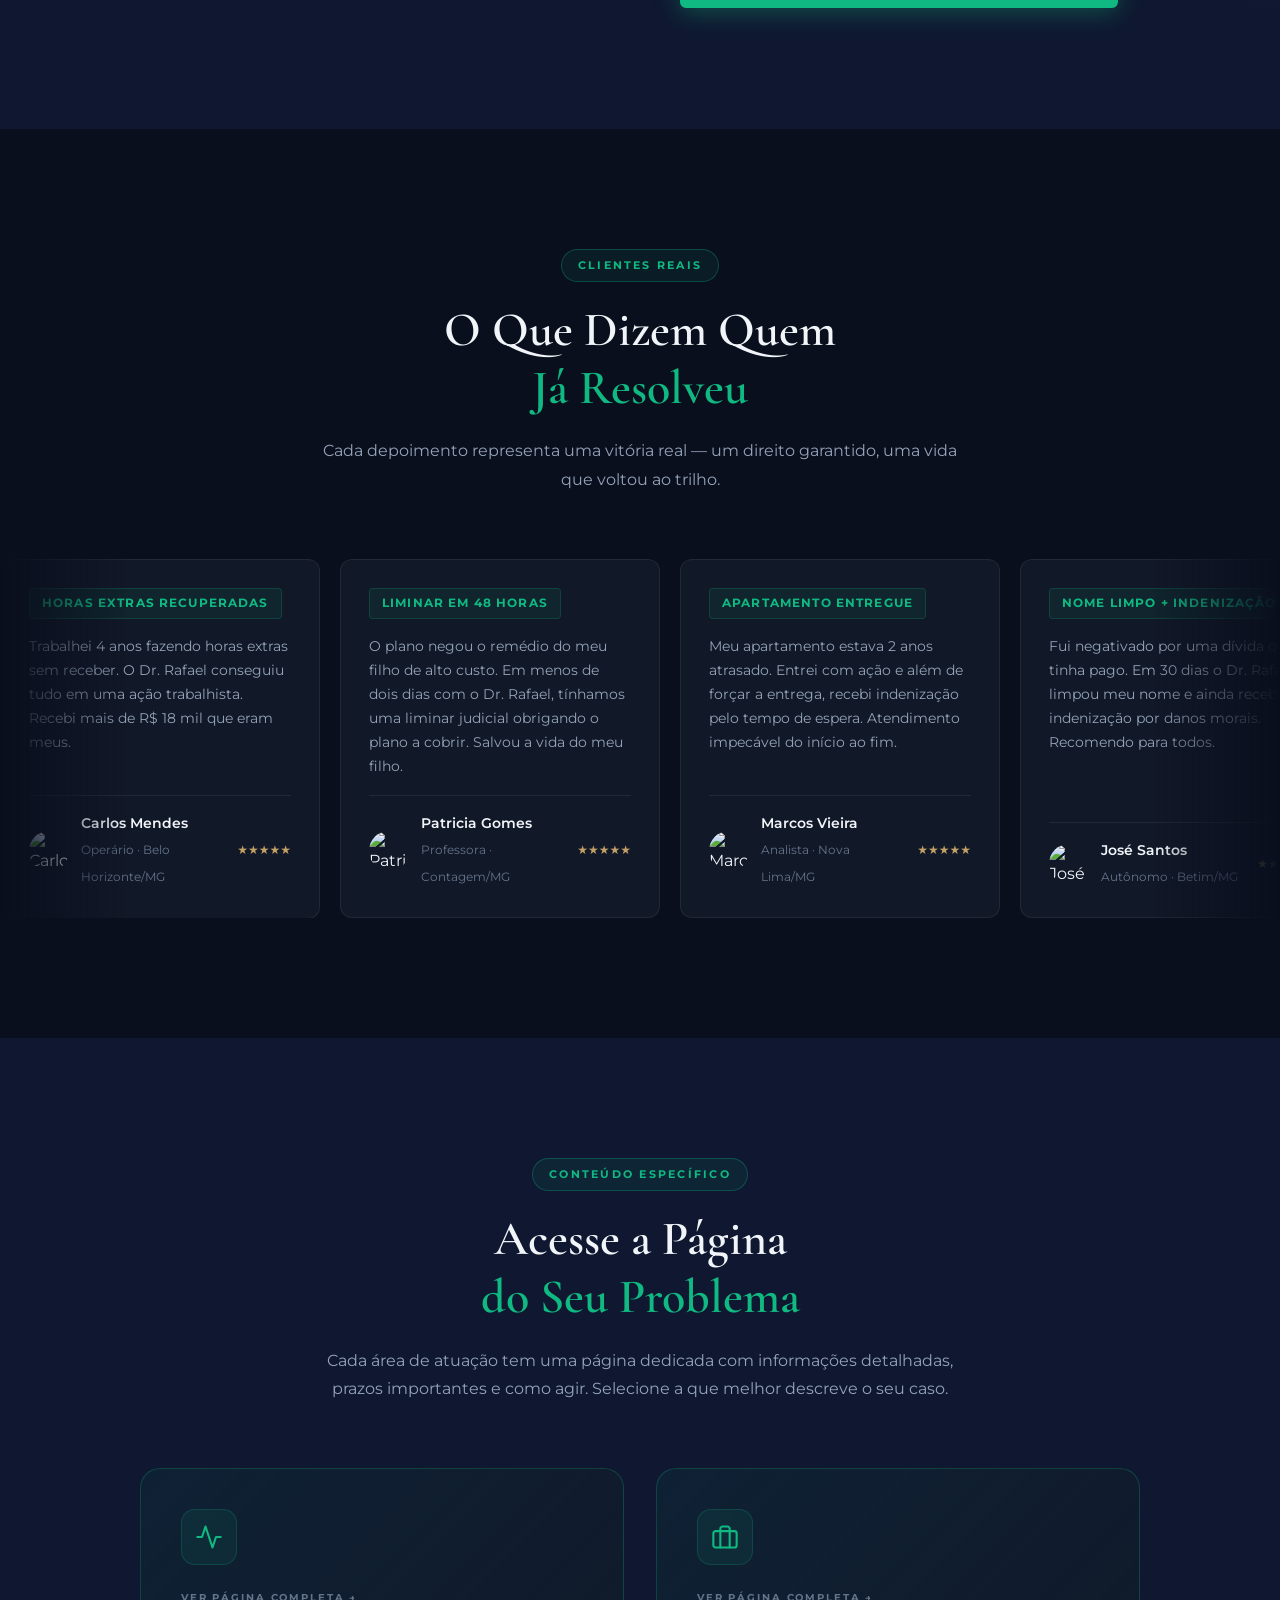
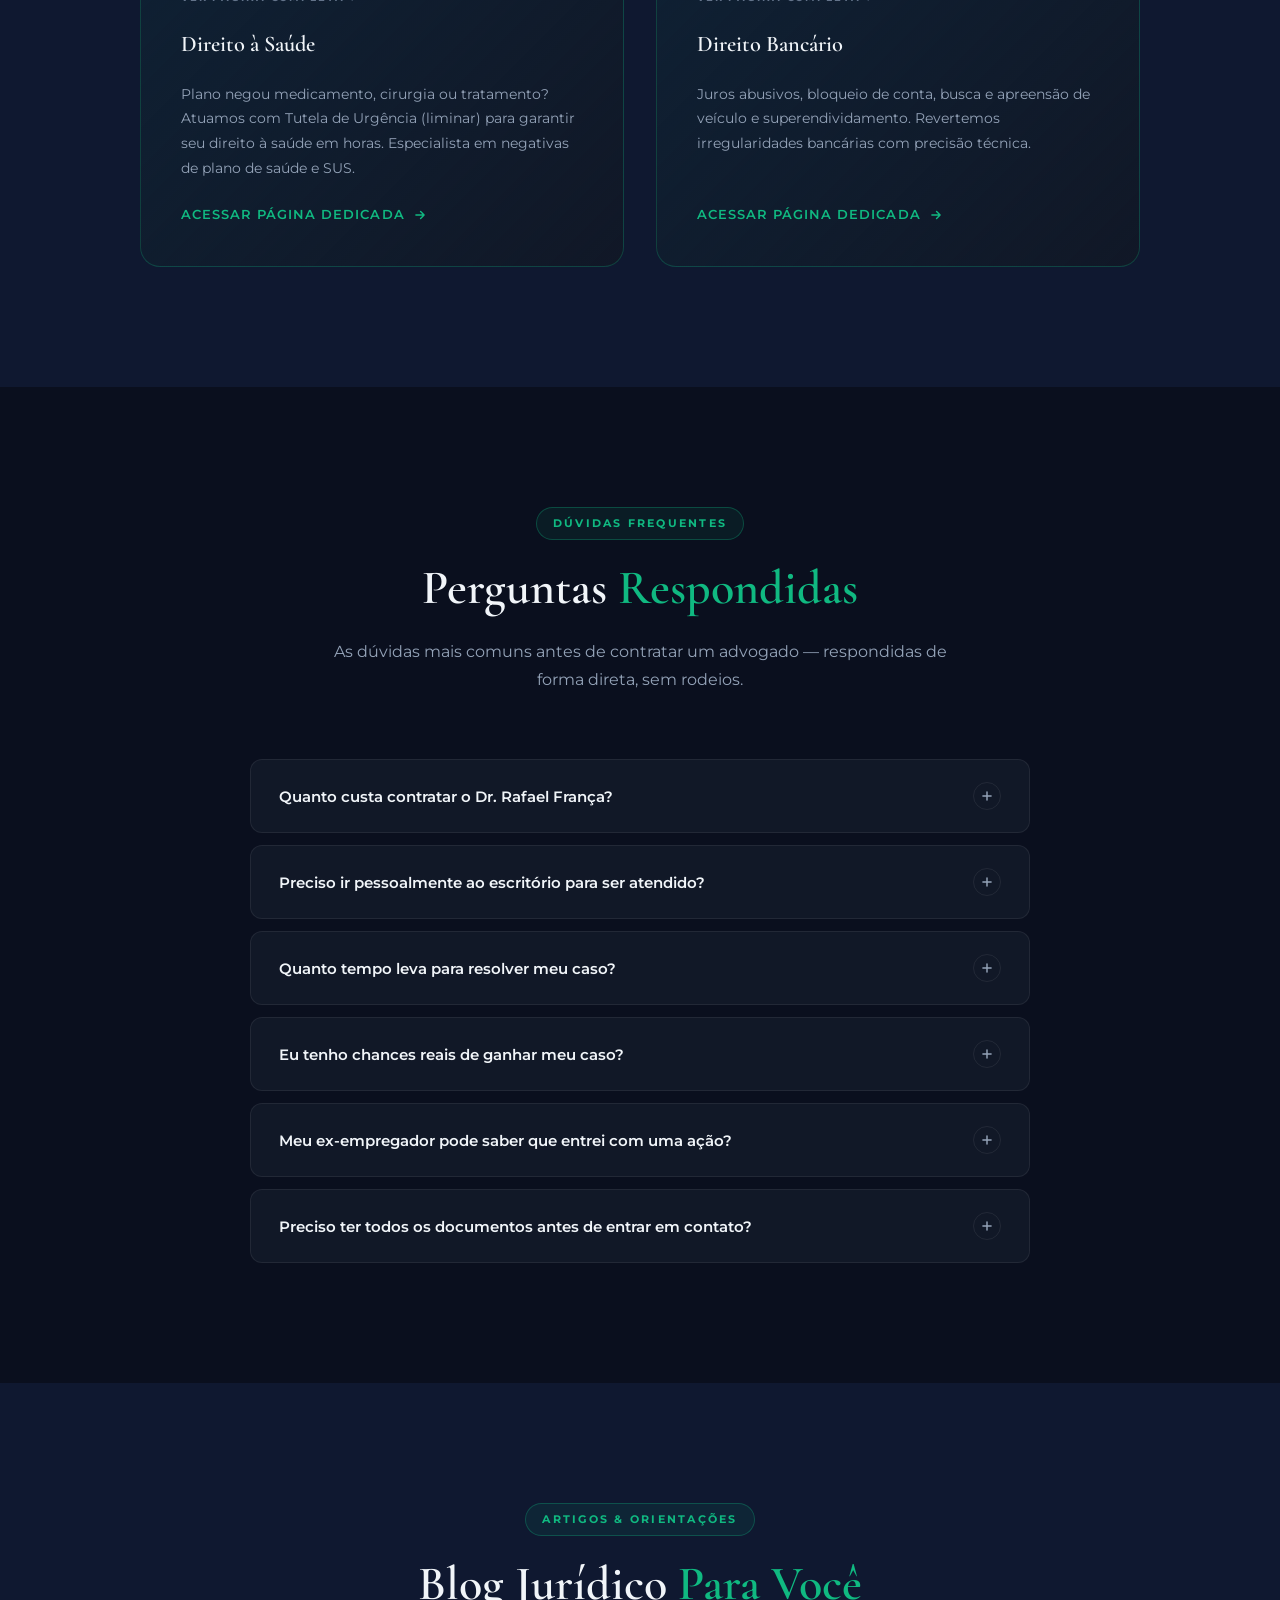
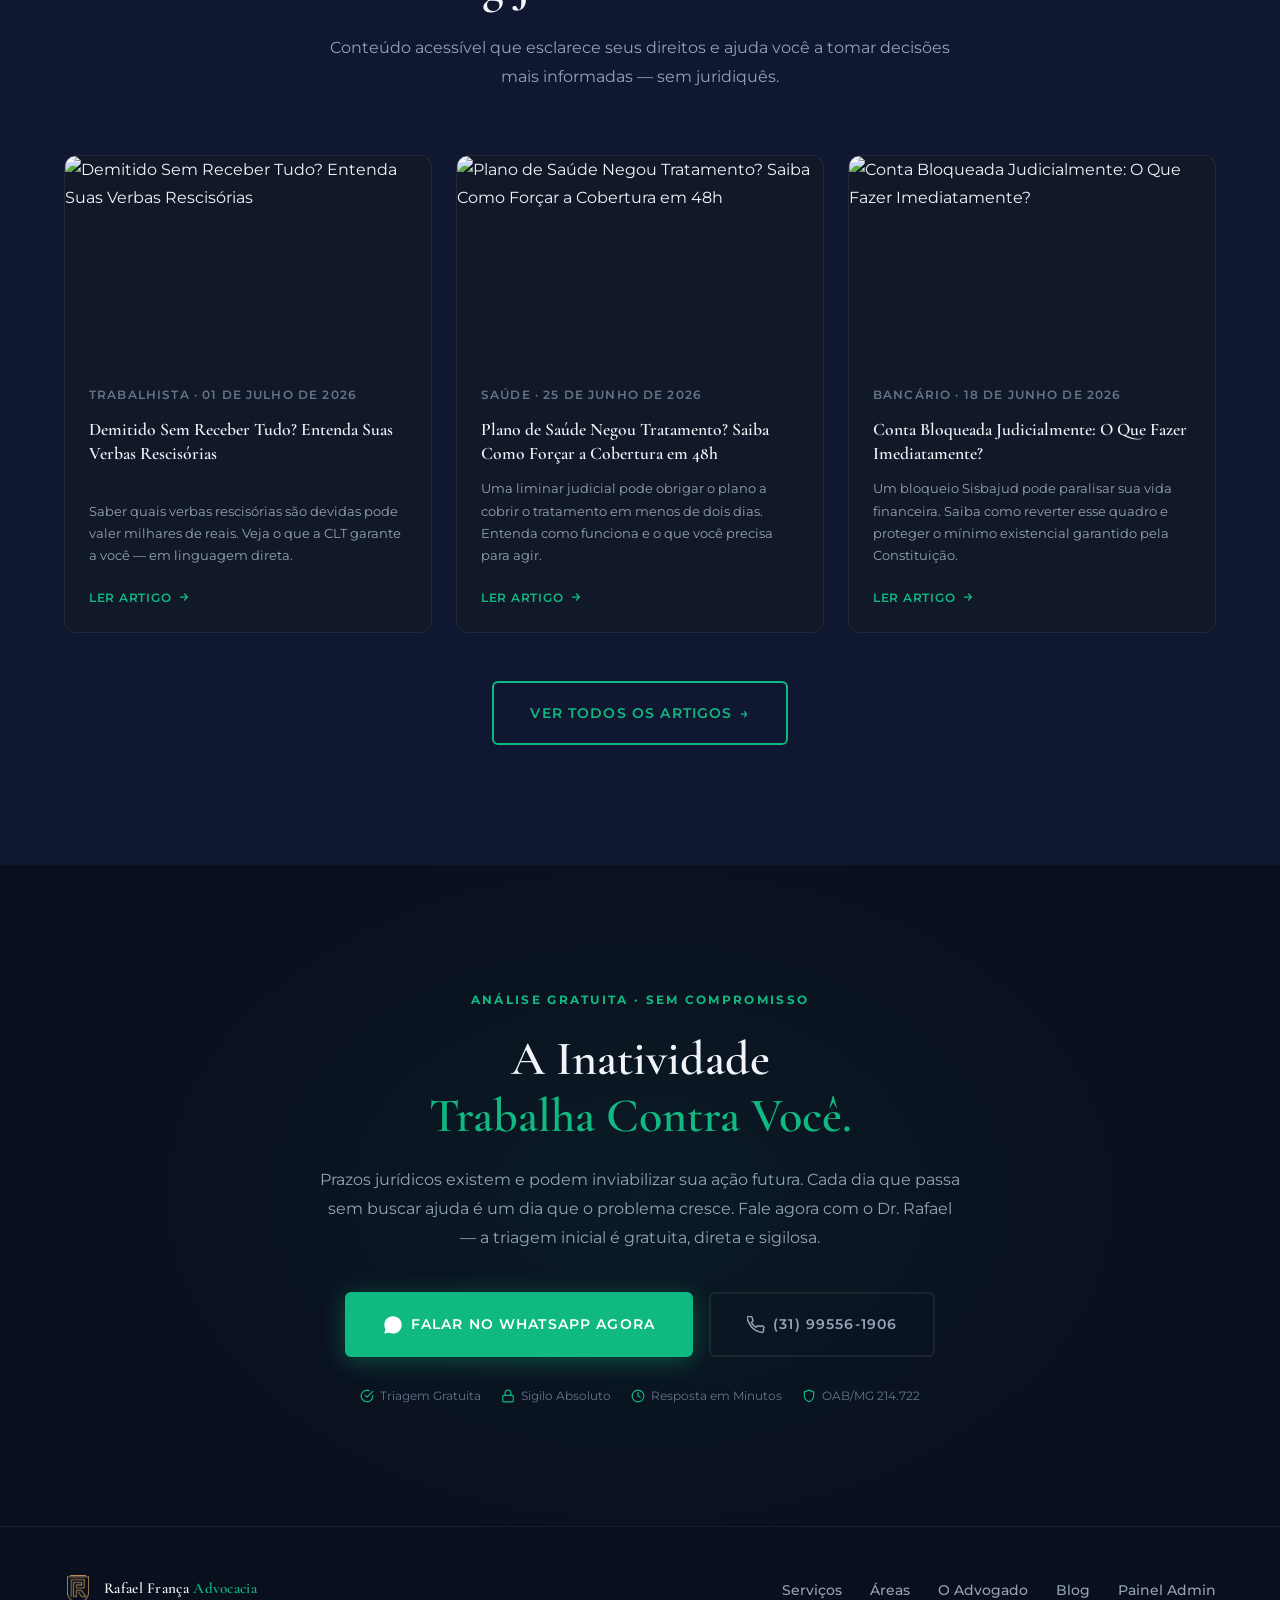
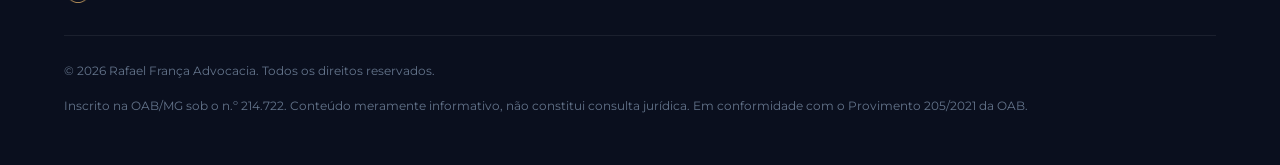
==== commit 0f4959a9: "style: reformata o rodape para um design horizontal minimalista super enxuto" ====
--- a/index.html
+++ b/index.html
@@ -759,44 +759,18 @@
   ================================= -->
   <footer class="footer" role="contentinfo">
     <div class="container">
-      <div class="footer__grid">
-
-        <!-- Brand -->
-        <div class="footer__brand">
-          <div class="footer__logo">
-            <img src="assets/images/logo-escudo-goldsf.png" alt="Escudo Rafael França Advocacia" class="footer__logo-icon" />
-            <span class="footer__logo-text">Rafael França <em>Advocacia</em></span>
-          </div>
-          <p class="footer__tagline">
-            Escritório de advocacia focado em resultado e atendimento humano. Do Direito Trabalhista ao Imobiliário, do Bancário à Saúde — a solução jurídica que você precisa, na linguagem que você entende.
-          </p>
-          <div class="footer__contact">
-            <a href="https://wa.me/message/267L3H22YEJVE1" class="footer__contact-item" target="_blank" rel="noopener noreferrer">
-              <svg viewBox="0 0 448 512" fill="currentColor" aria-hidden="true"><path d="M380.9 97.1C339 55.1 283.2 32 223.9 32c-122.4 0-222 99.6-222 222 0 39.1 10.2 77.3 29.6 111L0 480l117.7-30.9c32.4 17.7 68.9 27 106.1 27h.1c122.3 0 224.1-99.6 224.1-222 0-59.3-25.2-115-67.1-157z"/></svg>
-              (31) 99556-1906
-            </a>
-            <a href="mailto:contato@rafaelfrancaadv.com.br" class="footer__contact-item">
-              <svg viewBox="0 0 24 24" fill="none" stroke="currentColor" stroke-width="1.8" stroke-linecap="round" stroke-linejoin="round" aria-hidden="true"><path d="M4 4h16c1.1 0 2 .9 2 2v12c0 1.1-.9 2-2 2H4c-1.1 0-2-.9-2-2V6c0-1.1.9-2 2-2z"/><polyline points="22,6 12,13 2,6"/></svg>
-              contato@rafaelfrancaadv.com.br
-            </a>
-          </div>
-        </div>
-
-        <!-- Navegação -->
-        <div class="footer__col">
-          <h3 class="footer__col-title">Navegação</h3>
-          <ul class="footer__nav-list">
-            <li><a href="#servicos" class="footer__nav-link">Nossos Serviços</a></li>
-            <li><a href="#areas-lp" class="footer__nav-link">Áreas de Atuação</a></li>
-            <li><a href="#como-funciona" class="footer__nav-link">Como Funciona</a></li>
-            <li><a href="#especialista" class="footer__nav-link">O Advogado</a></li>
-            <li><a href="#depoimentos" class="footer__nav-link">Clientes</a></li>
-            <li><a href="blog.html" class="footer__nav-link">Blog Jurídico</a></li>
-            <li><a href="#faq" class="footer__nav-link">Dúvidas Frequentes</a></li>
-            <li><a href="admin/index.html" class="footer__nav-link">Painel do Administrador</a></li>
-          </ul>
-        </div>
-
+      <div class="footer__inner">
+        <a href="#hero" class="footer__logo" aria-label="Rafael França Advocacia — Página Inicial">
+          <img src="assets/images/logo-escudo-goldsf.png" alt="Escudo Rafael França Advocacia" class="footer__logo-icon" />
+          <span class="footer__logo-text">Rafael França <em>Advocacia</em></span>
+        </a>
+        <ul class="footer__nav-list-horizontal">
+          <li><a href="#servicos" class="footer__nav-link">Serviços</a></li>
+          <li><a href="#areas-lp" class="footer__nav-link">Áreas</a></li>
+          <li><a href="#especialista" class="footer__nav-link">O Advogado</a></li>
+          <li><a href="blog.html" class="footer__nav-link">Blog</a></li>
+          <li><a href="admin/index.html" class="footer__nav-link">Painel Admin</a></li>
+        </ul>
       </div>
 
       <div class="footer__bottom">
--- a/assets/css/style.css
+++ b/assets/css/style.css
@@ -1346,69 +1346,48 @@
    16. FOOTER
    ============================================ */
 .footer {
-  background: var(--navy-mid);
+  background: var(--navy);
   border-top: 1px solid var(--navy-border);
-  padding: 64px 0 32px;
-}
-.footer__grid {
-  display: grid;
-  grid-template-columns: 1.6fr 1fr;
-  gap: 64px;
-  max-width: 1000px;
-  margin: 0 auto 48px;
-}
-.footer__brand {}
+  padding: 48px 0;
+}
+.footer__inner {
+  display: flex;
+  align-items: center;
+  justify-content: space-between;
+  margin-bottom: 32px;
+  flex-wrap: wrap;
+  gap: 24px;
+}
 .footer__logo {
   display: flex;
   align-items: center;
   gap: 12px;
-  margin-bottom: 20px;
-}
-.footer__logo-icon { width: 32px; height: 32px; object-fit: contain; }
+}
+.footer__logo-icon { width: 28px; height: 28px; object-fit: contain; }
 .footer__logo-text {
   font-family: var(--font-serif);
-  font-size: 1rem;
-  font-weight: 600;
-  color: var(--text-light);
+  font-size: 0.95rem;
+  font-weight: 600;
+  color: var(--text-light);
+  letter-spacing: 0.02em;
 }
 .footer__logo-text em { font-style: normal; color: var(--emerald); }
-.footer__tagline {
-  font-size: 0.85rem;
-  color: var(--text-muted);
-  line-height: 1.8;
-  max-width: 460px;
-  margin-bottom: 24px;
-}
-.footer__contact {}
-.footer__contact-item {
-  display: flex;
-  align-items: center;
-  gap: 10px;
-  font-size: 0.85rem;
-  color: var(--text-muted);
-  margin-bottom: 10px;
-  transition: color 0.2s;
-}
-.footer__contact-item:hover { color: var(--text-light); }
-.footer__contact-item svg { width: 16px; height: 16px; color: var(--emerald); flex-shrink: 0; }
-.footer__col-title {
-  font-size: 0.72rem;
-  font-weight: 700;
-  letter-spacing: 0.15em;
-  text-transform: uppercase;
-  color: var(--text-light);
-  margin-bottom: 20px;
-}
-.footer__nav-list { display: flex; flex-direction: column; gap: 10px; }
+.footer__nav-list-horizontal {
+  display: flex;
+  align-items: center;
+  gap: 28px;
+  list-style: none;
+}
 .footer__nav-link {
   font-size: 0.85rem;
   color: var(--text-muted);
+  font-weight: 500;
   transition: color 0.2s;
 }
 .footer__nav-link:hover { color: var(--emerald); }
 .footer__bottom {
   border-top: 1px solid var(--navy-border);
-  padding-top: 28px;
+  padding-top: 24px;
   display: flex;
   align-items: center;
   justify-content: space-between;
@@ -1422,6 +1401,7 @@
 .footer__oab {
   font-size: 0.72rem;
   color: var(--text-subtle);
+  text-align: right;
 }
 
 /* WhatsApp float */
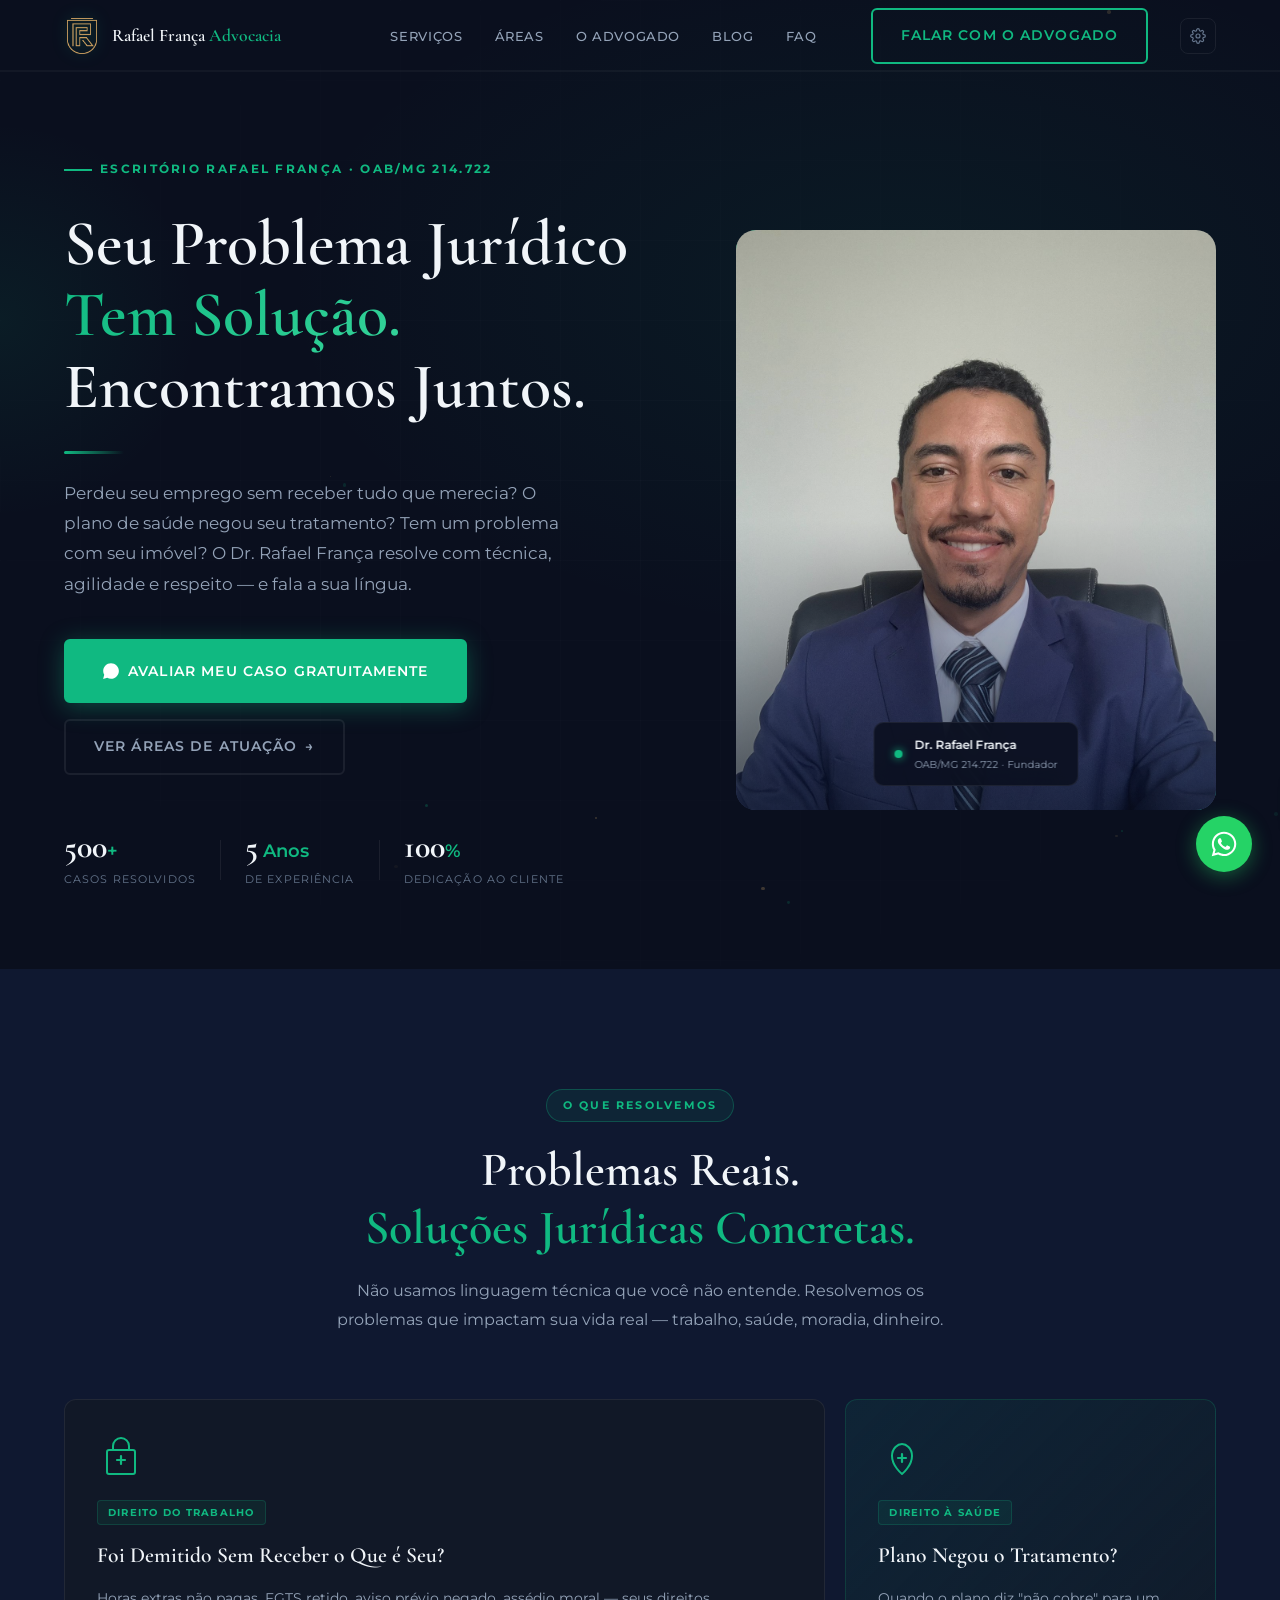
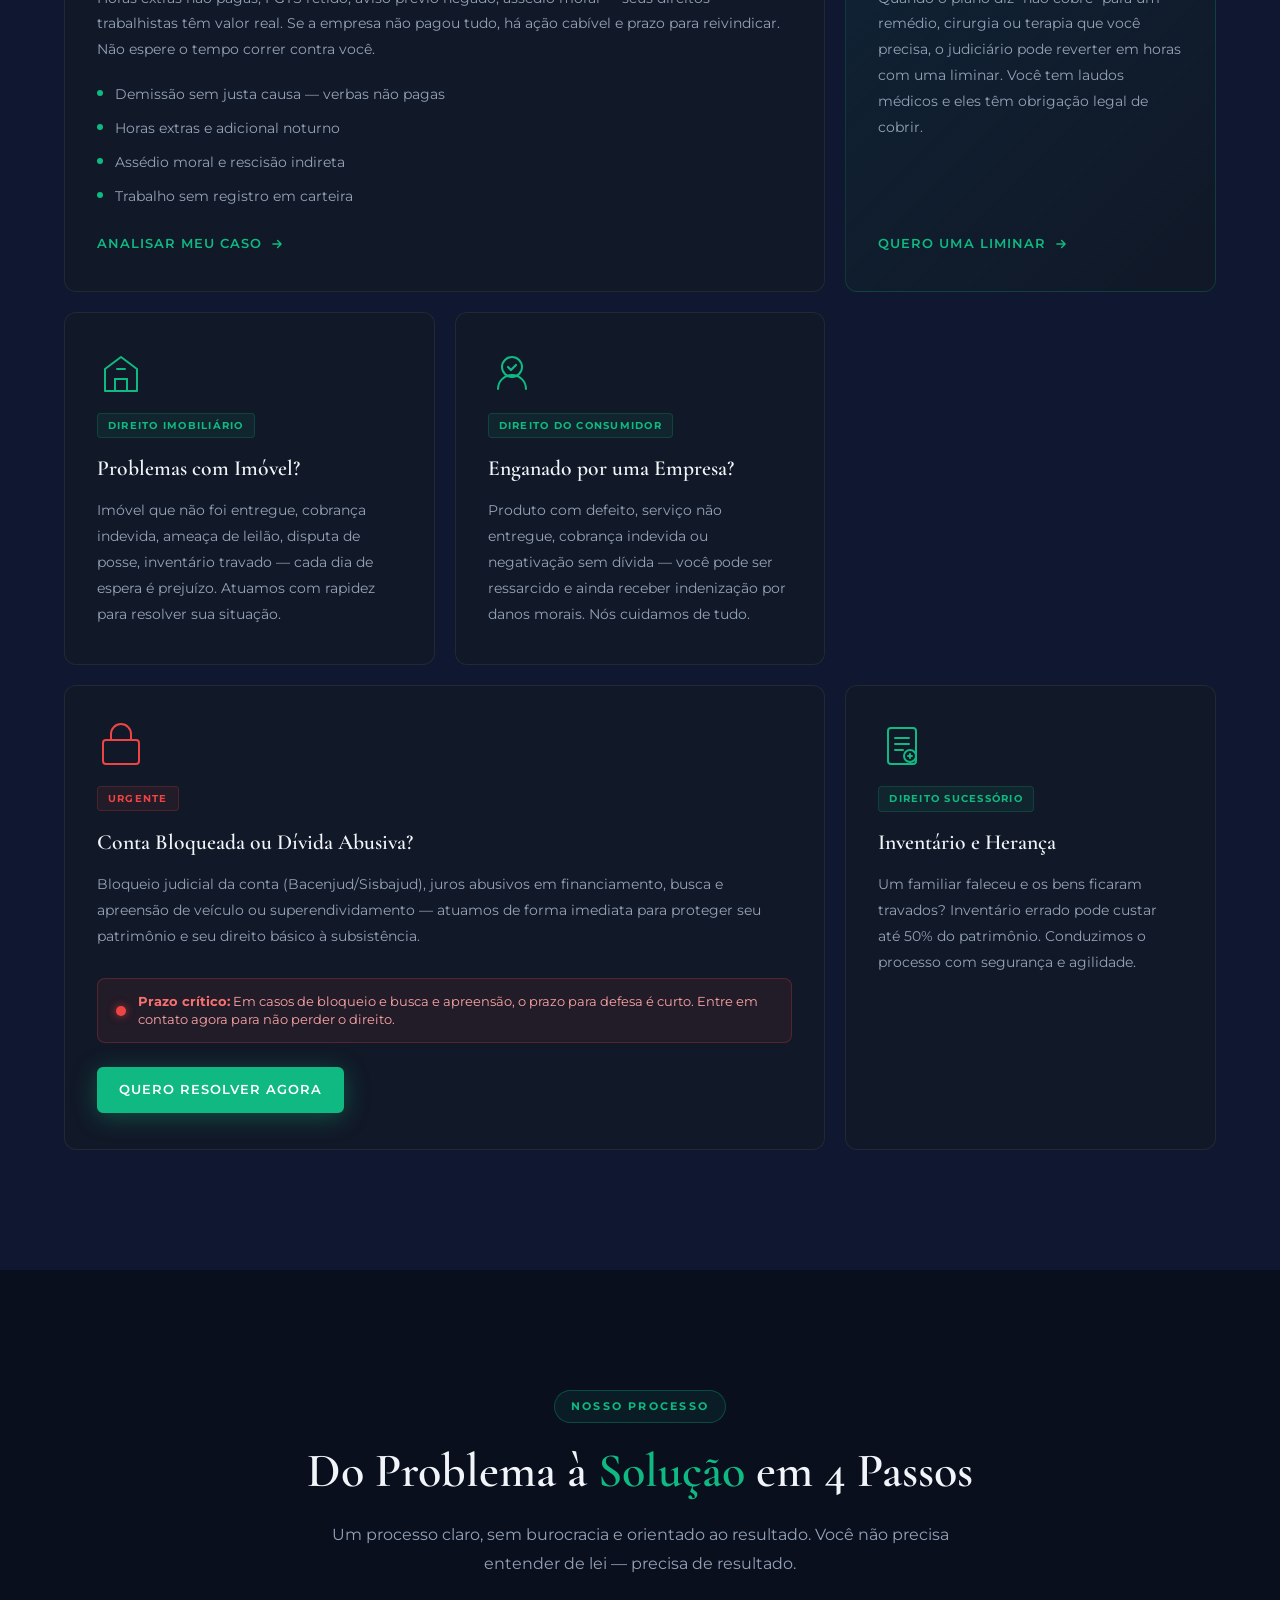
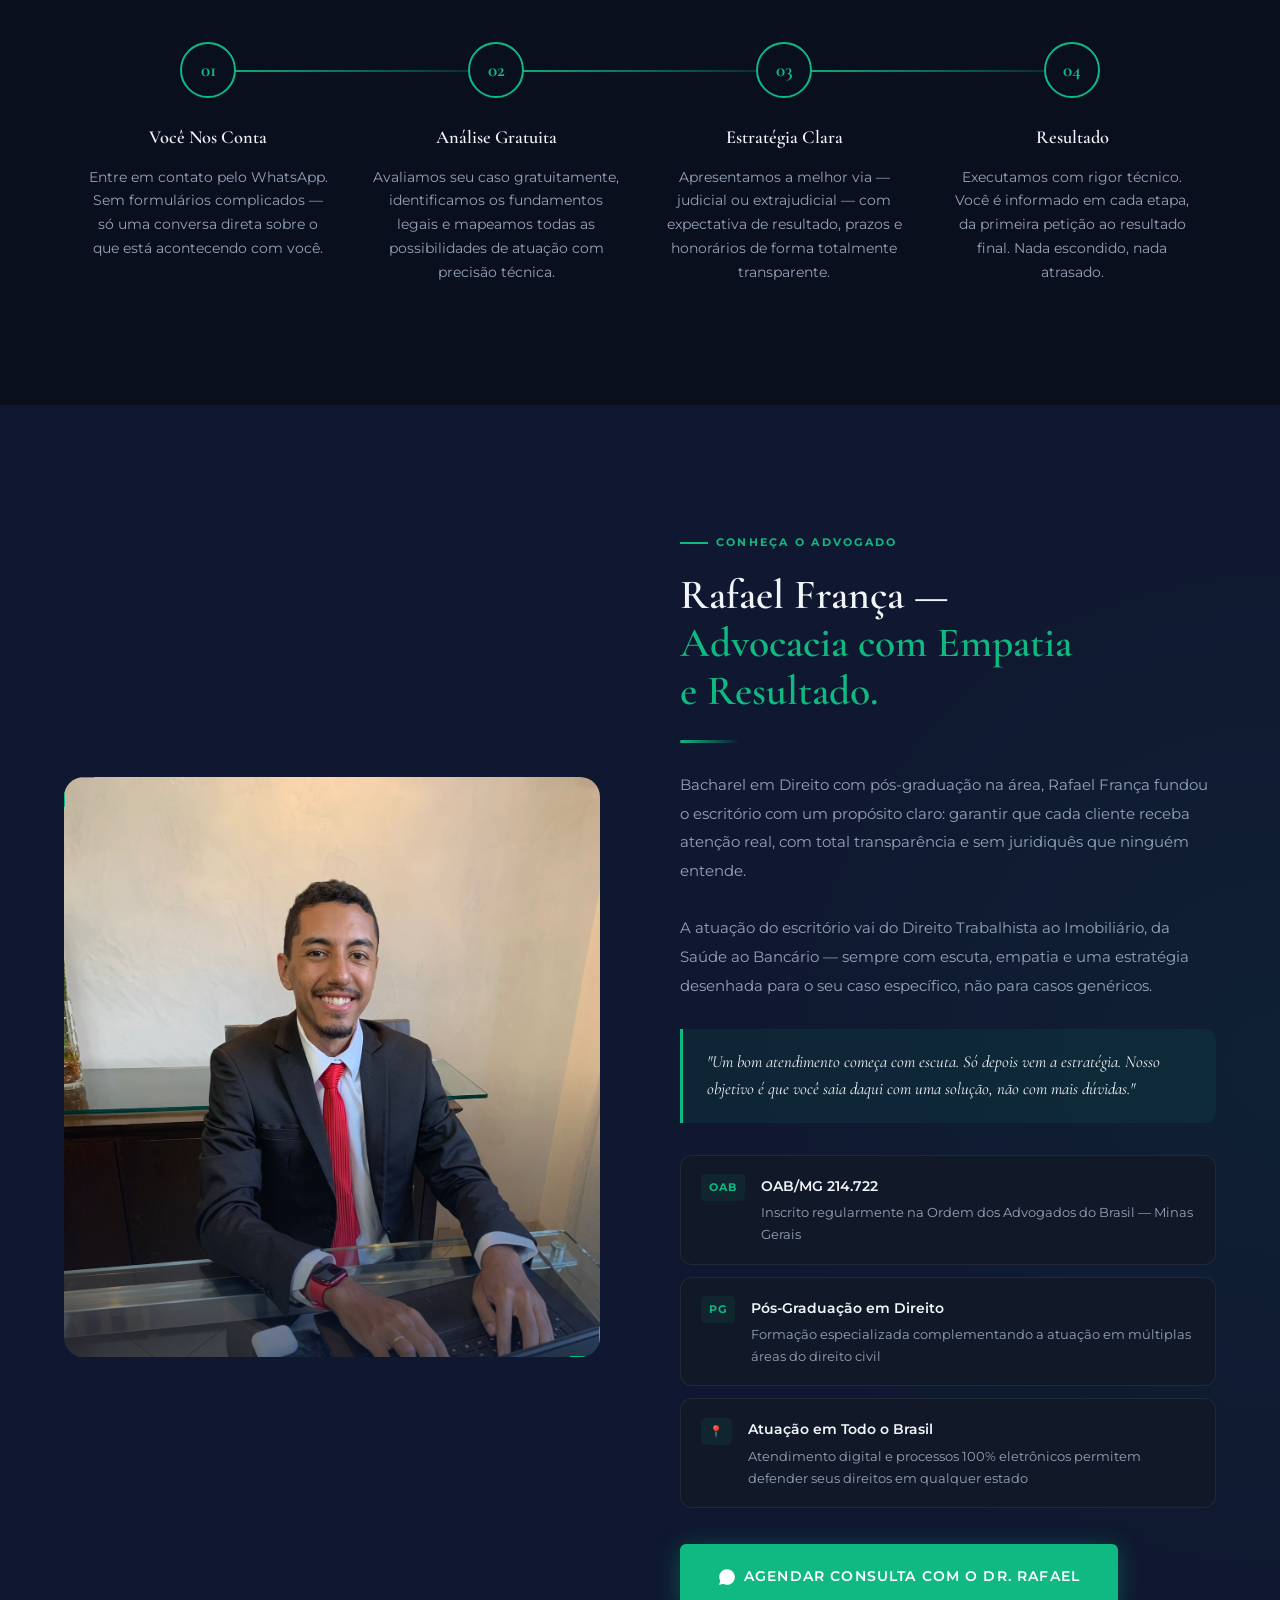
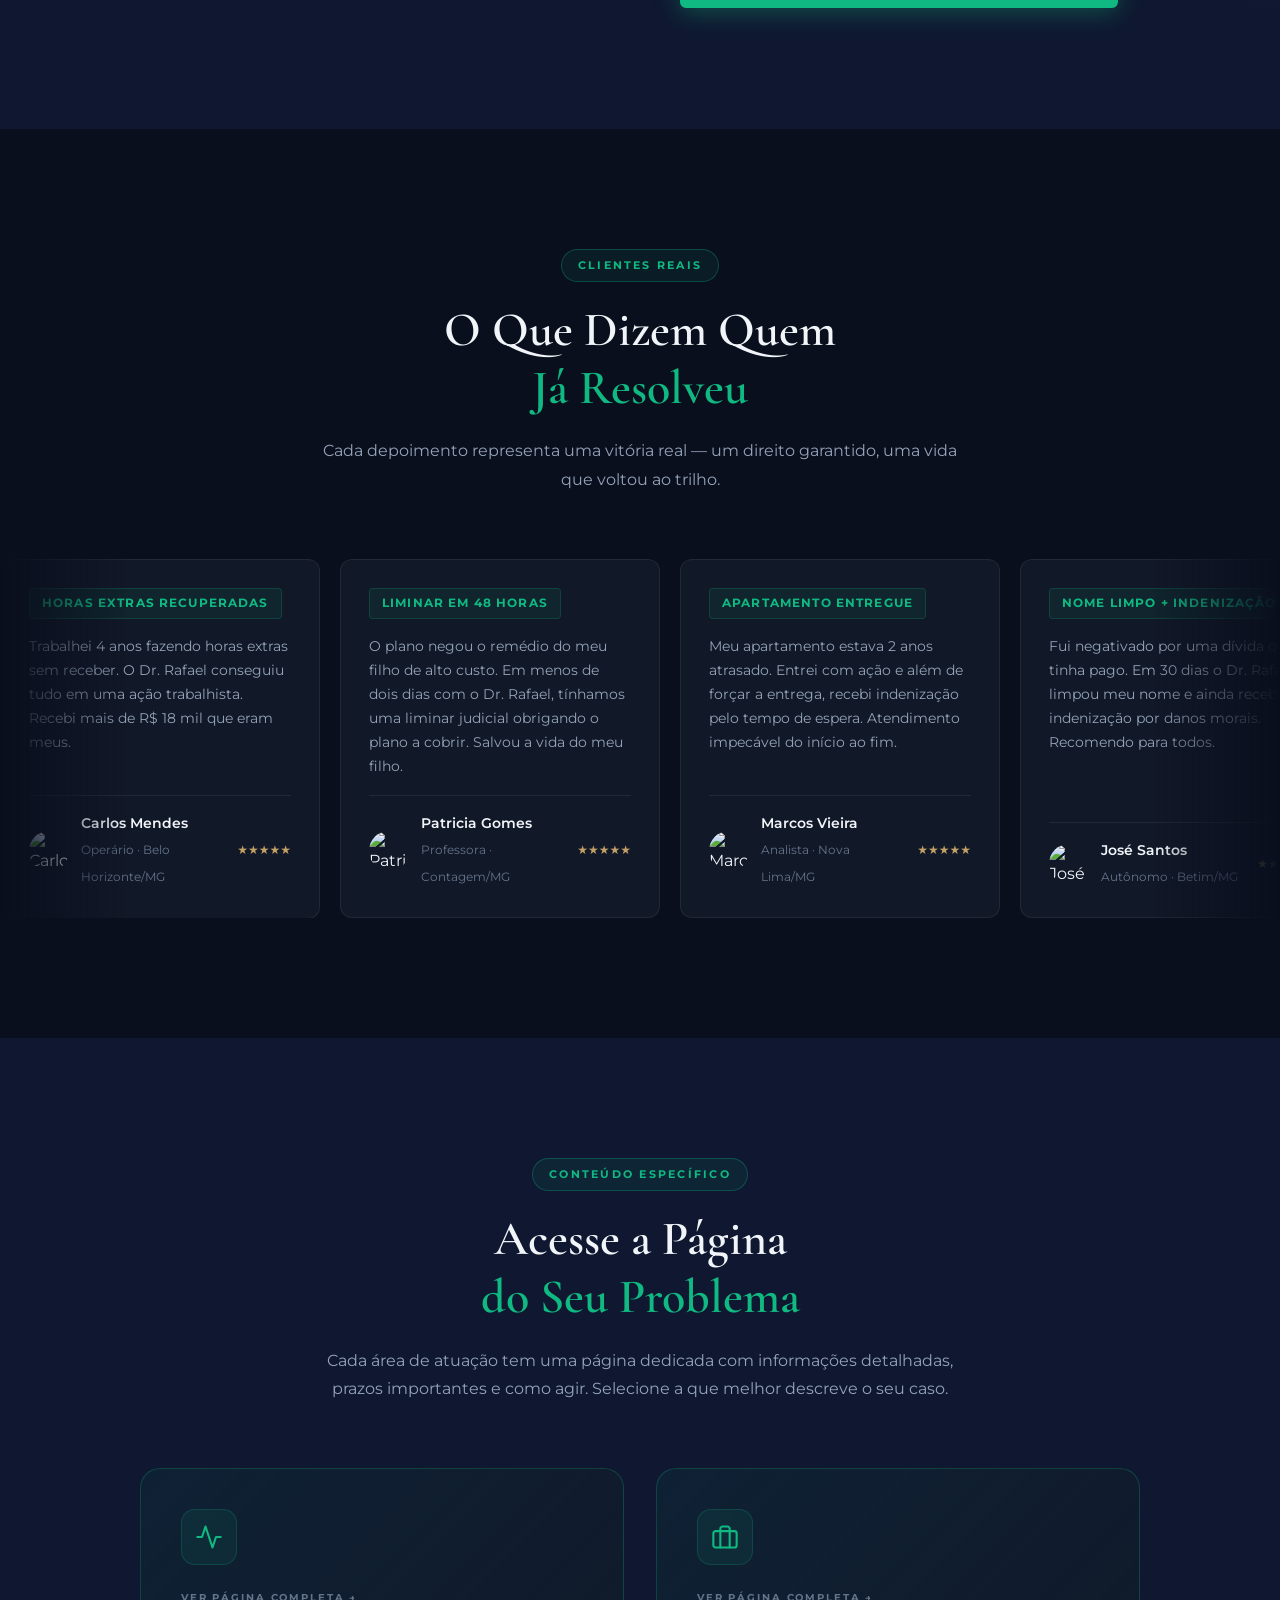
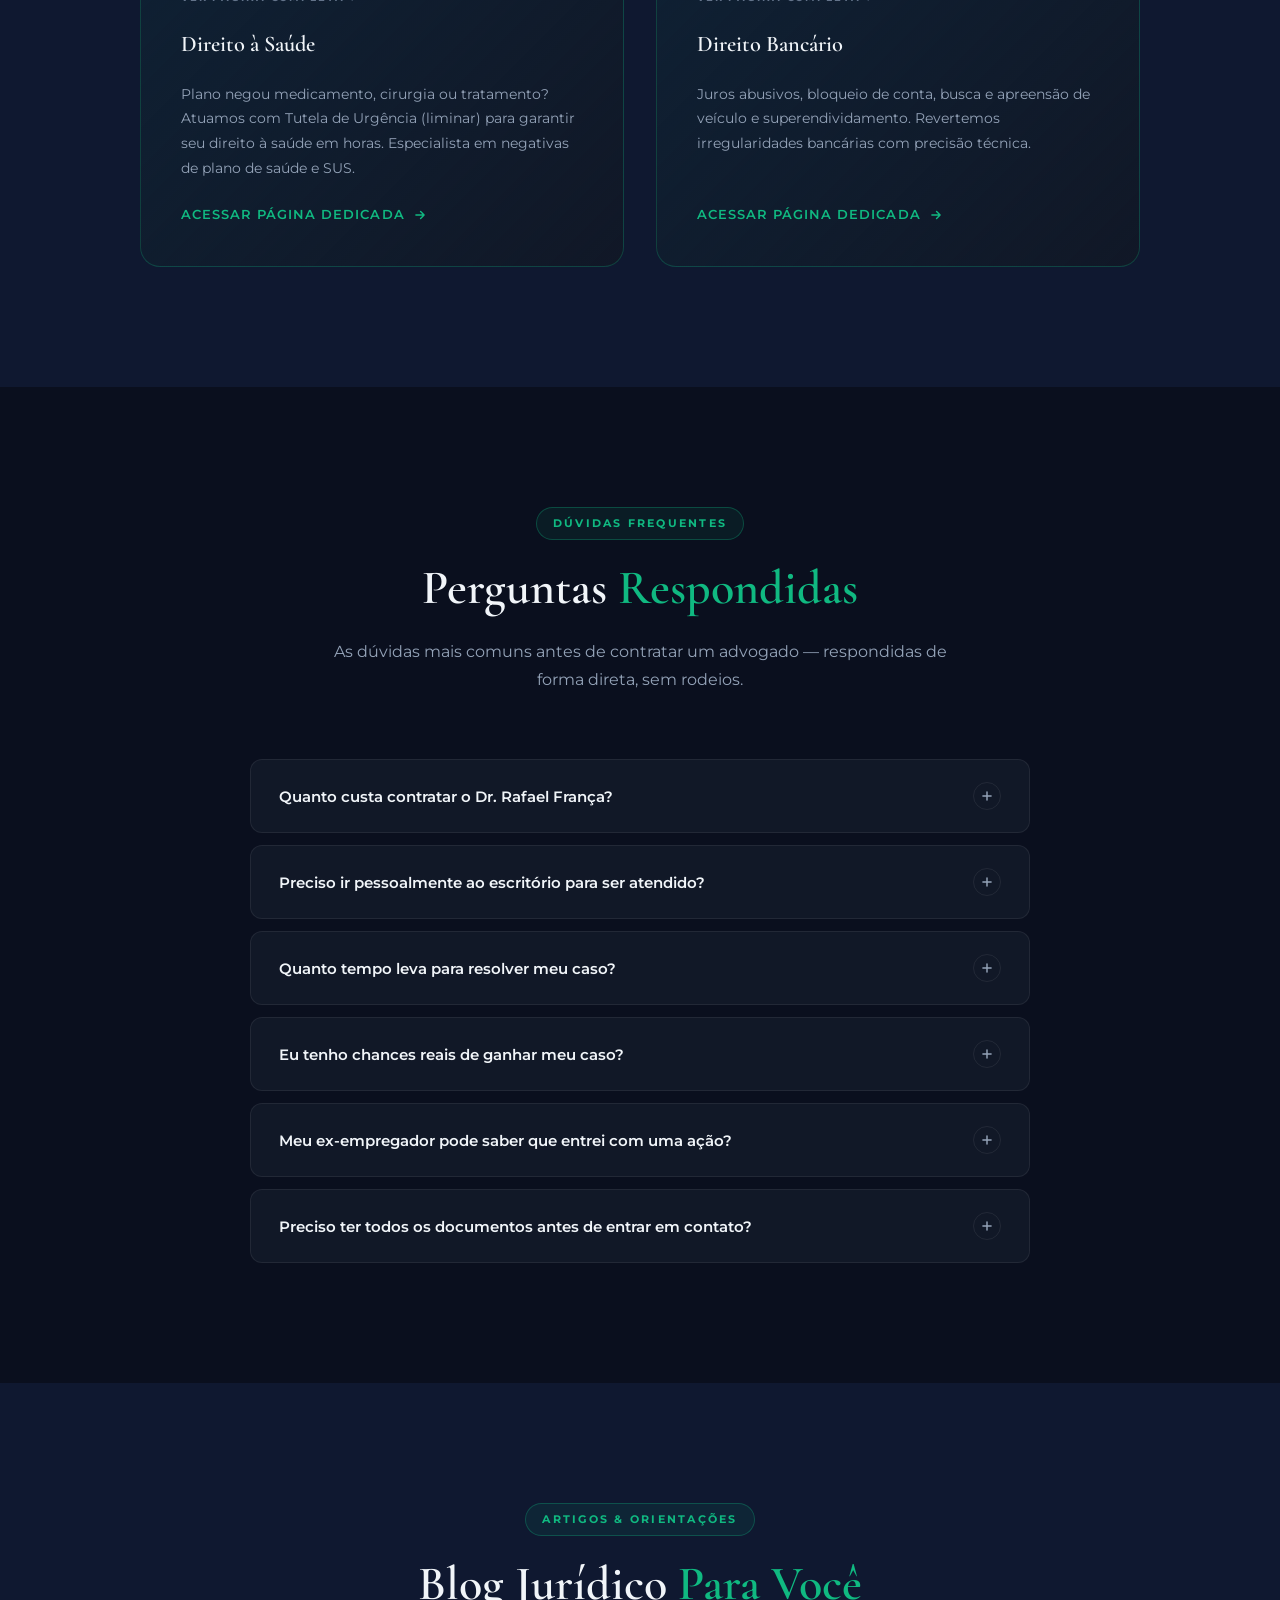
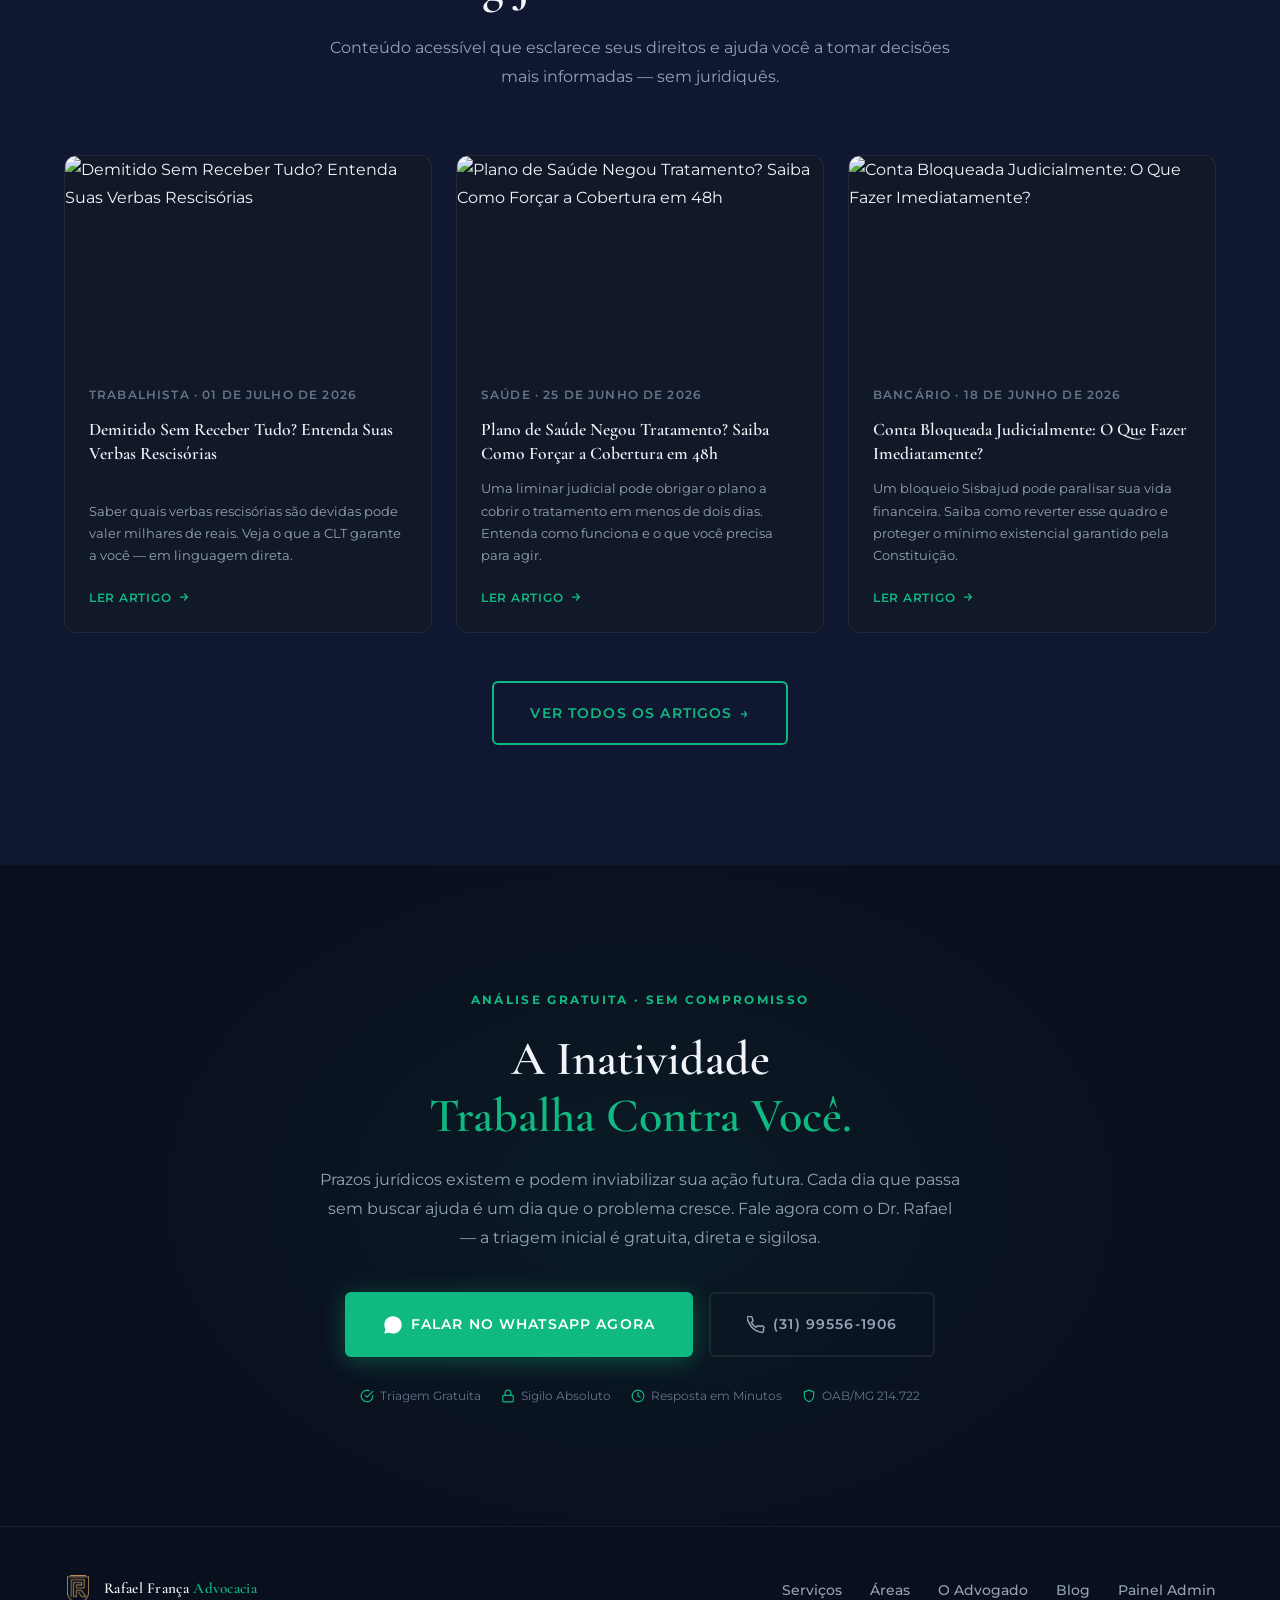
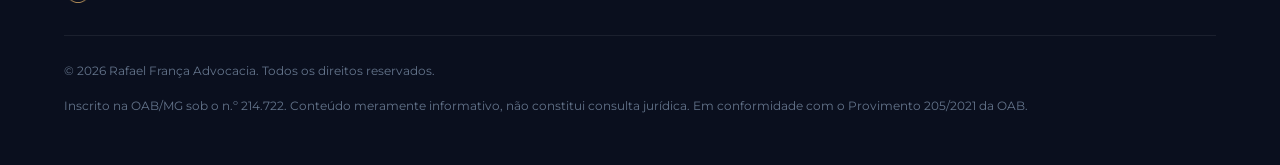
==== commit ea297e72: "feat: adicionar Google Tag Manager (GTM-MM2VXJ3) em todas as paginas publicas" ====
--- a/index.html
+++ b/index.html
@@ -49,9 +49,22 @@
 
   <!-- Styles -->
   <link rel="stylesheet" href="assets/css/style.css" />
+
+  <!-- Google Tag Manager -->
+  <script>(function(w,d,s,l,i){w[l]=w[l]||[];w[l].push({'gtm.start':
+  new Date().getTime(),event:'gtm.js'});var f=d.getElementsByTagName(s)[0],
+  j=d.createElement(s),dl=l!='dataLayer'?'&l='+l:'';j.async=true;j.src=
+  'https://www.googletagmanager.com/gtm.js?id='+i+dl;f.parentNode.insertBefore(j,f);
+  })(window,document,'script','dataLayer','GTM-MM2VXJ3');</script>
+  <!-- End Google Tag Manager -->
 </head>
 
 <body>
+
+  <!-- Google Tag Manager (noscript) -->
+  <noscript><iframe src="https://www.googletagmanager.com/ns.html?id=GTM-MM2VXJ3"
+  height="0" width="0" style="display:none;visibility:hidden"></iframe></noscript>
+  <!-- End Google Tag Manager -->
 
   <!-- ==============================
        HEADER
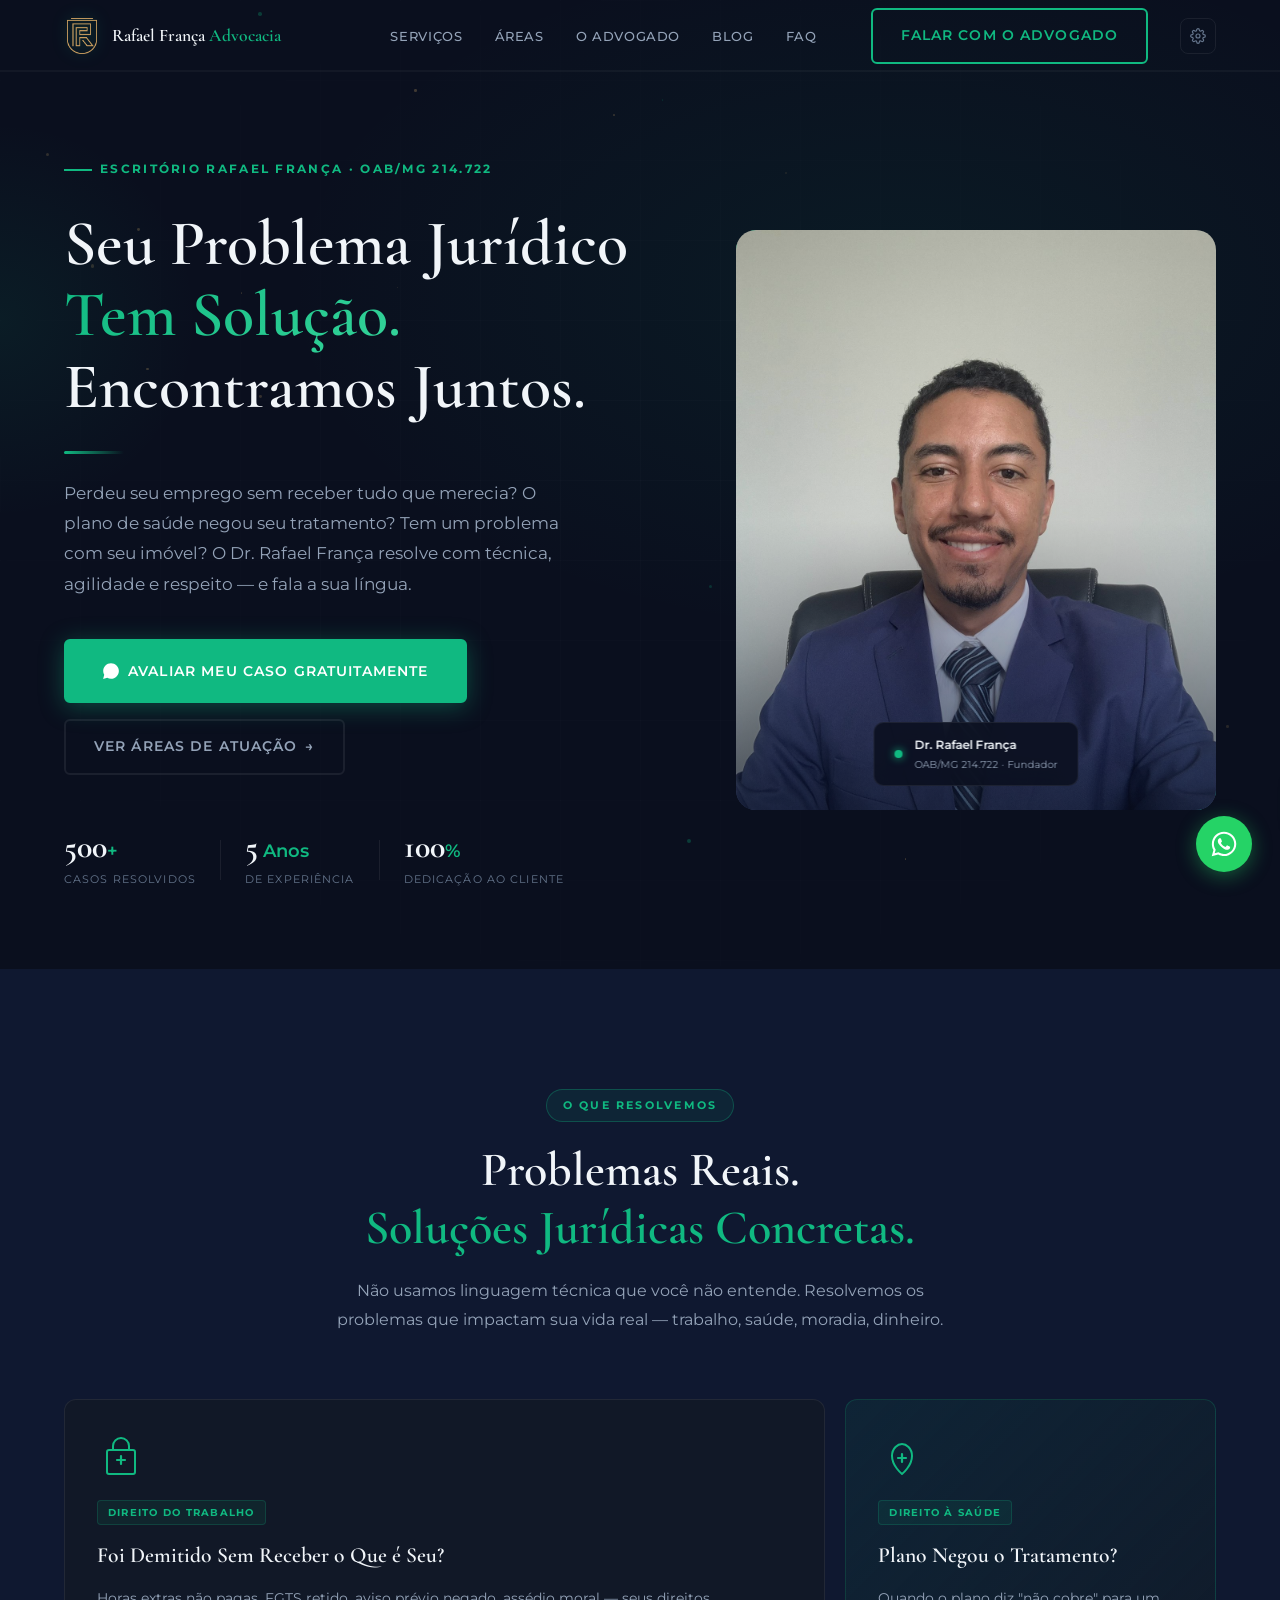
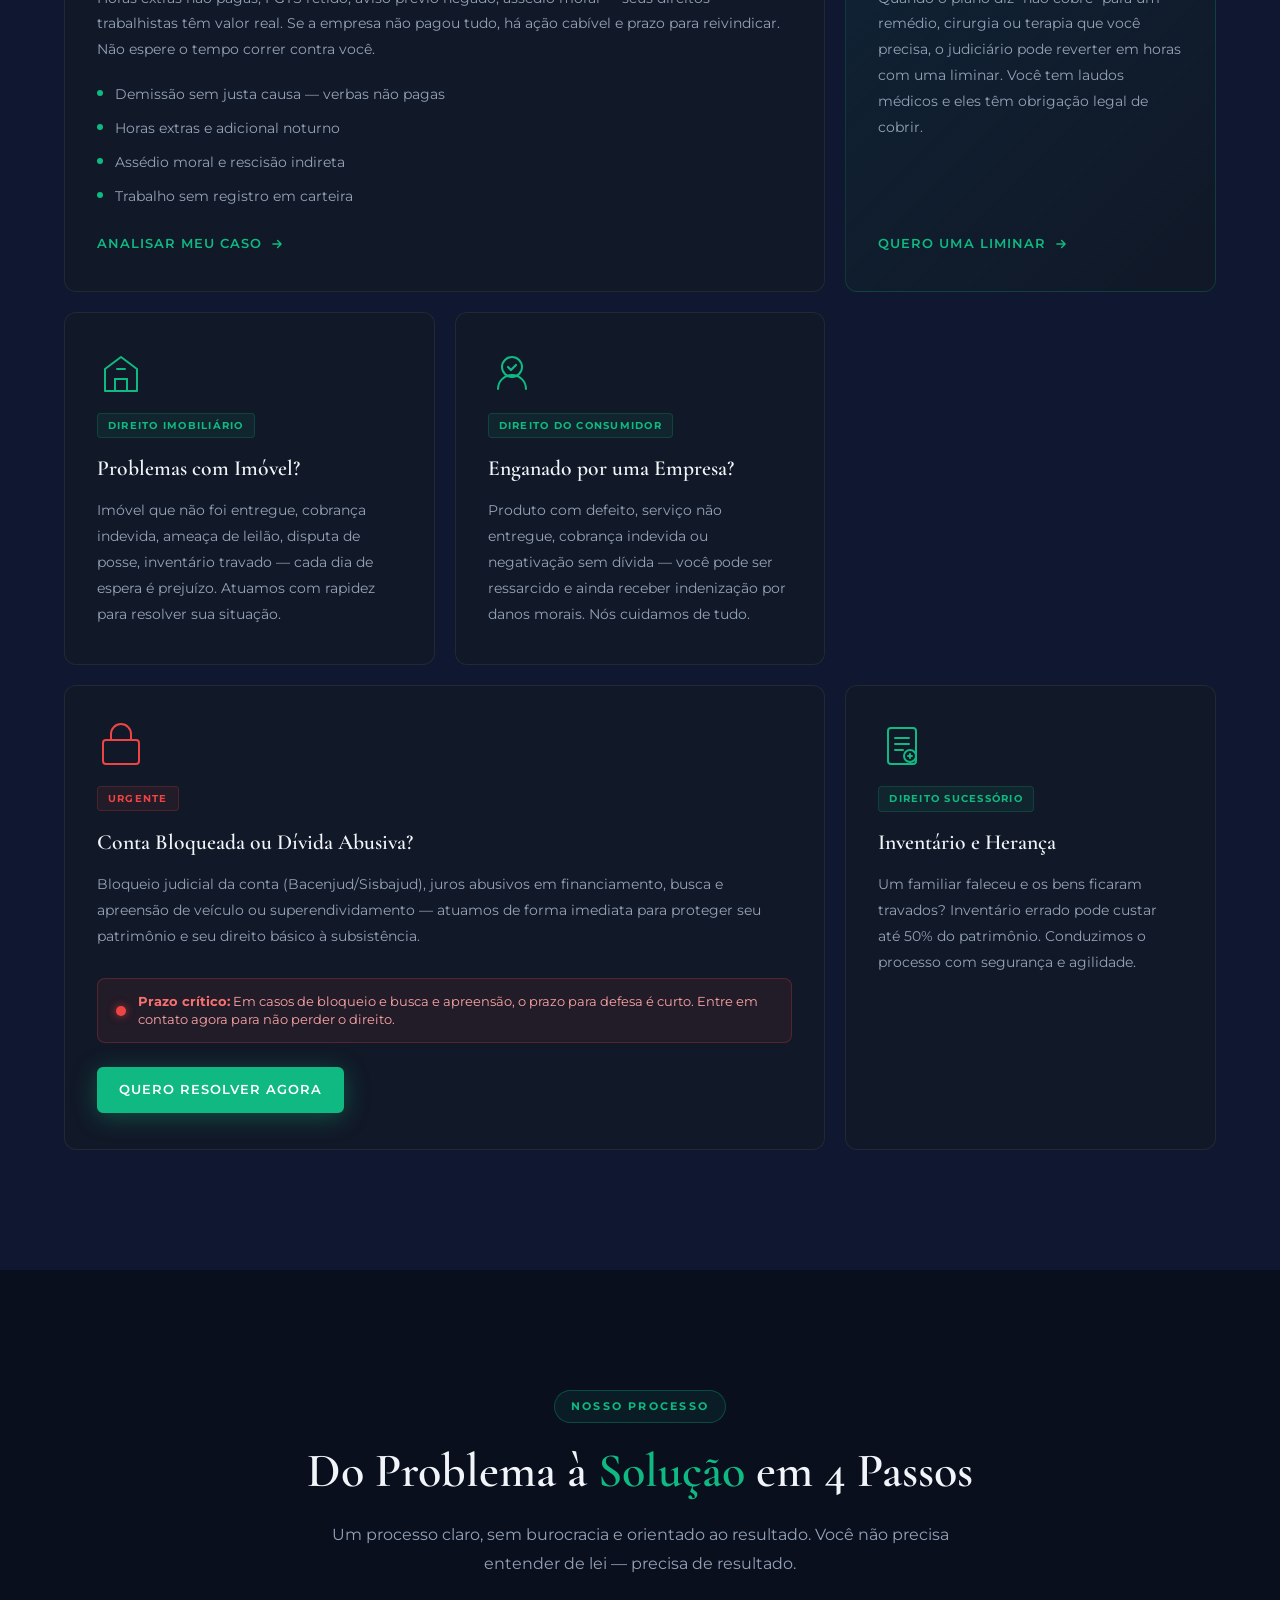
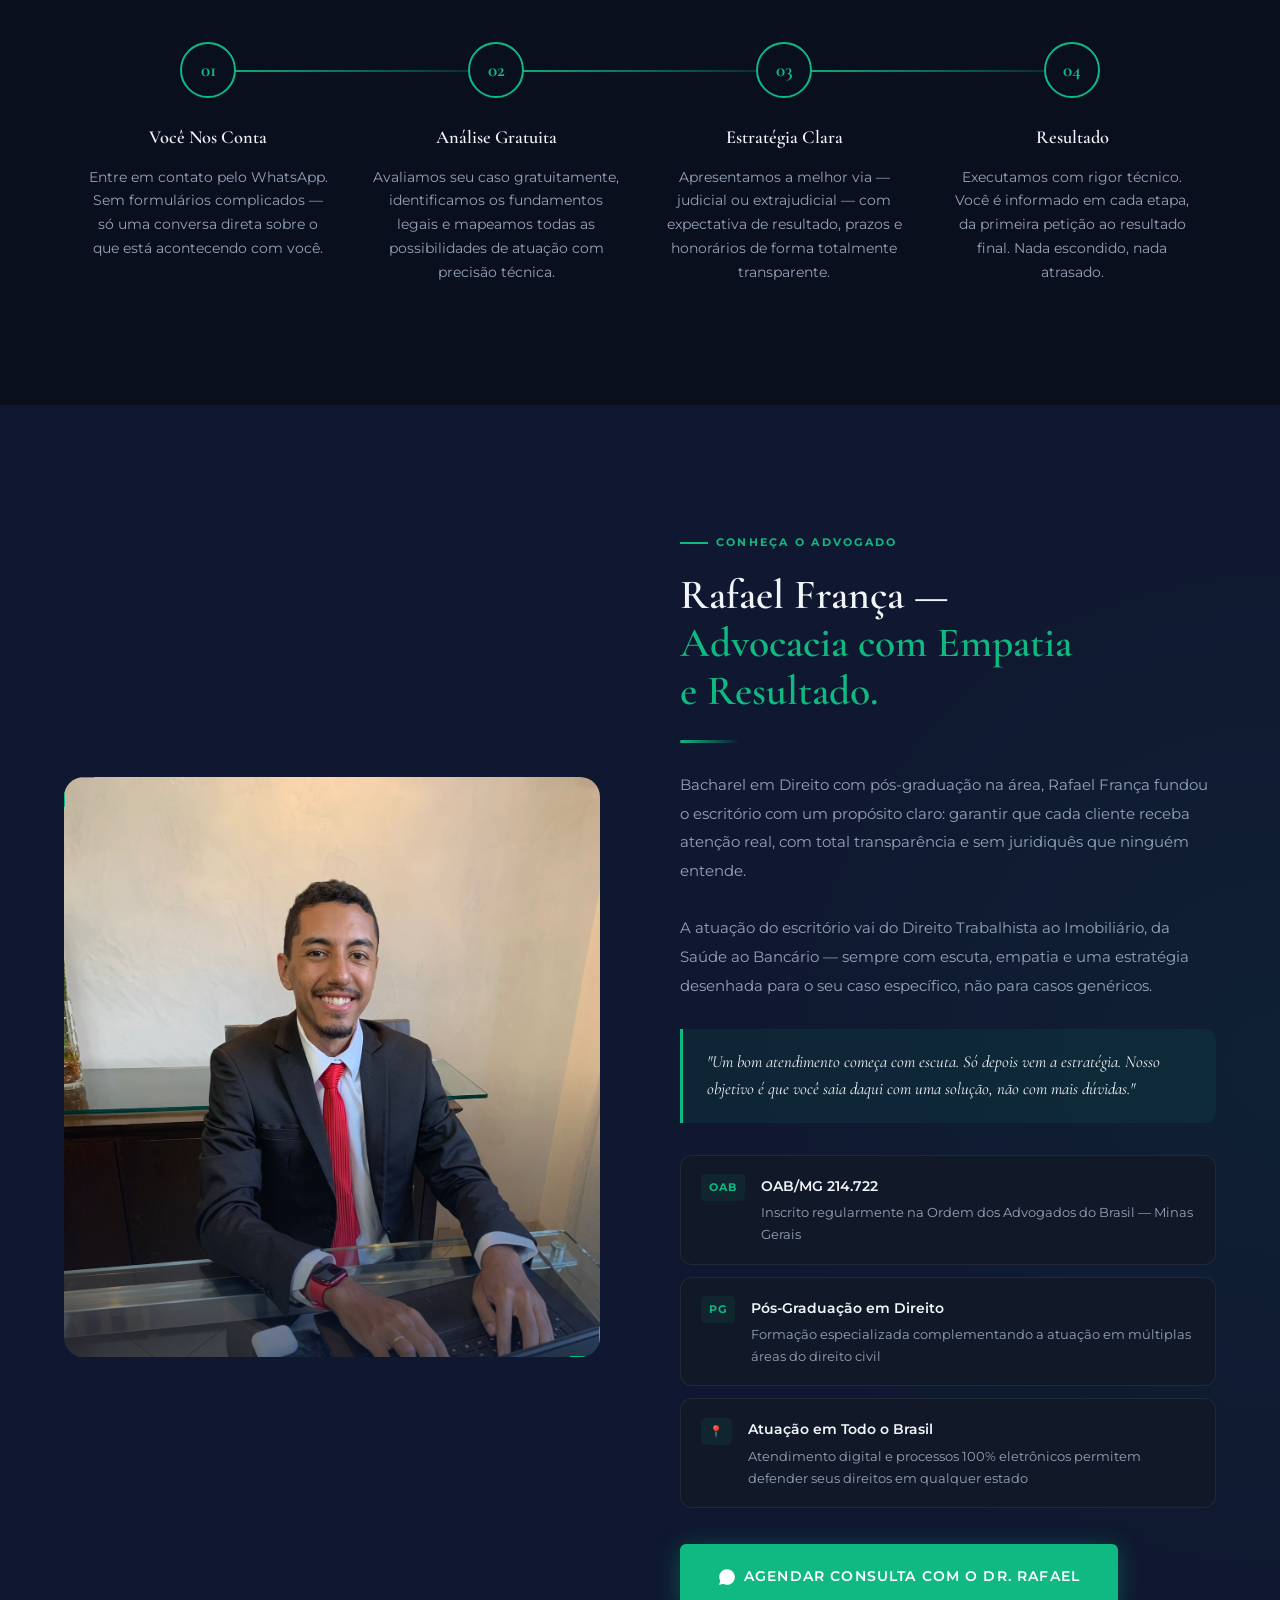
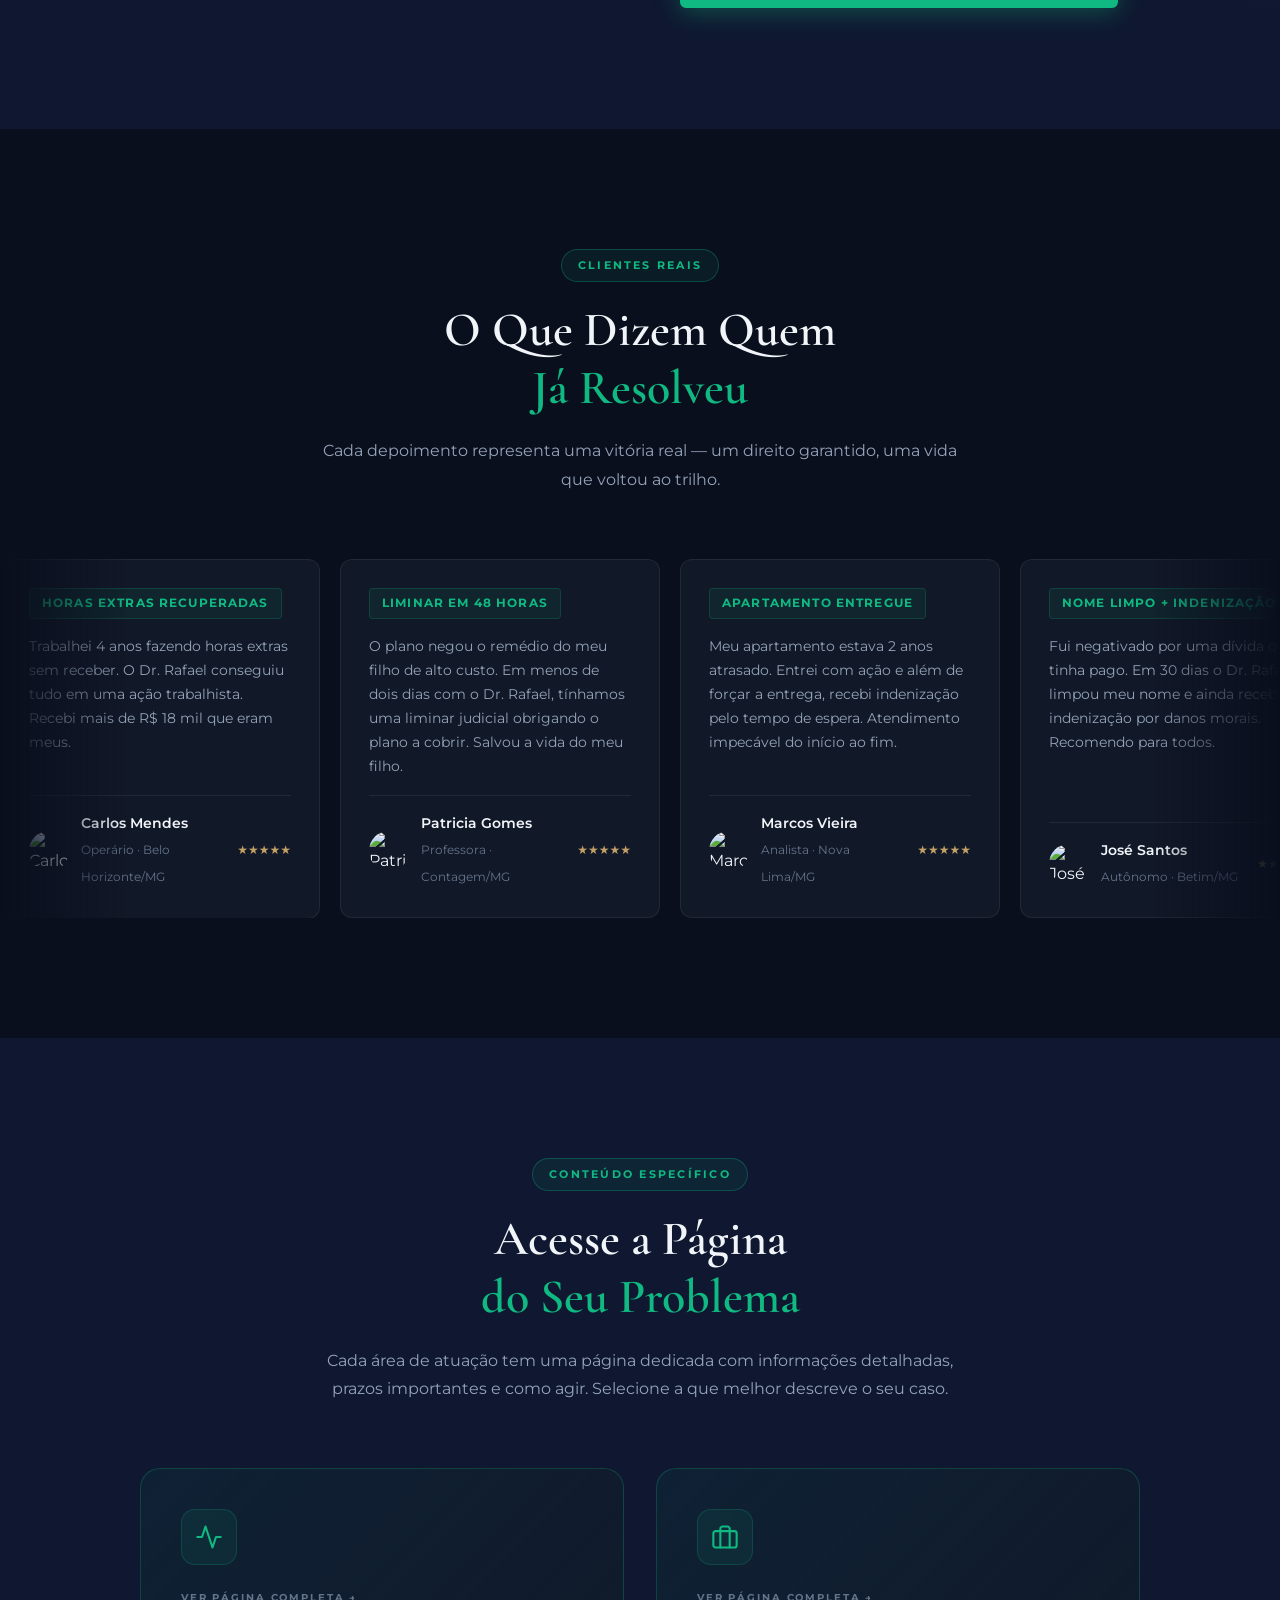
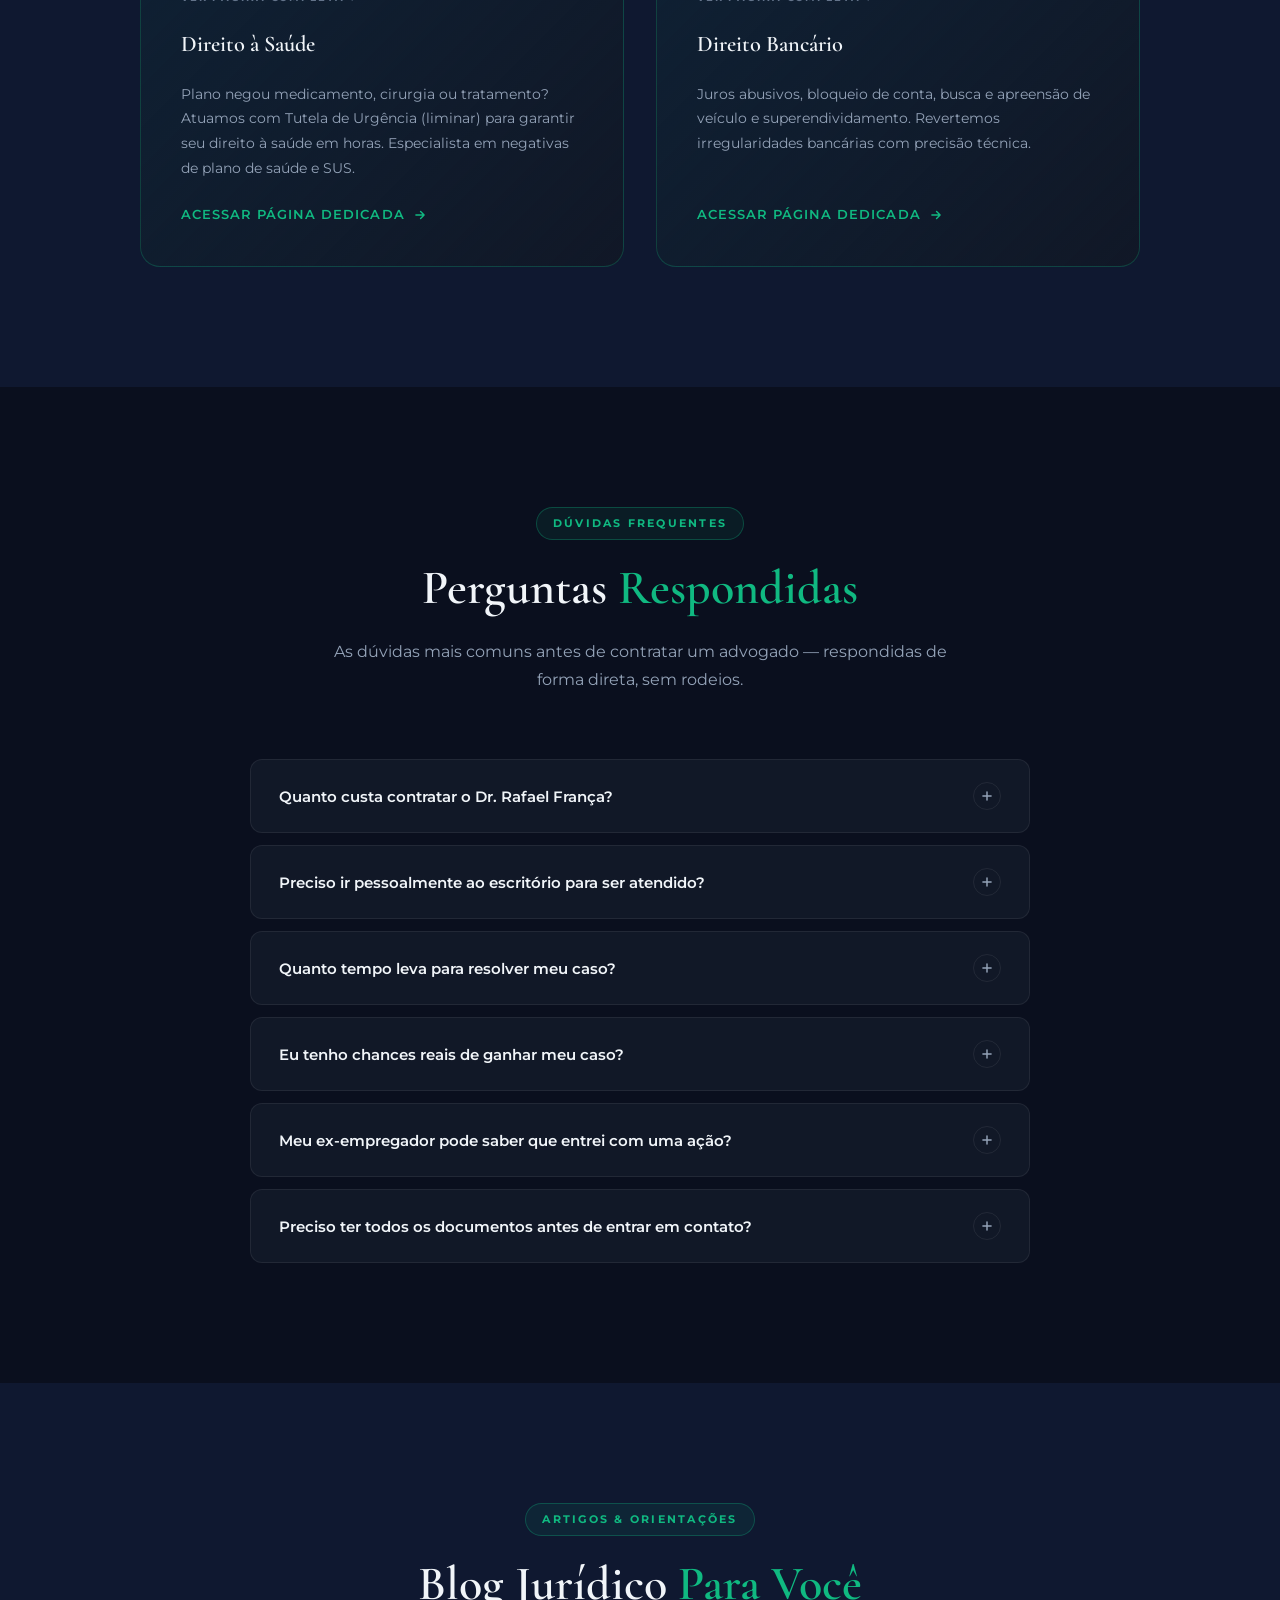
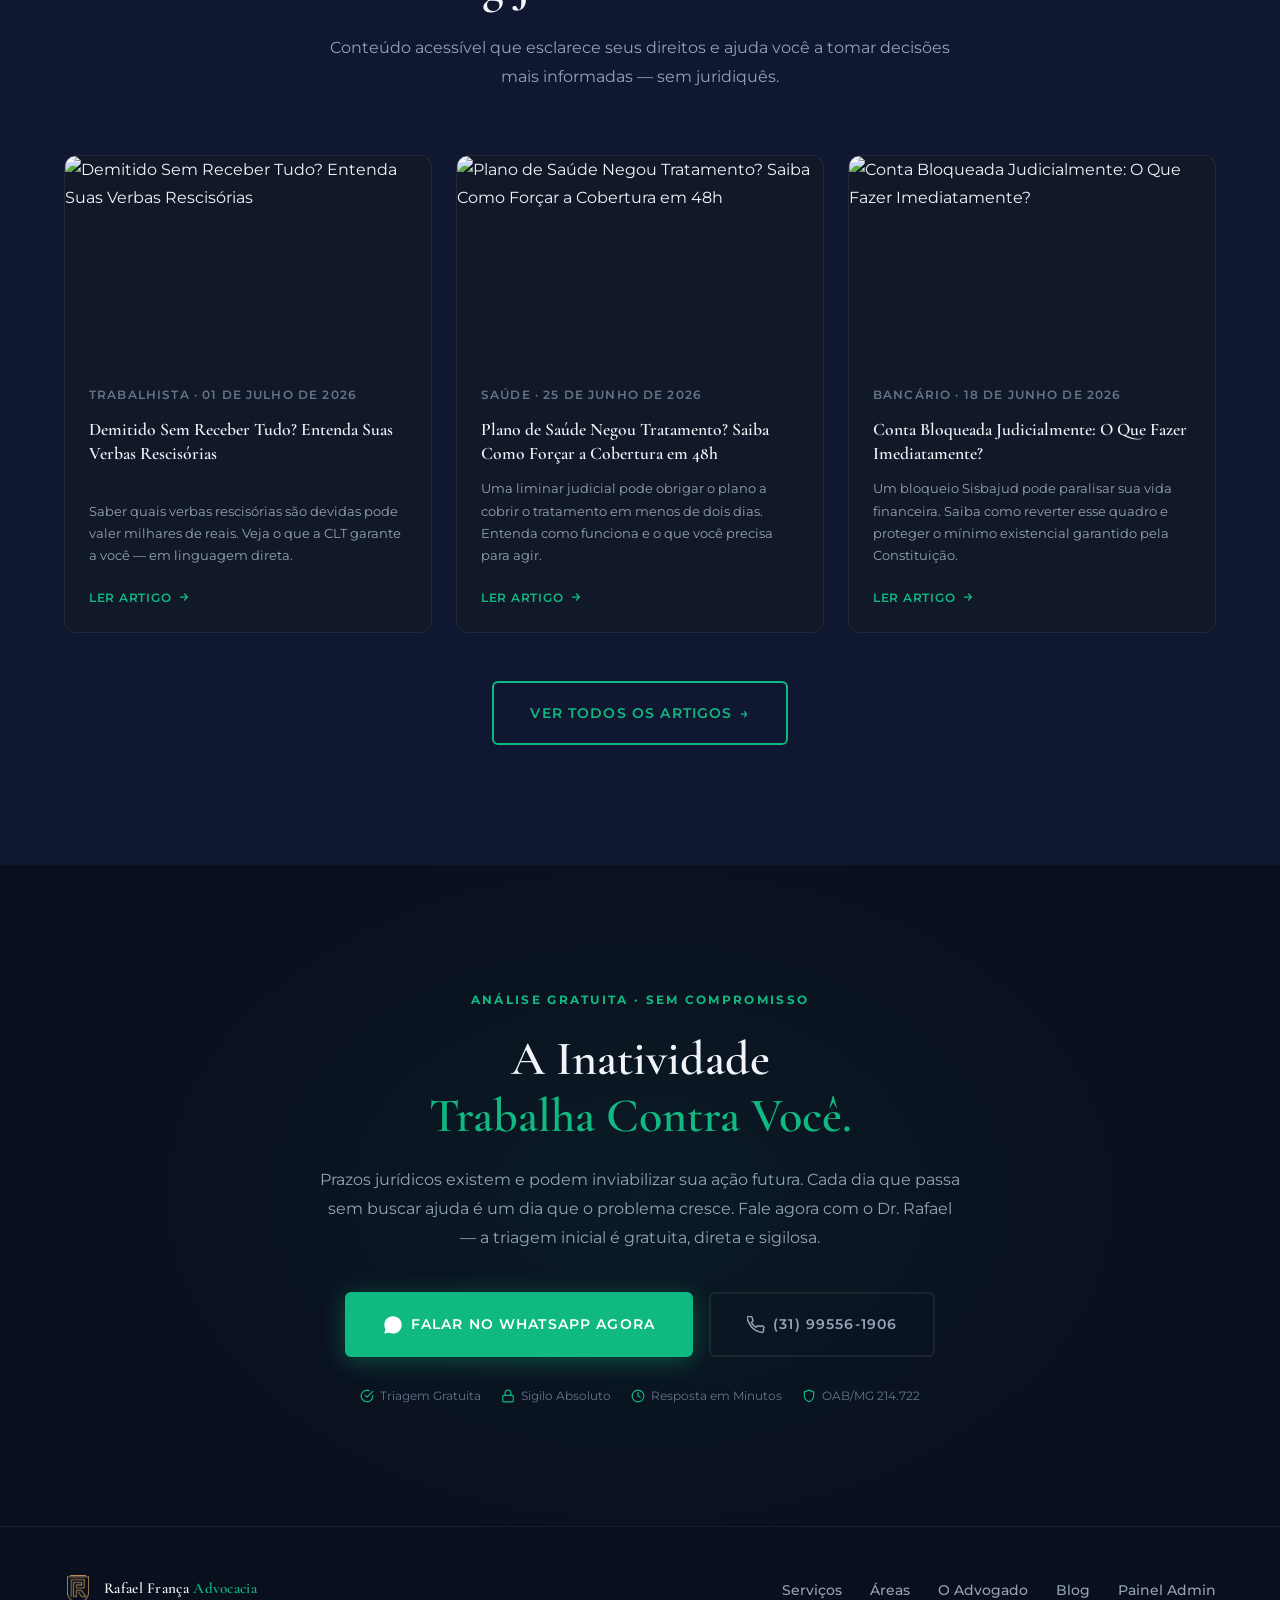
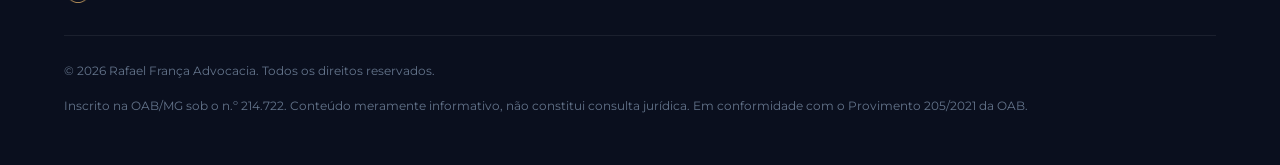
==== commit 260434d6: "fix: corrigir URLs do Open Graph e Schema.org para dominio rafaelfrancaadvocacia.com" ====
--- a/index.html
+++ b/index.html
@@ -15,8 +15,8 @@
   <meta property="og:type" content="website" />
   <meta property="og:title" content="Rafael França Advocacia | Escritório Jurídico em BH" />
   <meta property="og:description" content="Direito Trabalhista, Imobiliário, Saúde, Consumidor e Bancário. Atendimento personalizado, resultados concretos. OAB/MG 214.722." />
-  <meta property="og:url" content="https://rafaori.vercel.app/" />
-  <meta property="og:image" content="https://rafaori.vercel.app/assets/images/logo-escudo-goldsf.png" />
+  <meta property="og:url" content="https://rafaelfrancaadvocacia.com/" />
+  <meta property="og:image" content="https://rafaelfrancaadvocacia.com/assets/images/logo-escudo-goldsf.png" />
   <meta property="og:locale" content="pt_BR" />
   <meta name="twitter:card" content="summary_large_image" />
 
@@ -27,7 +27,7 @@
     "@type": "LegalService",
     "name": "Rafael França Advocacia",
     "description": "Escritório de advocacia especializado em Direito Trabalhista, Direito à Saúde, Direito Imobiliário, Direito do Consumidor e Direito Bancário.",
-    "url": "https://rafaori.vercel.app/",
+    "url": "https://rafaelfrancaadvocacia.com/",
     "telephone": "+5531995561906",
     "address": {
       "@type": "PostalAddress",
